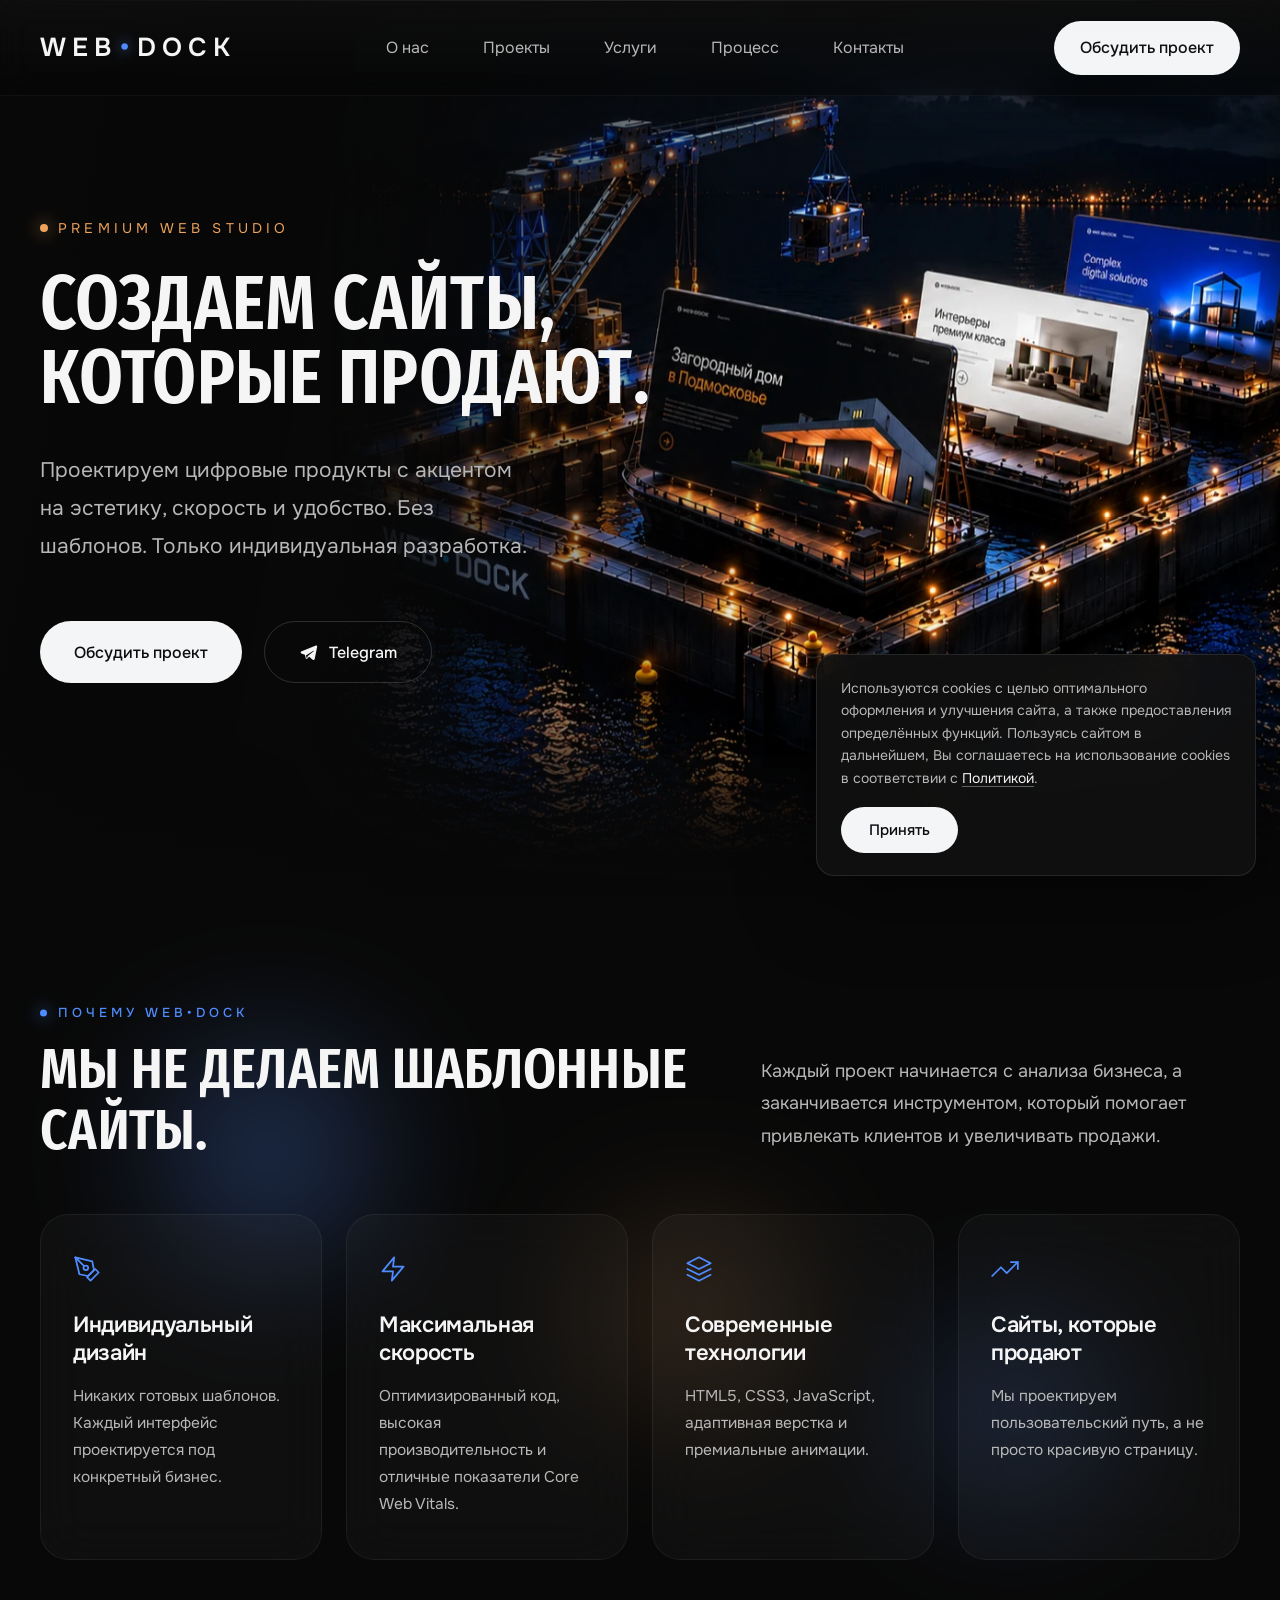
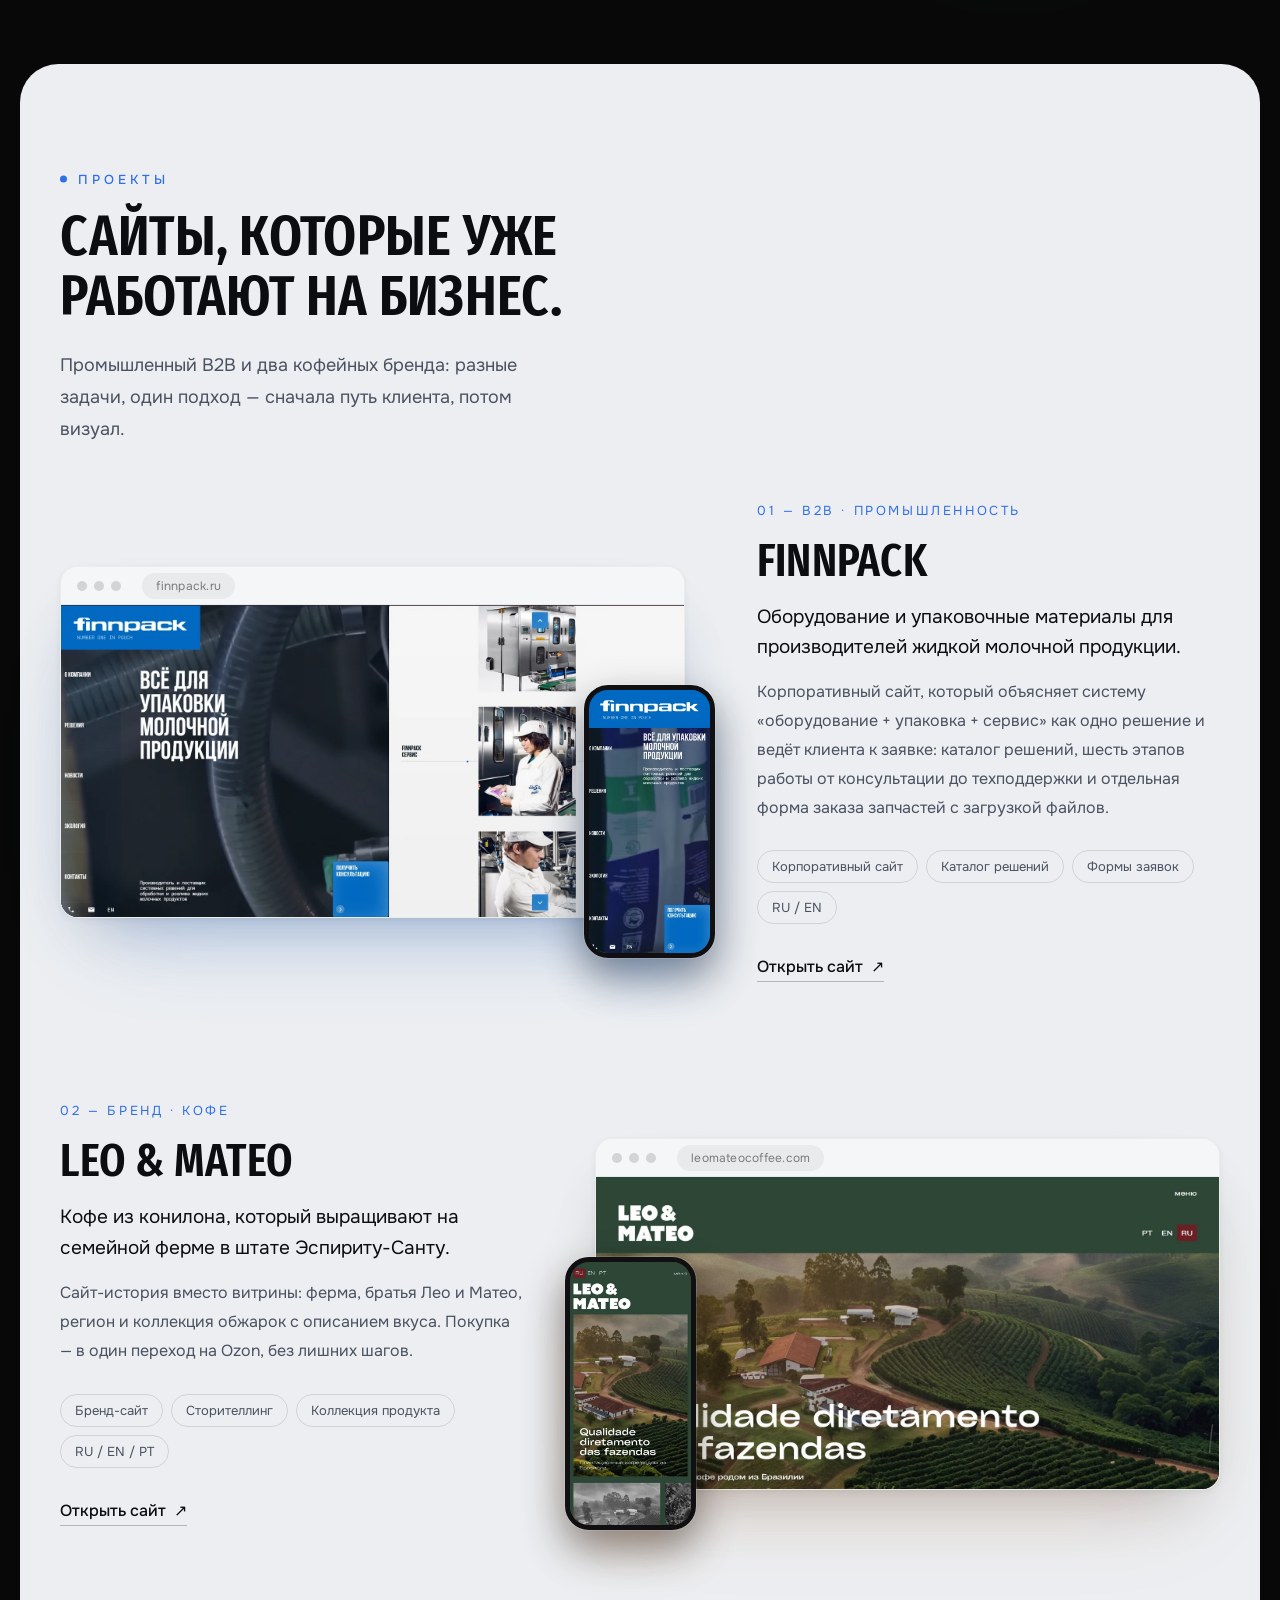
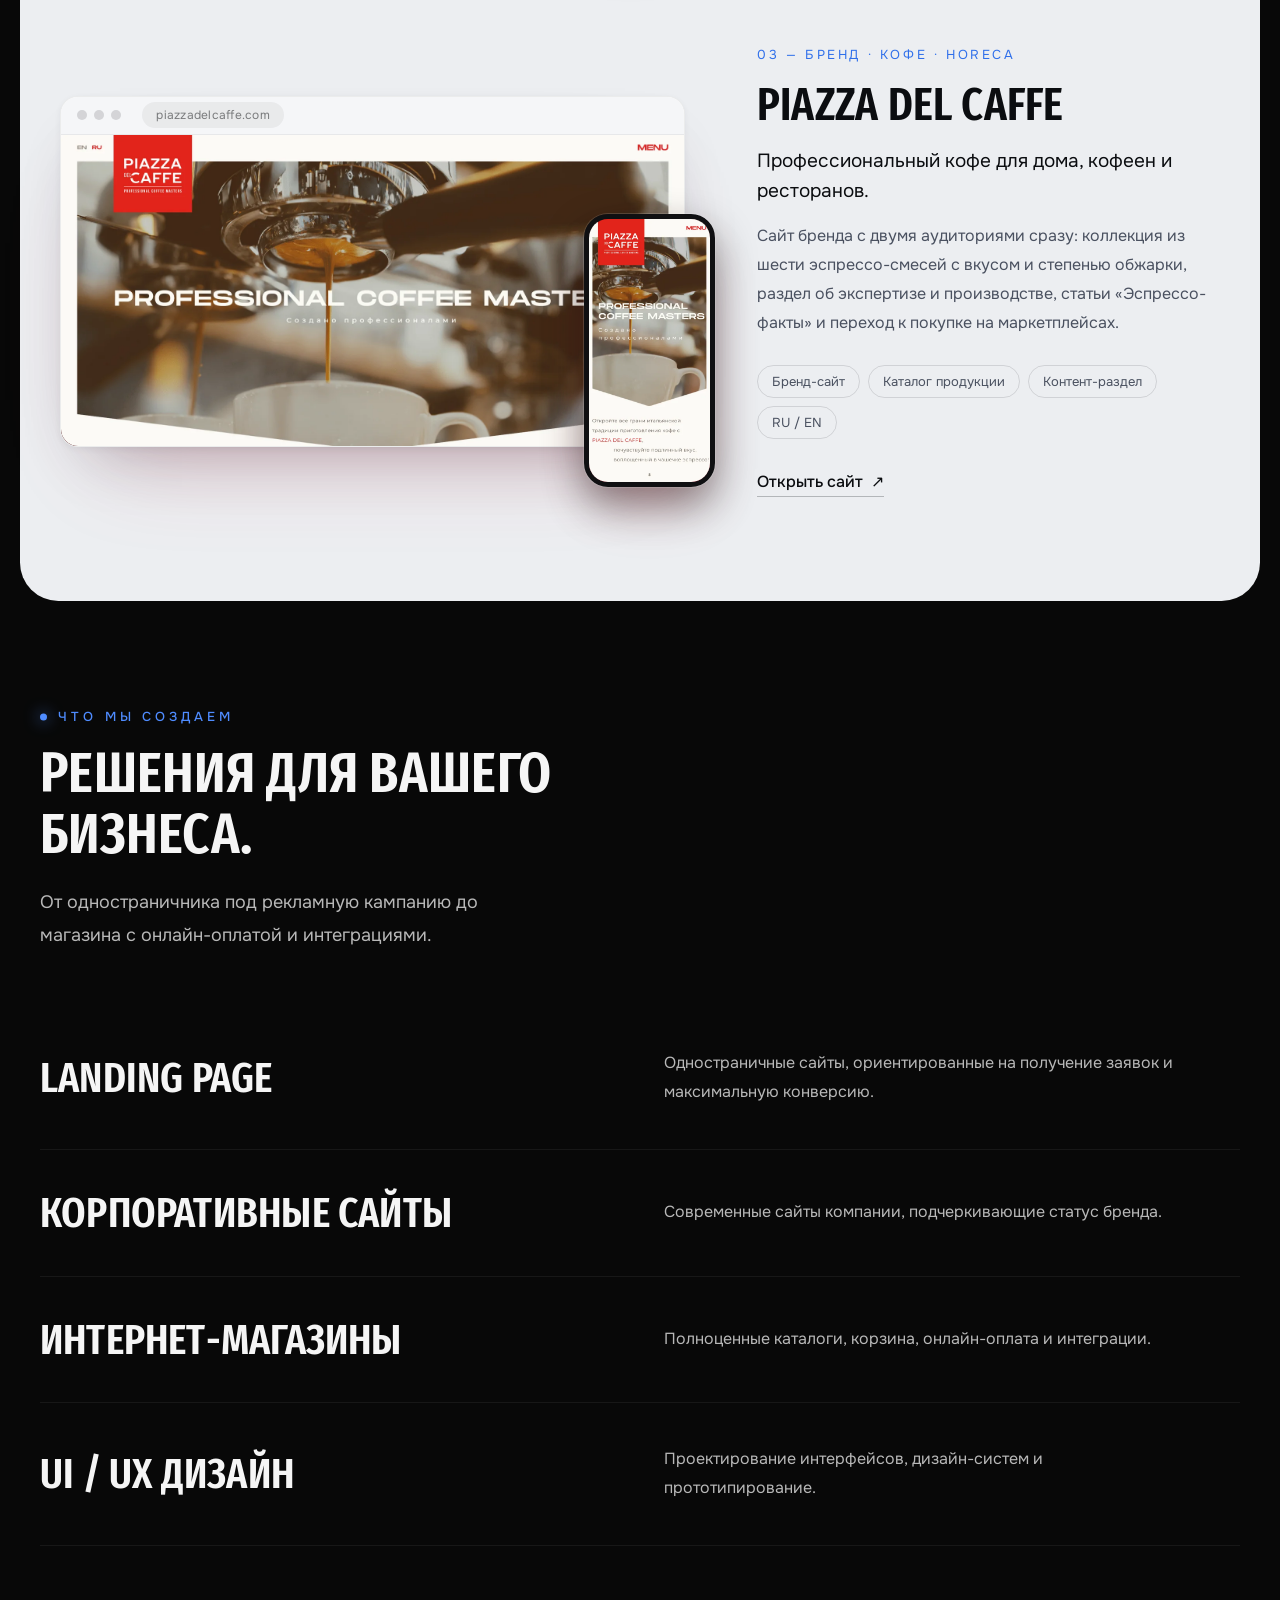
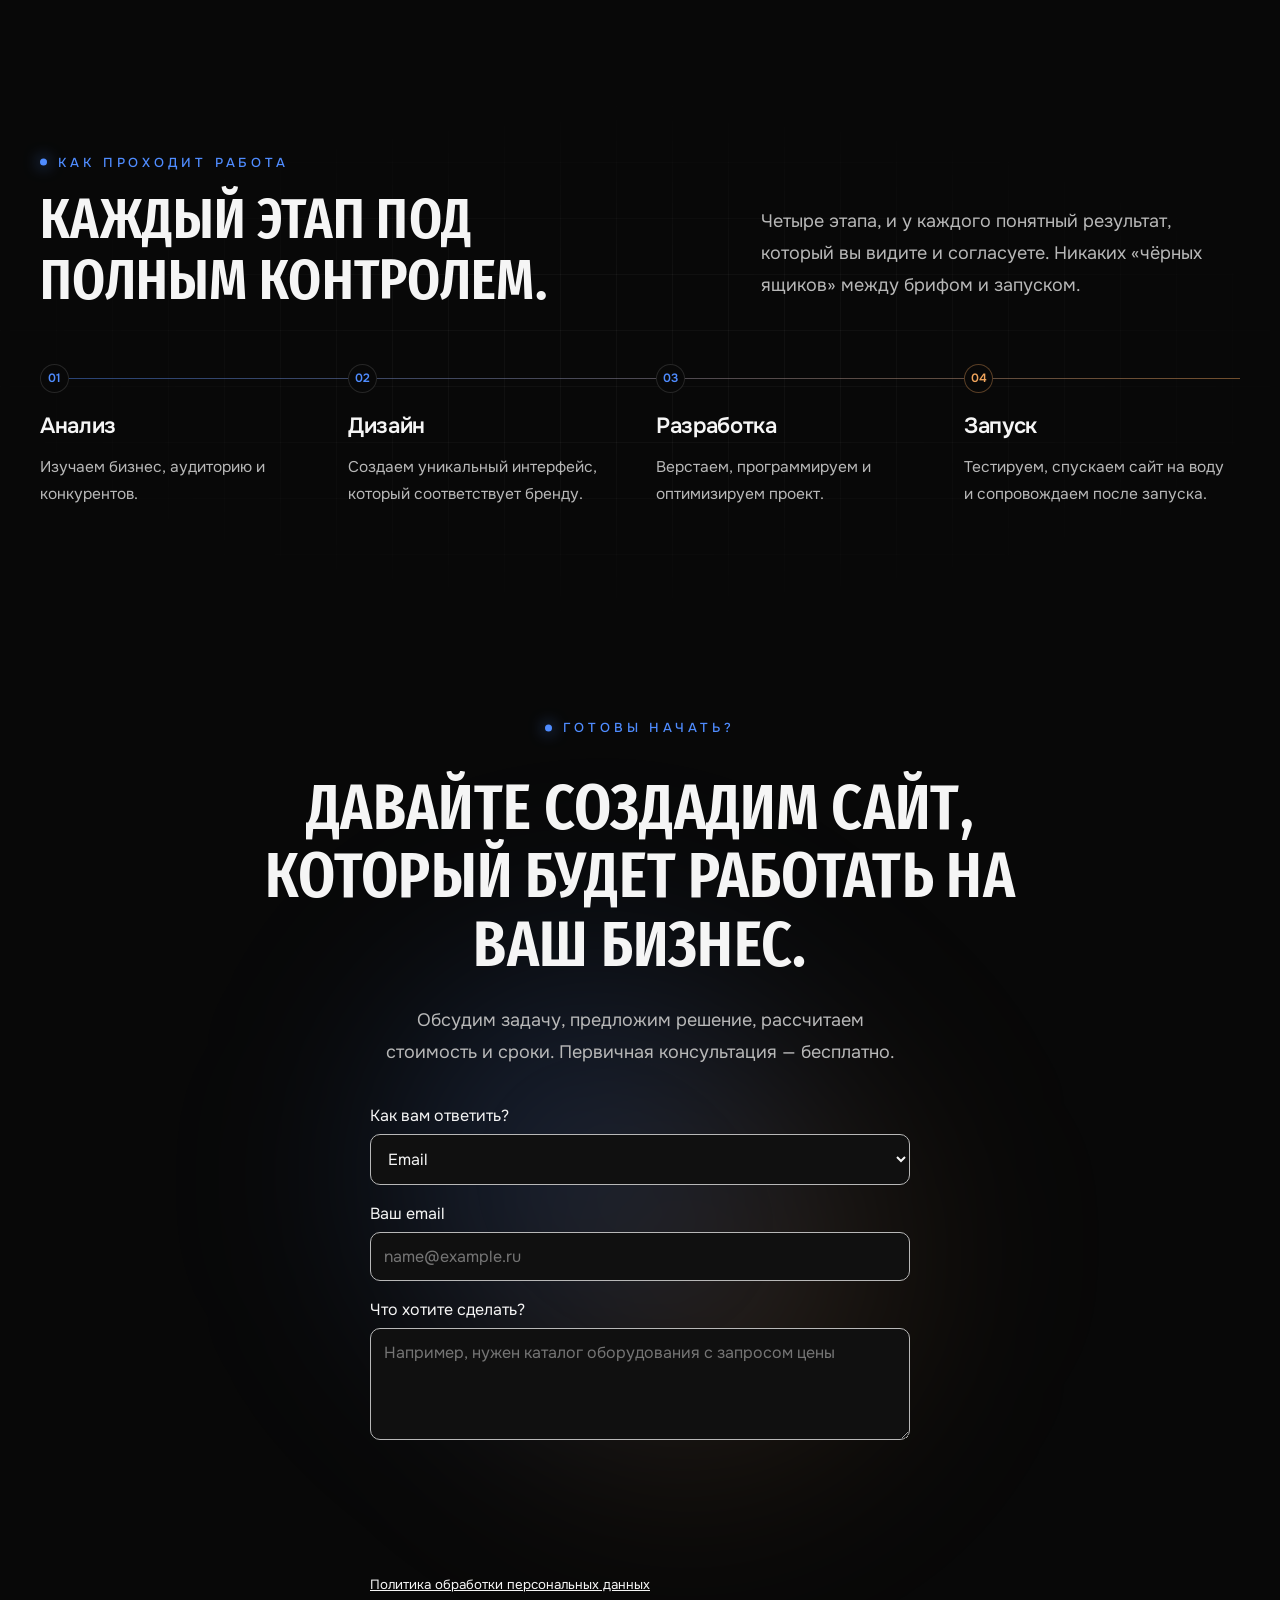
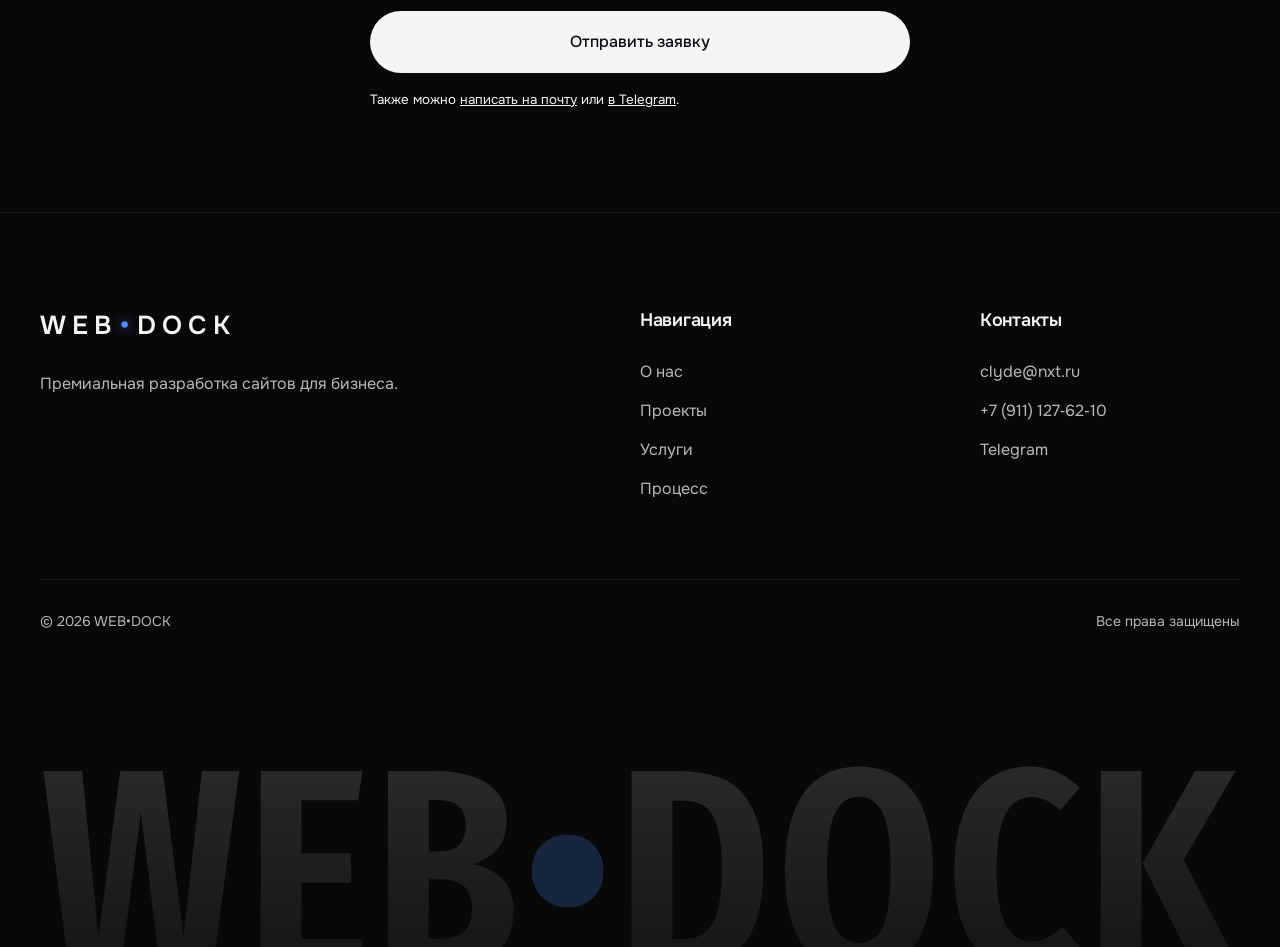
==== index.html @ 10c93fd1 "Форма заявки: диагностика причин отказа Живой обработчик отвечает 503 ещё до записи в базу: ограниче" ====
<!DOCTYPE html>
<html lang="ru" data-type="engineering">

<head>

    <meta charset="UTF-8">
    <meta http-equiv="X-UA-Compatible" content="IE=edge">

    <meta name="viewport" content="width=device-width, initial-scale=1.0">

    <title>WEB•DOCK — Премиальная разработка сайтов</title>

    <meta name="description"
        content="WEB•DOCK — разработка современных сайтов для бизнеса. Индивидуальный дизайн, высокая скорость, премиальный UX/UI и сайты, которые работают на результат.">

    <meta name="keywords"
        content="создание сайтов, разработка сайтов, веб студия, landing page, корпоративный сайт, интернет-магазин">

    <meta name="theme-color" content="#080808">

    <meta property="og:type" content="website">
    <meta property="og:title" content="WEB•DOCK">
    <meta property="og:description"
        content="Премиальная разработка сайтов для бизнеса.">

    <link rel="icon" href="favicon.ico" sizes="any">
    <link rel="icon" href="assets/img/icon-192.png" type="image/png" sizes="192x192">
    <link rel="apple-touch-icon" href="assets/img/icon-192.png">

    <link rel="canonical" href="https://web-dock.ru/">
    <meta name="robots" content="index, follow">

    <meta property="og:image" content="https://web-dock.ru/assets/img/preview.jpg">
    <meta property="og:url" content="https://web-dock.ru/">
    <meta property="og:locale" content="ru_RU">
    <meta name="twitter:card" content="summary_large_image">

    <script type="application/ld+json">
    {
        "@context": "https://schema.org",
        "@type": "ProfessionalService",
        "name": "WEB\u2022DOCK",
        "description": "\u041f\u0440\u0435\u043c\u0438\u0430\u043b\u044c\u043d\u0430\u044f \u0440\u0430\u0437\u0440\u0430\u0431\u043e\u0442\u043a\u0430 \u0441\u0430\u0439\u0442\u043e\u0432 \u0434\u043b\u044f \u0431\u0438\u0437\u043d\u0435\u0441\u0430.",
        "url": "https://web-dock.ru/",
        "email": "clyde@nxt.ru",
        "telephone": "+79111276210",
        "areaServed": "RU"
    }
    </script>

    <link rel="preload" href="assets/fonts/onest-cyrillic-400-normal.woff2" as="font" type="font/woff2" crossorigin>

    <link rel="stylesheet" href="assets/css/style.css?v=20261126-2">
<!-- Yandex.Metrika counter -->
<script>
    (function(m,e,t,r,i,k,a){
        m[i]=m[i]||function(){(m[i].a=m[i].a||[]).push(arguments)};
        m[i].l=1*new Date();
        for (var j = 0; j < document.scripts.length; j++) {if (document.scripts[j].src === r) { return; }}
        k=e.createElement(t),a=e.getElementsByTagName(t)[0],k.async=1,k.src=r,a.parentNode.insertBefore(k,a)
    })(window, document,'script','https://mc.yandex.ru/metrika/tag.js?id=112266666', 'ym');

    ym(112266666, 'init', {ssr:true, webvisor:true, clickmap:true, ecommerce:"dataLayer", referrer: document.referrer, url: location.href, accurateTrackBounce:true, trackLinks:true});
</script>
<!-- /Yandex.Metrika counter -->
<script src="https://smartcaptcha.yandexcloud.net/captcha.js" defer></script>
</head>

<body>

<noscript><div><img src="https://mc.yandex.ru/watch/112266666" style="position:absolute; left:-9999px;" alt=""></div></noscript>

<a href="#main-content" class="skip-link">Перейти к содержанию</a>

<div class="noise"></div>

<div class="cursor-spotlight" aria-hidden="true"></div>

<header class="header">

    <div class="container">

        <a href="/" class="logo">
            WEB<span>•</span>DOCK
        </a>

        <nav class="nav" aria-label="Основное меню">

            <a href="#advantages">О нас</a>

            <a href="#projects">Проекты</a>

            <a href="#services">Услуги</a>

            <a href="#process">Процесс</a>

            <a href="#contacts">Контакты</a>

        </nav>

        <a href="#project-form" class="button button--header">
            Обсудить проект
        </a>

        <button class="burger" type="button" aria-label="Открыть меню" aria-expanded="false" aria-controls="mobile-nav">

            <span></span>

            <span></span>

        </button>

    </div>

</header>

<div class="mobile-nav" id="mobile-nav">

    <nav class="mobile-nav__list" aria-label="Мобильное меню">

        <a href="#advantages">О нас</a>

        <a href="#projects">Проекты</a>

        <a href="#services">Услуги</a>

        <a href="#process">Процесс</a>

        <a href="#contacts">Контакты</a>

    </nav>

    <a href="#project-form" class="button mobile-nav__cta">Обсудить проект</a>

    <div class="mobile-nav__footer">

        <span>clyde@nxt.ru</span>

        <span>+7&nbsp;(911)&nbsp;127&#8209;62&#8209;10</span>

    </div>

</div>

<main id="main-content">

<section class="hero">

    <div class="hero__bg" aria-hidden="true">

        <div class="hero__bg-parallax">

            <div class="hero__bg-image has-mobile-bg"></div>

        </div>

        <div class="hero__bg-fade"></div>

    </div>

    <div class="container hero__container">

        <div class="hero__content">

            <span class="hero__label">

                PREMIUM WEB STUDIO

            </span>

            <h1>

                Создаем сайты,<br>

                которые продают.

            </h1>

            <p>

                Проектируем цифровые продукты
                с акцентом на эстетику,
                скорость и удобство.
                Без шаблонов. Только индивидуальная разработка.

            </p>

            <div class="hero__buttons">

                <a href="#project-form"
                   class="button">

                    Обсудить проект

                </a>

                <a href="https://t.me/clydespb"
                   class="button button--ghost"
                   target="_blank"
                   rel="noopener noreferrer">

                    <svg class="button__icon" width="20" height="20" viewBox="0 0 24 24" xmlns="http://www.w3.org/2000/svg" fill="none" aria-hidden="true">
                        <path fill-rule="evenodd" clip-rule="evenodd" d="M2.5 11.3 20.3 4.3c.9-.3 1.8.5 1.5 1.5l-3 14.6c-.2 1.1-1.5 1.5-2.3.8l-4.4-3.5-2.3 2.4c-.5.5-1.4.3-1.6-.4l-1.2-4.5-4.2-1.5c-1-.4-1.1-1.9-.3-2.4Zm5.9 5.1 1 3.6.9-2.5c.1-.4.3-.7.6-.9l6.7-5.5c.3-.2 0-.7-.3-.5l-8.1 5.1c-.5.3-.7.4-.8.7Z" fill="currentColor"/>
                    </svg>

                    Telegram

                </a>

            </div>

        </div>

    </div>

</section>

<section class="advantages" id="advantages">

    <div class="ambient-glow" aria-hidden="true"><div class="ambient-glow__accent"></div></div>

    <div class="container">

        <div class="section-heading section-heading--split">

            <span class="section-label">
                Почему WEB•DOCK
            </span>

            <h2>

                Мы не делаем
                шаблонные сайты.

            </h2>

            <p>

                Каждый проект начинается с анализа бизнеса,
                а заканчивается инструментом,
                который помогает привлекать клиентов
                и увеличивать продажи.

            </p>

        </div>

        <div class="advantages__grid">

            <article class="advantage-card card">

                <svg class="advantage-card__icon" width="28" height="28" viewBox="0 0 24 24" fill="none" stroke="currentColor" stroke-width="1.5" stroke-linecap="round" stroke-linejoin="round" aria-hidden="true"><path d="M12 19l7-7 3 3-7 7-3-3z"/><path d="M18 13l-1.5-7.5L2 2l3.5 14.5L13 18l5-5z"/><path d="M2 2l7.586 7.586"/><circle cx="11" cy="11" r="2"/></svg>

                <h3>

                    Индивидуальный дизайн

                </h3>

                <p>

                    Никаких готовых шаблонов.
                    Каждый интерфейс проектируется
                    под конкретный бизнес.

                </p>

            </article>

            <article class="advantage-card card">

                <svg class="advantage-card__icon" width="28" height="28" viewBox="0 0 24 24" fill="none" stroke="currentColor" stroke-width="1.5" stroke-linecap="round" stroke-linejoin="round" aria-hidden="true"><polygon points="13 2 3 14 12 14 11 22 21 10 12 10 13 2"/></svg>

                <h3>

                    Максимальная скорость

                </h3>

                <p>

                    Оптимизированный код,
                    высокая производительность
                    и отличные показатели Core Web Vitals.

                </p>

            </article>

            <article class="advantage-card card">

                <svg class="advantage-card__icon" width="28" height="28" viewBox="0 0 24 24" fill="none" stroke="currentColor" stroke-width="1.5" stroke-linecap="round" stroke-linejoin="round" aria-hidden="true"><polygon points="12 2 2 7 12 12 22 7 12 2"/><polyline points="2 17 12 22 22 17"/><polyline points="2 12 12 17 22 12"/></svg>

                <h3>

                    Современные технологии

                </h3>

                <p>

                    HTML5, CSS3,
                    JavaScript,
                    адаптивная верстка
                    и премиальные анимации.

                </p>

            </article>

            <article class="advantage-card card">

                <svg class="advantage-card__icon" width="28" height="28" viewBox="0 0 24 24" fill="none" stroke="currentColor" stroke-width="1.5" stroke-linecap="round" stroke-linejoin="round" aria-hidden="true"><polyline points="23 6 13.5 15.5 8.5 10.5 1 18"/><polyline points="17 6 23 6 23 12"/></svg>

                <h3>

                    Сайты,
                    которые продают

                </h3>

                <p>

                    Мы проектируем
                    пользовательский путь,
                    а не просто красивую страницу.

                </p>

            </article>

        </div>

    </div>

</section>

<section class="cases" id="projects">

    <div class="container">

        <div class="section-heading">

            <span class="section-label">Проекты</span>

            <h2>Сайты, которые уже работают на бизнес.</h2>

            <p>
                Промышленный B2B и два кофейных бренда: разные задачи,
                один подход — сначала путь клиента, потом визуал.
            </p>

        </div>

        <div class="cases__list">

            <article class="case case--finnpack">

                <a class="case__media" href="https://finnpack.ru/" target="_blank" rel="noopener noreferrer" aria-label="Открыть сайт Finnpack в новой вкладке">

                    <div class="case__browser">

                        <div class="case__bar" aria-hidden="true">
                            <span></span><span></span><span></span>
                            <em>finnpack.ru</em>
                        </div>

                        <div class="case__screen" data-slides="assets/img/cases/finnpack-2.webp,assets/img/cases/finnpack-3.webp">

                            <div class="case__cover" aria-hidden="true">
                                <span class="case__cover-kicker">Оборудование · Упаковка · Сервис</span>
                                <strong class="case__cover-title">Finnpack</strong>
                                <span class="case__cover-skeleton">
                                    <i></i><i></i><i></i>
                                </span>
                            </div>

                            <img class="case__shot"
                                 src="assets/img/cases/finnpack.webp"
                                 alt="Главная страница сайта Finnpack"
                                 loading="lazy" decoding="async"
                                 onerror="this.remove()">

                        </div>

                    </div>

                    <div class="case__phone">

                        <img class="case__phone-shot"
                             src="assets/img/cases/finnpack-mobile.webp"
                             alt="Мобильная версия сайта Finnpack"
                             width="440" height="916"
                             loading="lazy" decoding="async"
                             onerror="this.parentNode.remove()">

                    </div>

                </a>

                <div class="case__info">

                    <span class="case__meta">01 — B2B · Промышленность</span>

                    <h3>Finnpack</h3>

                    <p class="case__lead">
                        Оборудование и упаковочные материалы для производителей
                        жидкой молочной продукции.
                    </p>

                    <p>
                        Корпоративный сайт, который объясняет систему «оборудование
                        + упаковка + сервис» как одно решение и ведёт клиента
                        к заявке: каталог решений, шесть этапов работы от
                        консультации до техподдержки и отдельная форма заказа
                        запчастей с загрузкой файлов.
                    </p>

                    <ul class="case__tags">
                        <li>Корпоративный сайт</li>
                        <li>Каталог решений</li>
                        <li>Формы заявок</li>
                        <li>RU / EN</li>
                    </ul>

                    <a class="case__link" href="https://finnpack.ru/" target="_blank" rel="noopener noreferrer">
                        Открыть сайт <span aria-hidden="true">↗</span>
                    </a>

                </div>

            </article>

            <article class="case case--leomateo case--reverse">

                <a class="case__media" href="https://leomateocoffee.com/" target="_blank" rel="noopener noreferrer" aria-label="Открыть сайт Leo &amp; Mateo в новой вкладке">

                    <div class="case__browser">

                        <div class="case__bar" aria-hidden="true">
                            <span></span><span></span><span></span>
                            <em>leomateocoffee.com</em>
                        </div>

                        <div class="case__screen" data-slides="assets/img/cases/leomateo-2.webp,assets/img/cases/leomateo-3.webp">

                            <div class="case__cover" aria-hidden="true">
                                <span class="case__cover-kicker">Кофе с семейной фермы · Бразилия</span>
                                <strong class="case__cover-title">Leo &amp; Mateo</strong>
                                <span class="case__cover-skeleton">
                                    <i></i><i></i><i></i>
                                </span>
                            </div>

                            <img class="case__shot"
                                 src="assets/img/cases/leomateo.webp"
                                 alt="Главная страница сайта Leo &amp; Mateo"
                                 loading="lazy" decoding="async"
                                 onerror="this.remove()">

                        </div>

                    </div>

                    <div class="case__phone">

                        <img class="case__phone-shot"
                             src="assets/img/cases/leomateo-mobile.webp"
                             alt="Мобильная версия сайта Leo &amp; Mateo"
                             width="440" height="916"
                             loading="lazy" decoding="async"
                             onerror="this.parentNode.remove()">

                    </div>

                </a>

                <div class="case__info">

                    <span class="case__meta">02 — Бренд · Кофе</span>

                    <h3>Leo &amp; Mateo</h3>

                    <p class="case__lead">
                        Кофе из конилона, который выращивают на семейной ферме
                        в штате Эспириту-Санту.
                    </p>

                    <p>
                        Сайт-история вместо витрины: ферма, братья Лео и Матео,
                        регион и коллекция обжарок с описанием вкуса.
                        Покупка — в один переход на Ozon, без лишних шагов.
                    </p>

                    <ul class="case__tags">
                        <li>Бренд-сайт</li>
                        <li>Сторителлинг</li>
                        <li>Коллекция продукта</li>
                        <li>RU / EN / PT</li>
                    </ul>

                    <a class="case__link" href="https://leomateocoffee.com/" target="_blank" rel="noopener noreferrer">
                        Открыть сайт <span aria-hidden="true">↗</span>
                    </a>

                </div>

            </article>

            <article class="case case--piazza">

                <a class="case__media" href="https://www.piazzadelcaffe.com/" target="_blank" rel="noopener noreferrer" aria-label="Открыть сайт Piazza del Caffe в новой вкладке">

                    <div class="case__browser">

                        <div class="case__bar" aria-hidden="true">
                            <span></span><span></span><span></span>
                            <em>piazzadelcaffe.com</em>
                        </div>

                        <div class="case__screen" data-slides="assets/img/cases/piazza-2.webp,assets/img/cases/piazza-3.webp">

                            <div class="case__cover" aria-hidden="true">
                                <span class="case__cover-kicker">Кофе для дома и HoReCa</span>
                                <strong class="case__cover-title">Piazza del Caffe</strong>
                                <span class="case__cover-skeleton">
                                    <i></i><i></i><i></i>
                                </span>
                            </div>

                            <img class="case__shot"
                                 src="assets/img/cases/piazza.webp"
                                 alt="Главная страница сайта Piazza del Caffe"
                                 loading="lazy" decoding="async"
                                 onerror="this.remove()">

                        </div>

                    </div>

                    <div class="case__phone">

                        <img class="case__phone-shot"
                             src="assets/img/cases/piazza-mobile.webp"
                             alt="Мобильная версия сайта Piazza del Caffe"
                             width="440" height="916"
                             loading="lazy" decoding="async"
                             onerror="this.parentNode.remove()">

                    </div>

                </a>

                <div class="case__info">

                    <span class="case__meta">03 — Бренд · Кофе · HoReCa</span>

                    <h3>Piazza del Caffe</h3>

                    <p class="case__lead">
                        Профессиональный кофе для дома, кофеен и ресторанов.
                    </p>

                    <p>
                        Сайт бренда с двумя аудиториями сразу: коллекция из шести
                        эспрессо-смесей с вкусом и степенью обжарки, раздел
                        об экспертизе и производстве, статьи «Эспрессо-факты»
                        и переход к покупке на маркетплейсах.
                    </p>

                    <ul class="case__tags">
                        <li>Бренд-сайт</li>
                        <li>Каталог продукции</li>
                        <li>Контент-раздел</li>
                        <li>RU / EN</li>
                    </ul>

                    <a class="case__link" href="https://www.piazzadelcaffe.com/" target="_blank" rel="noopener noreferrer">
                        Открыть сайт <span aria-hidden="true">↗</span>
                    </a>

                </div>

            </article>

        </div>

    </div>

</section>

<section class="services" id="services">

    <div class="container">

        <div class="section-heading">

            <span class="section-label">

                Что мы создаем

            </span>

            <h2>

                Решения
                для вашего бизнеса.

            </h2>

            <p>

                От одностраничника под рекламную кампанию до магазина с онлайн-оплатой и интеграциями.

            </p>

        </div>

        <div class="services__list">

            <article class="service">

                <div class="service__body">
<h3>

                        Landing Page

                    </h3>

                    <p>

                        Одностраничные сайты,
                        ориентированные
                        на получение заявок
                        и максимальную конверсию.

                    </p>
                </div>
            </article>

            <article class="service">

                <div class="service__body">
<h3>

                        Корпоративные сайты

                    </h3>

                    <p>

                        Современные сайты компании,
                        подчеркивающие
                        статус бренда.

                    </p>
                </div>
            </article>

            <article class="service">

                <div class="service__body">
<h3>

                        Интернет-магазины

                    </h3>

                    <p>

                        Полноценные каталоги,
                        корзина,
                        онлайн-оплата
                        и интеграции.

                    </p>
                </div>
            </article>

            <article class="service">

                <div class="service__body">
<h3>

                        UI / UX дизайн

                    </h3>

                    <p>

                        Проектирование интерфейсов,
                        дизайн-систем
                        и прототипирование.

                    </p>
                </div>
            </article>

        </div>

    </div>

</section>

<section class="process" id="process">

    <div class="container">

        <div class="section-heading section-heading--split">

            <span class="section-label">

                Как проходит работа

            </span>

            <h2>

                Каждый этап
                под полным контролем.

            </h2>

            <p>

                Четыре этапа, и у каждого понятный результат, который вы видите и согласуете. Никаких «чёрных ящиков» между брифом и запуском.

            </p>

        </div>

        <div class="timeline">

            <div class="timeline__item">

                <span class="timeline__step">

                    01

                </span>

                <div>

                    <h3>

                        Анализ

                    </h3>

                    <p>

                        Изучаем бизнес,
                        аудиторию
                        и конкурентов.

                    </p>

                </div>

            </div>

            <div class="timeline__item">

                <span class="timeline__step">

                    02

                </span>

                <div>

                    <h3>

                        Дизайн

                    </h3>

                    <p>

                        Создаем уникальный интерфейс,
                        который соответствует бренду.

                    </p>

                </div>

            </div>

            <div class="timeline__item">

                <span class="timeline__step">

                    03

                </span>

                <div>

                    <h3>

                        Разработка

                    </h3>

                    <p>

                        Верстаем,
                        программируем
                        и оптимизируем проект.

                    </p>

                </div>

            </div>

            <div class="timeline__item">

                <span class="timeline__step">

                    04

                </span>

                <div>

                    <h3>

                        Запуск

                    </h3>

                    <p>

                        Тестируем, спускаем сайт на воду
                        и сопровождаем после запуска.

                    </p>

                </div>

            </div>

        </div>

    </div>

</section>

<section class="cta" id="cta">

    <div class="container">

        <div class="cta__content">

            <span class="section-label">

                Готовы начать?

            </span>

            <h2>

                Давайте создадим
                сайт,
                который будет
                работать
                на ваш бизнес.

            </h2>

            <p>

                Обсудим задачу, предложим решение,
                рассчитаем стоимость и сроки.
                Первичная консультация — бесплатно.

            </p>

            <form class="project-form ym-hide-content" id="project-form" action="/api/contact.php" method="post">
                <label>Как вам ответить?
                    <select name="channel"><option value="email">Email</option><option value="telegram">Telegram</option></select>
                </label>
                <label><span id="contact-label">Ваш email</span>
                    <input class="ym-disable-keys" name="contact" type="email" autocomplete="email" maxlength="254" required>
                </label>
                <label>Что хотите сделать?
                    <textarea class="ym-disable-keys" name="message" rows="4" maxlength="4000" placeholder="Например, нужен каталог оборудования с запросом цены" required></textarea>
                </label>
                <div id="captcha-container" class="smart-captcha" data-sitekey="ysc1_3bl6tkVwzuigyE8l2tukpj869QdI96bBDHyEghUgf17f4815"></div>
                <small><a href="/privacy.html" target="_blank" rel="noopener noreferrer">Политика обработки персональных данных</a></small>
                <button class="button" type="submit" disabled>Отправить заявку</button>
                <span role="status" aria-live="polite"></span>
                <small>Также можно <a href="mailto:clyde@nxt.ru">написать на почту</a> или <a href="https://t.me/clydespb">в Telegram</a>.</small>
            </form>

        </div>

    </div>

</section>

</main>

<footer class="footer" id="contacts">

    <div class="container">

        <div class="footer__top">

            <div class="footer__brand">

                <a href="/" class="logo">

                    WEB<span>•</span>DOCK

                </a>

                <p>

                    Премиальная разработка сайтов
                    для бизнеса.

                </p>

            </div>

            <div class="footer__column">

                <h4>

                    Навигация

                </h4>

                <a href="#advantages">

                    О нас

                </a>

                <a href="#projects">

                    Проекты

                </a>

                <a href="#services">

                    Услуги

                </a>

                <a href="#process">

                    Процесс

                </a>

            </div>

            <div class="footer__column">

                <h4>

                    Контакты

                </h4>

                <a href="mailto:clyde@nxt.ru">

                    clyde@nxt.ru

                </a>

                <a href="tel:+79111276210">

                    +7&nbsp;(911)&nbsp;127&#8209;62&#8209;10

                </a>

                <a href="https://t.me/clydespb">

                    Telegram

                </a>

            </div>

        </div>

        <div class="footer__bottom">

            <span>

                © 2026 WEB•DOCK

            </span>

            <span>

                Все права защищены

            </span>

        </div>

        <svg class="footer__wordmark" viewBox="0 0 1000 200" preserveAspectRatio="xMidYMax meet" aria-hidden="true" focusable="false">
            <defs>
                <linearGradient id="wordmarkFill" x1="0" y1="0" x2="0" y2="1">
                    <stop offset="0%" stop-color="#ffffff" stop-opacity=".16"/>
                    <stop offset="100%" stop-color="#ffffff" stop-opacity=".02"/>
                </linearGradient>
            </defs>
            <text x="0" y="190" textLength="1000" lengthAdjust="spacingAndGlyphs" fill="url(#wordmarkFill)">WEB<tspan class="footer__wordmark-dot">•</tspan>DOCK</text>
        </svg>

    </div>

</footer>

<a class="tg-float" href="https://t.me/clydespb" target="_blank" rel="noopener noreferrer" aria-label="Написать в Telegram">
    <svg width="24" height="24" viewBox="0 0 24 24" fill="none" aria-hidden="true">
        <path fill-rule="evenodd" clip-rule="evenodd" d="M2.5 11.3 20.3 4.3c.9-.3 1.8.5 1.5 1.5l-3 14.6c-.2 1.1-1.5 1.5-2.3.8l-4.4-3.5-2.3 2.4c-.5.5-1.4.3-1.6-.4l-1.2-4.5-4.2-1.5c-1-.4-1.1-1.9-.3-2.4Zm5.9 5.1 1 3.6.9-2.5c.1-.4.3-.7.6-.9l6.7-5.5c.3-.2 0-.7-.3-.5l-8.1 5.1c-.5.3-.7.4-.8.7Z" fill="currentColor"/>
    </svg>
</a>

<aside class="cookie" aria-label="Уведомление об использовании cookies" hidden>

    <p class="cookie__text">

        Используются cookies с целью оптимального оформления и улучшения сайта,
        а также предоставления определённых функций. Пользуясь сайтом в дальнейшем,
        Вы соглашаетесь на использование cookies в соответствии
        с&nbsp;<a href="assets/docs/cookies-policy.pdf" target="_blank" rel="noopener noreferrer">Политикой</a>.

    </p>

    <button class="button cookie__button" type="button">

        Принять

    </button>

</aside>

<script src="assets/js/header.js?v=20261126-2"></script>
<script src="assets/js/nav.js?v=20261126-2"></script>
<script src="assets/js/hero.js?v=20261126-2"></script>
<script src="assets/js/hero-views.js?v=20261126-2"></script>
<script src="assets/js/animations.js?v=20261126-2"></script>
<script src="assets/js/spotlight.js?v=20261126-2"></script>
<script src="assets/js/lines.js?v=20261126-2"></script>
<script src="assets/js/floating.js?v=20261126-2"></script>
<script src="assets/js/magnetic.js?v=20261126-2"></script>
<script src="assets/js/cases.js?v=20261126-2"></script>
<script src="assets/js/cookie.js?v=20261126-2"></script>
<script src="assets/js/contact.js?v=20261126-2"></script>
<script src="assets/js/app.js?v=20261126-2"></script>

</body>
</html>
---- assets/css/style.css ----
@import url("normalize.css?v=20261126-2");
@import url("fonts.css?v=20261126-2");
@import url("variables.css?v=20261126-2");
@import url("base.css?v=20261126-2");
@import url("layout.css?v=20261126-2");
@import url("buttons.css?v=20261126-2");
@import url("cards.css?v=20261126-2");
@import url("header.css?v=20261126-2");
@import url("mobile-nav.css?v=20261126-2");
@import url("hero.css?v=20261126-2");
@import url("hero-scene.css?v=20261126-2");
@import url("sections.css?v=20261126-2");
@import url("cases.css?v=20261126-2");
@import url("ambient.css?v=20261126-2");
@import url("footer.css?v=20261126-2");
@import url("cookie.css?v=20261126-2");
@import url("animations.css?v=20261126-2");
@import url("responsive.css?v=20261126-2");
@import url("typography.css?v=20261126-2");
@import url("theme.css?v=20261126-2");
@import url("details.css?v=20261126-2");
@import url("contact.css?v=20261126-2");
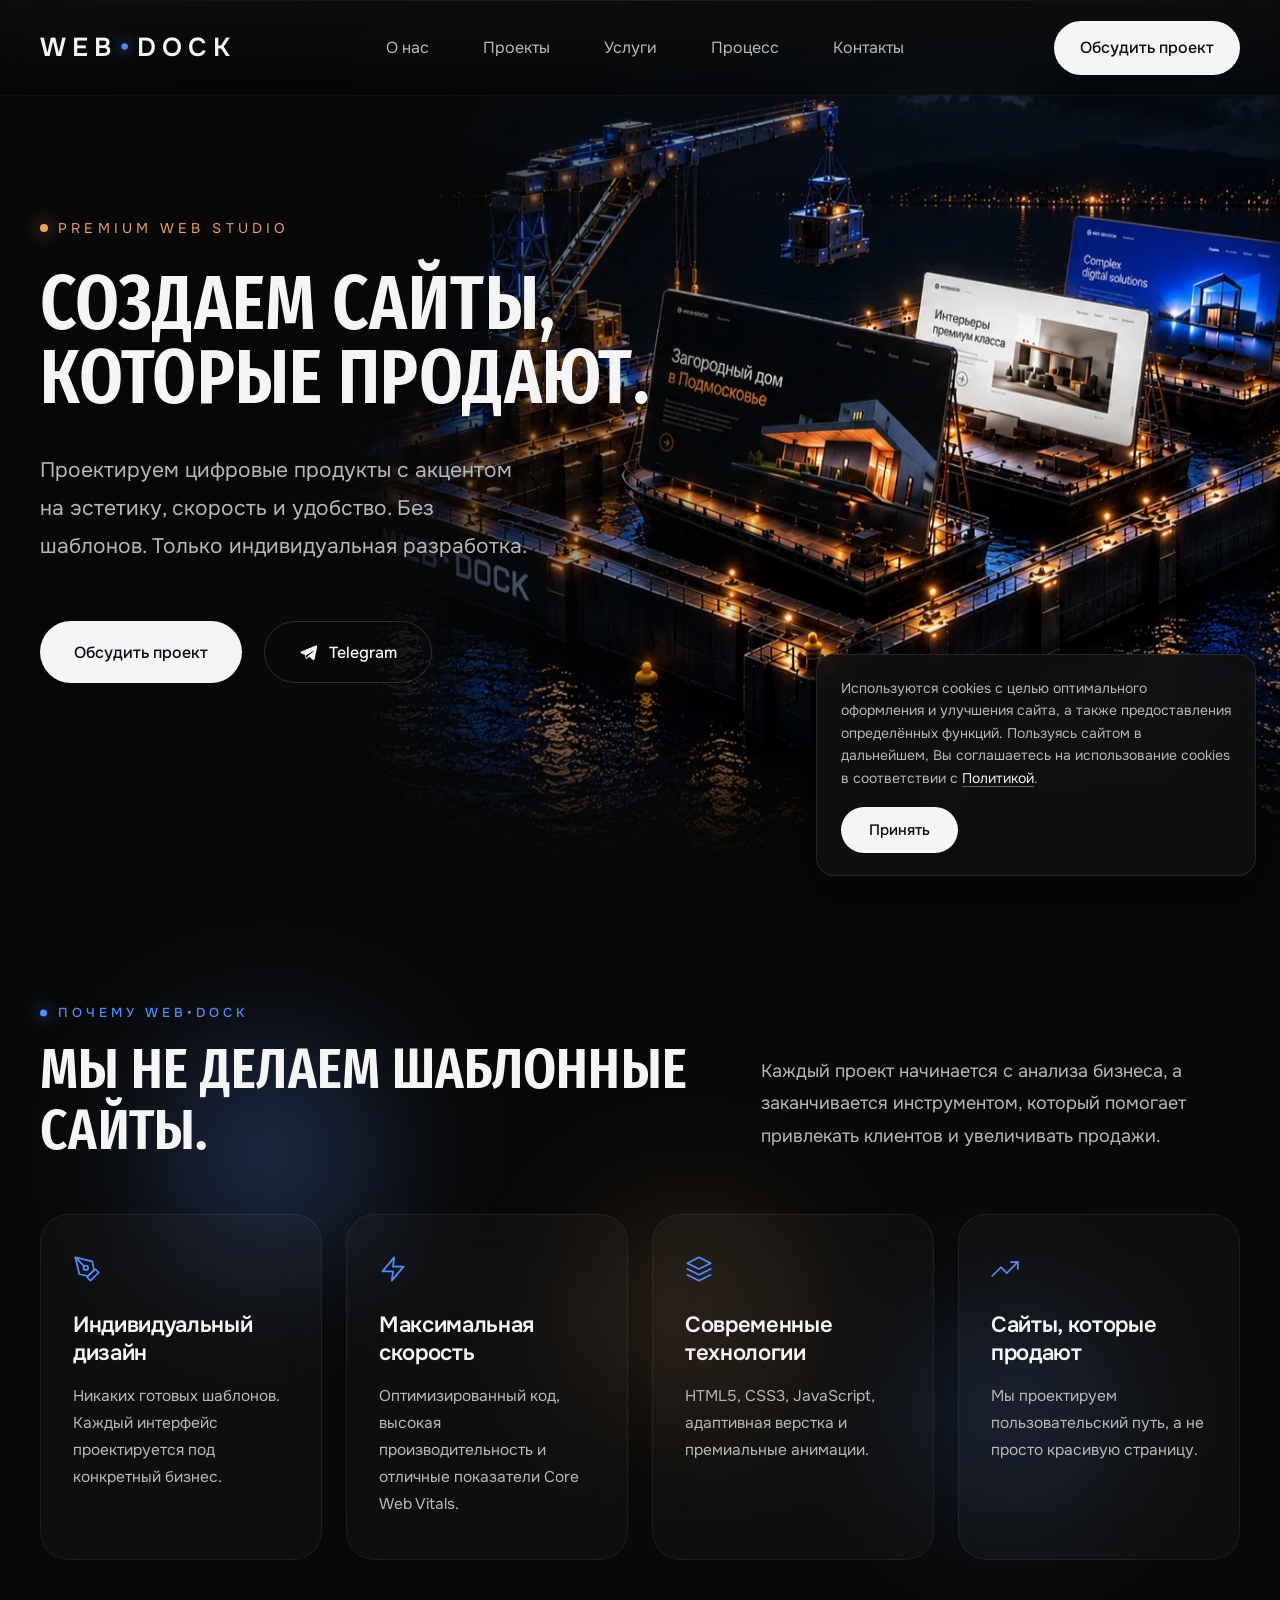
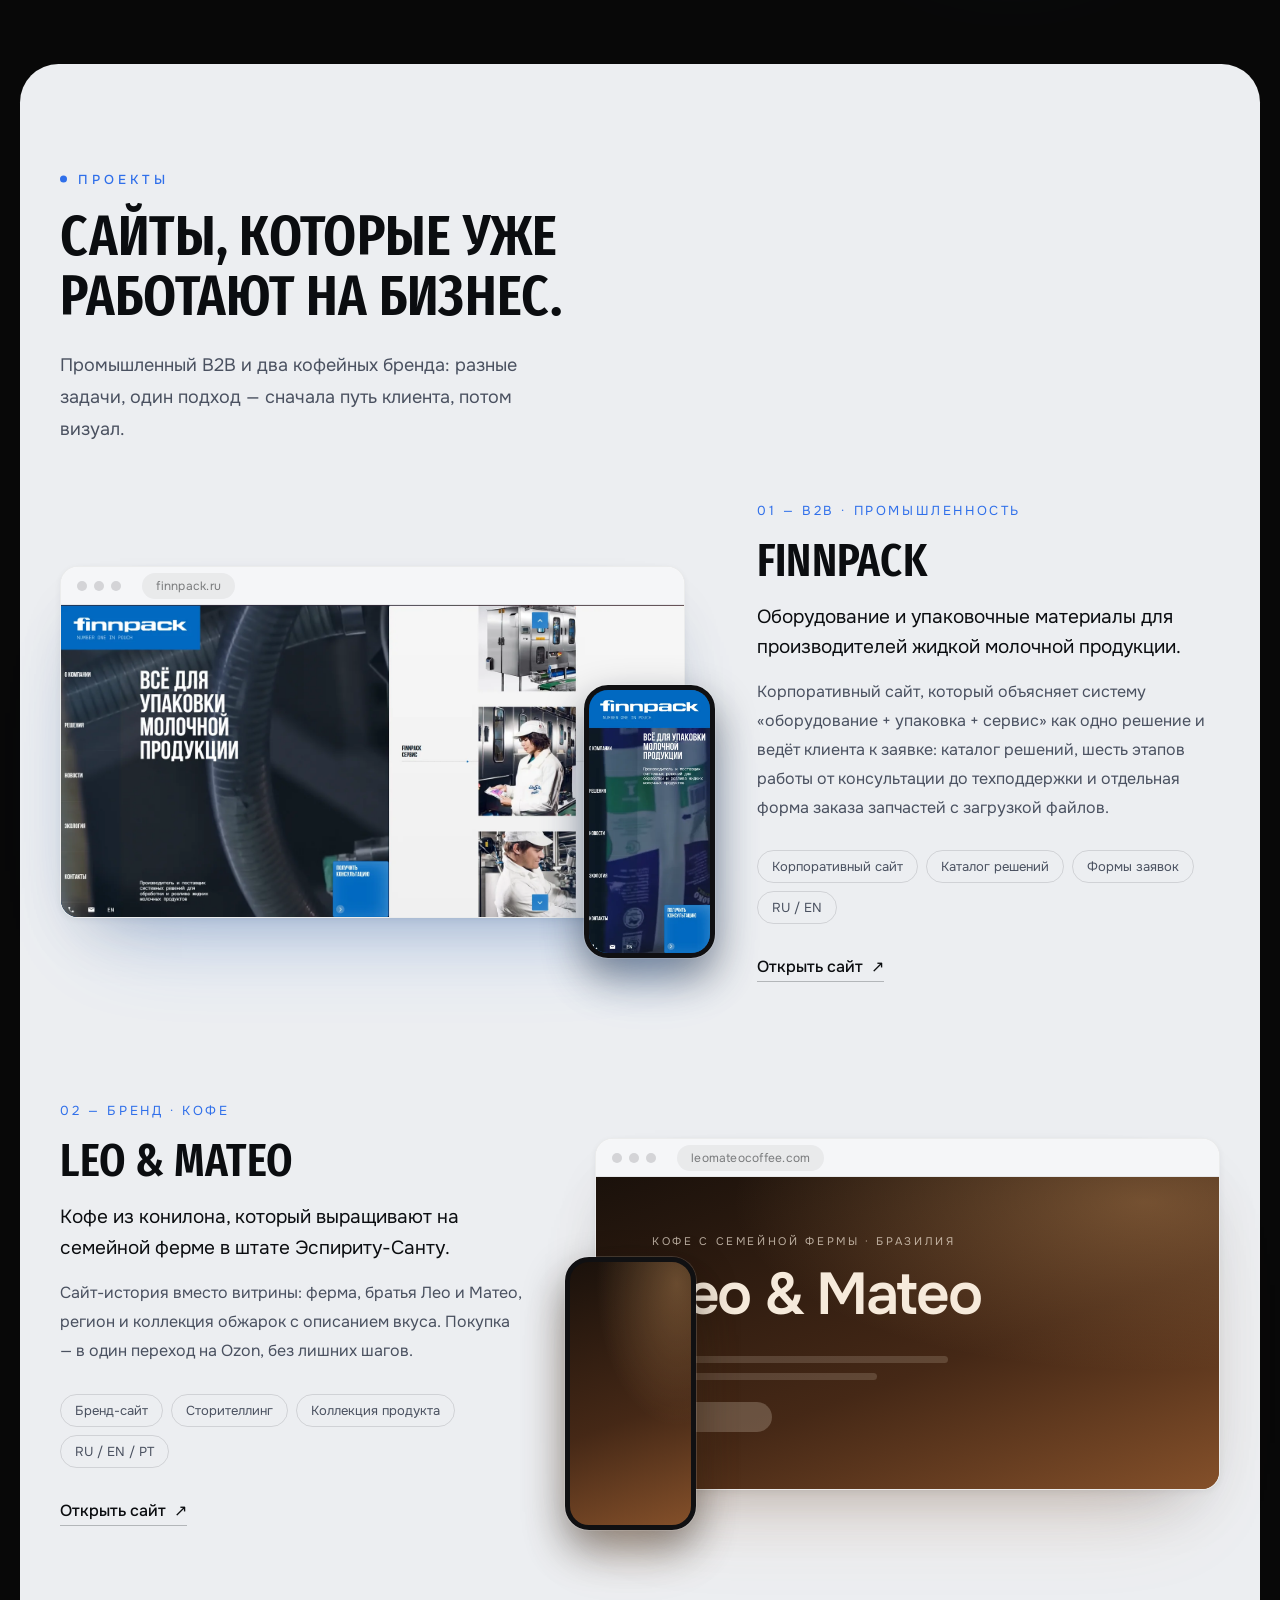
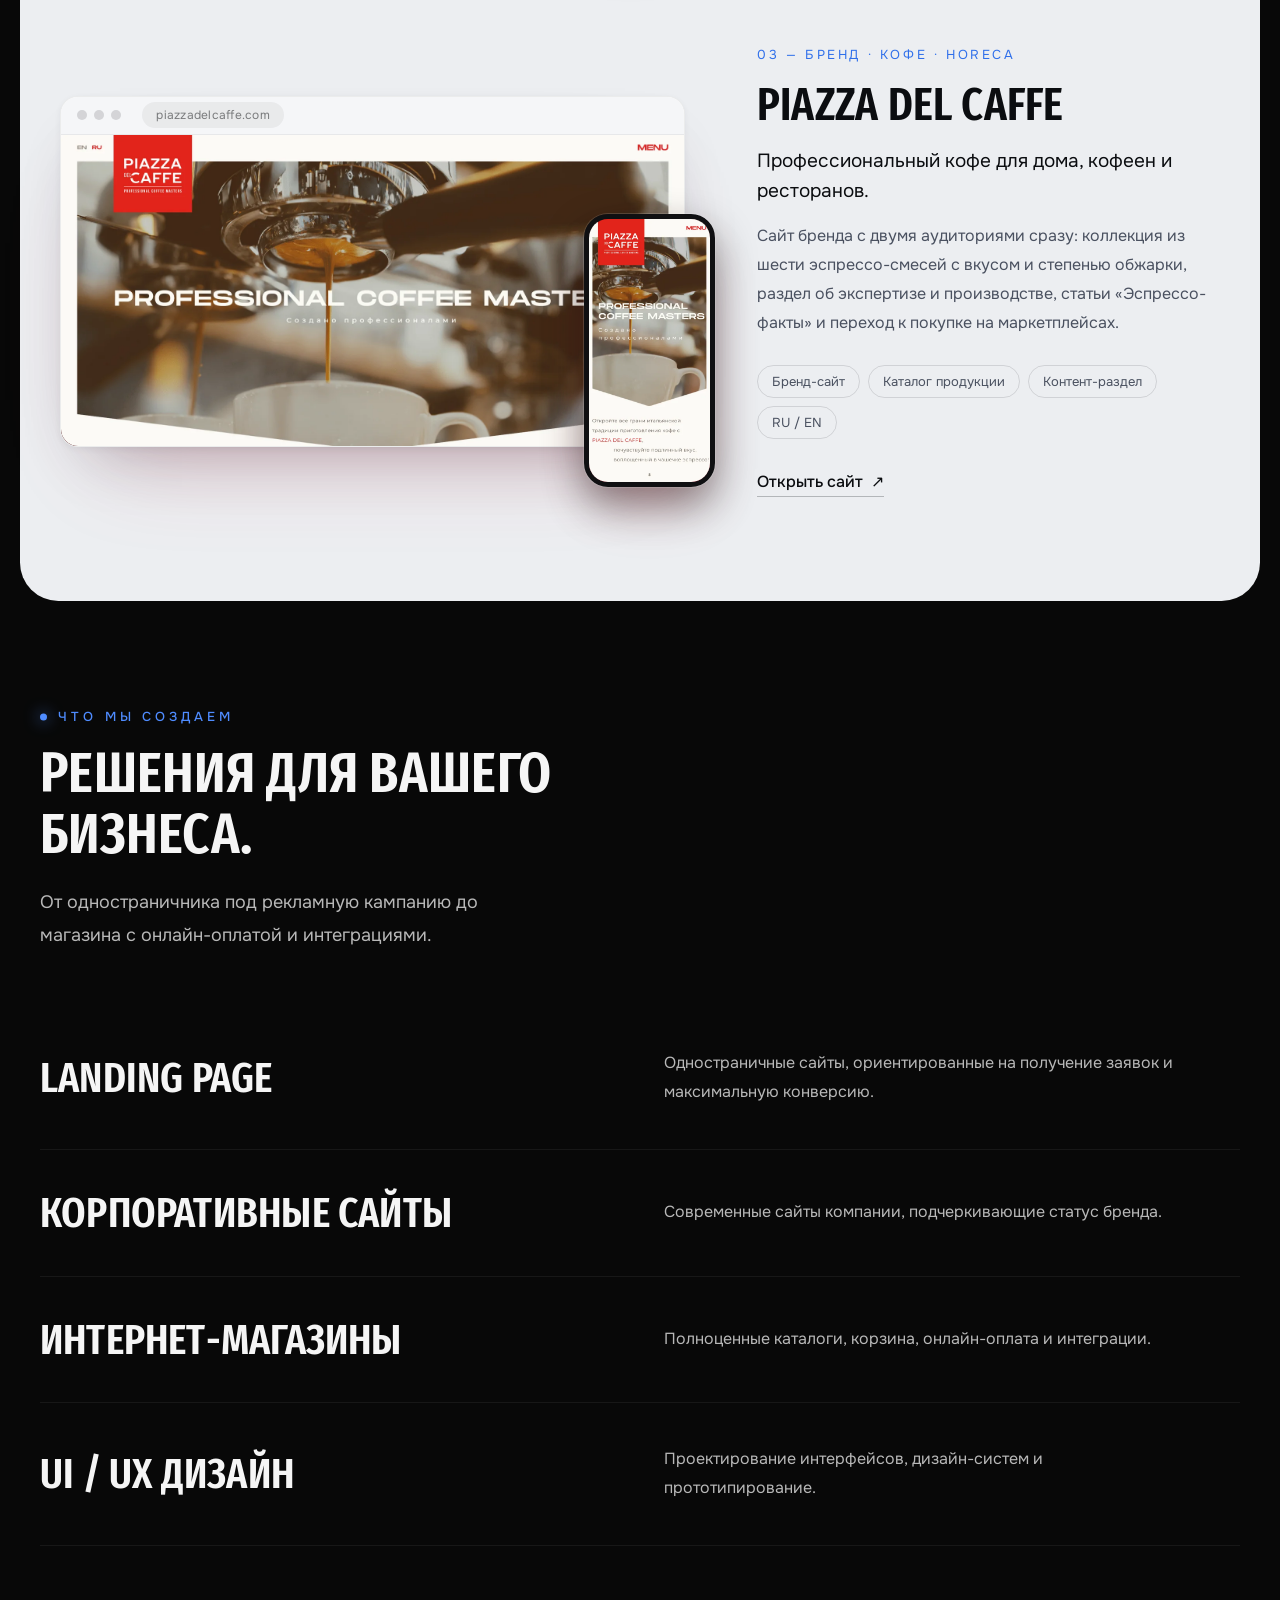
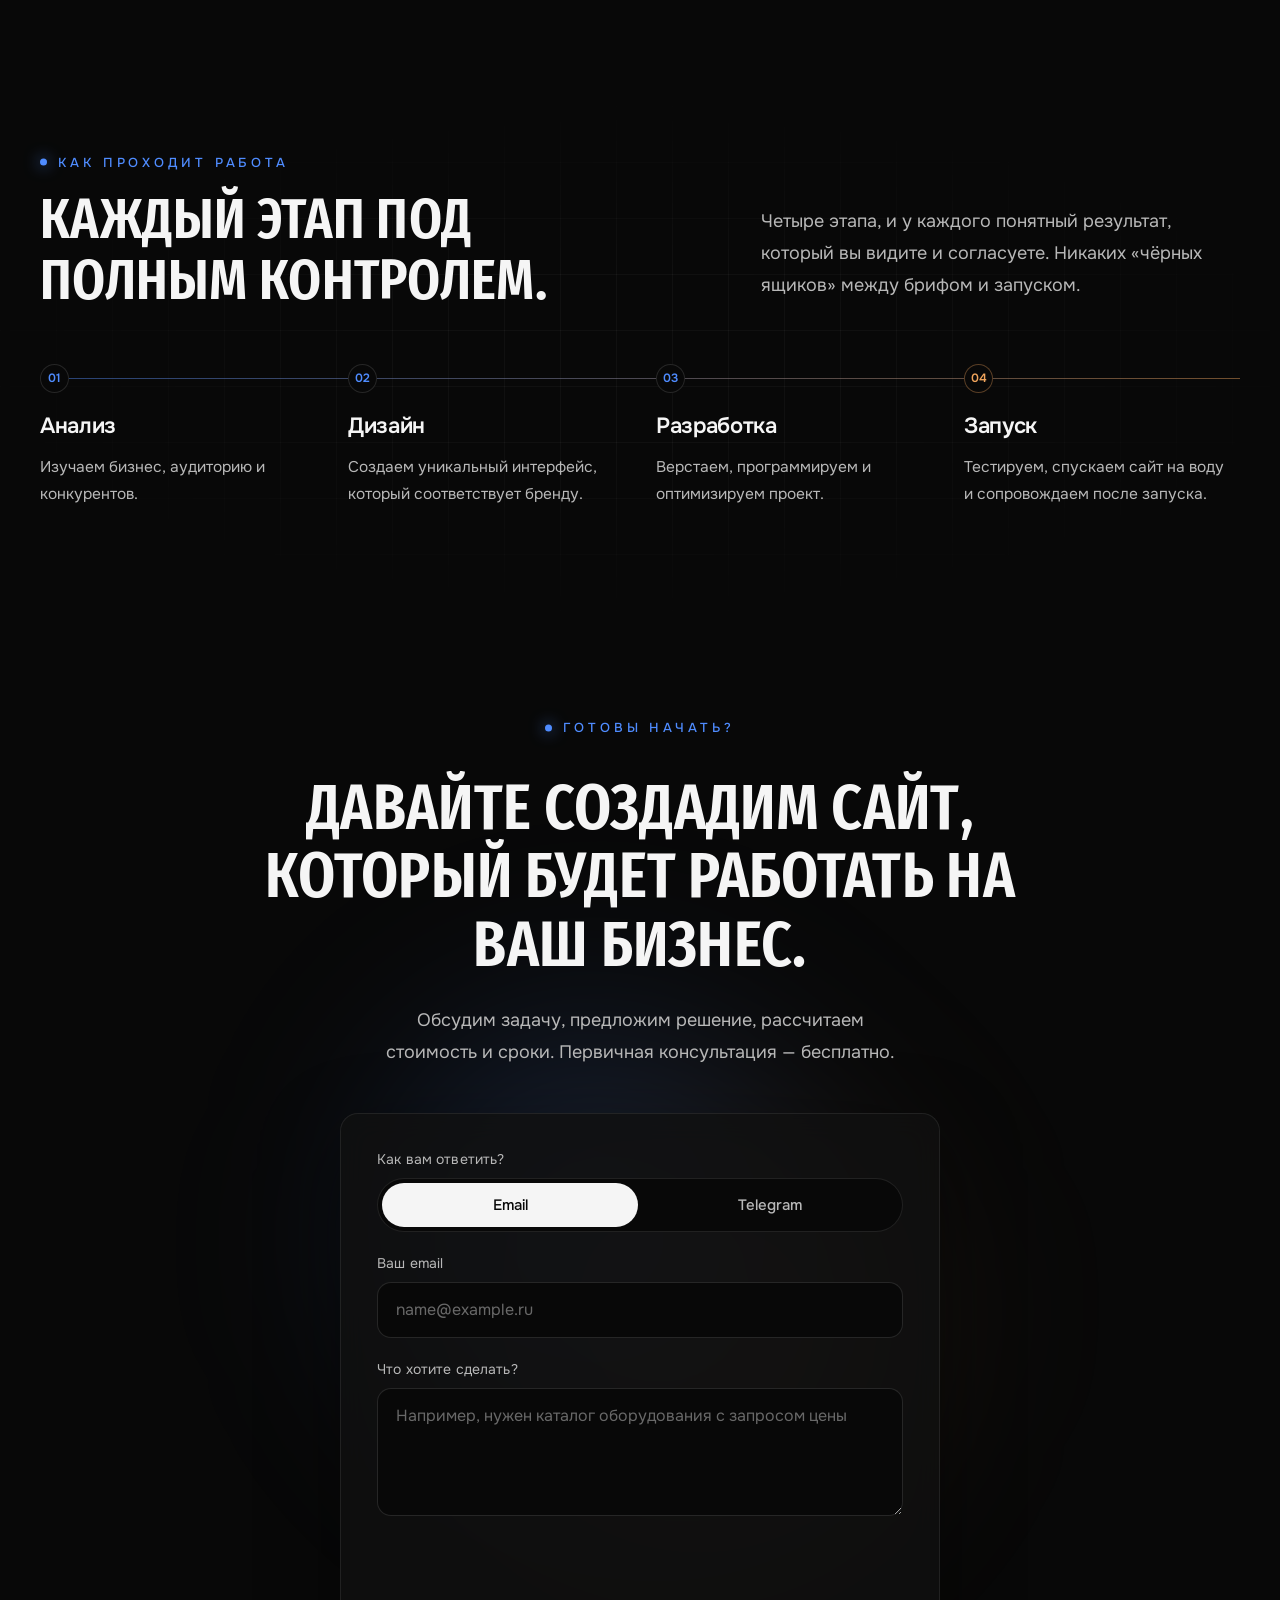
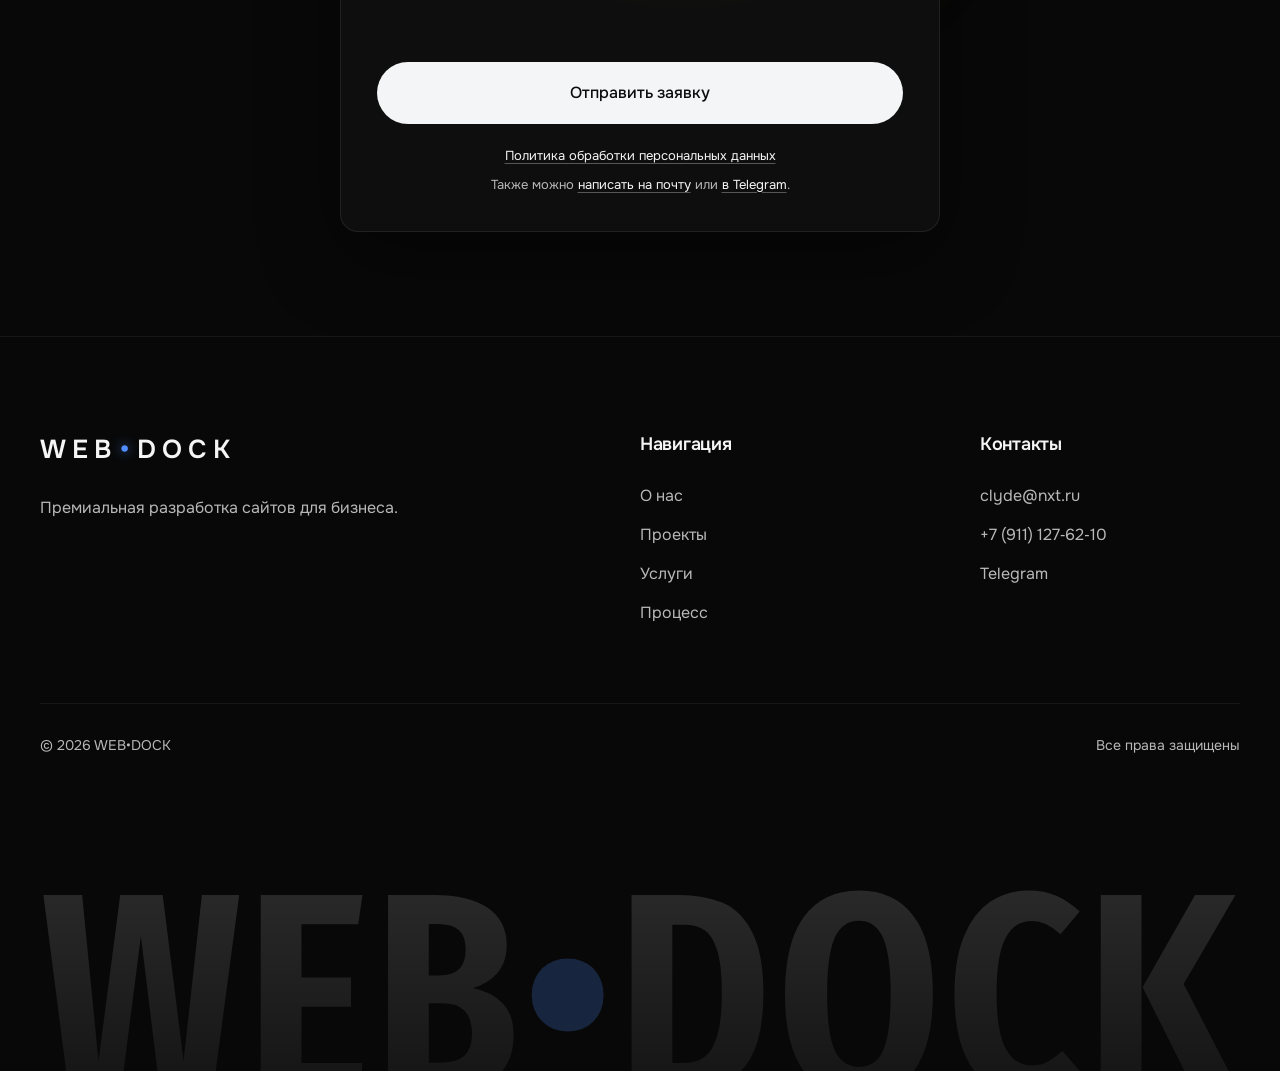
==== commit aa708d58: "Форма заявки: новое оформление и заметные состояния отправки - Форма в карточке в стиле сайта; выбор" ====
--- a/index.html
+++ b/index.html
@@ -50,7 +50,7 @@
 
     <link rel="preload" href="assets/fonts/onest-cyrillic-400-normal.woff2" as="font" type="font/woff2" crossorigin>
 
-    <link rel="stylesheet" href="assets/css/style.css?v=20261126-2">
+    <link rel="stylesheet" href="assets/css/style.css?v=20261126-3">
 <!-- Yandex.Metrika counter -->
 <script>
     (function(m,e,t,r,i,k,a){
@@ -878,21 +878,72 @@
 
             </p>
 
-            <form class="project-form ym-hide-content" id="project-form" action="/api/contact.php" method="post">
-                <label>Как вам ответить?
-                    <select name="channel"><option value="email">Email</option><option value="telegram">Telegram</option></select>
-                </label>
-                <label><span id="contact-label">Ваш email</span>
-                    <input class="ym-disable-keys" name="contact" type="email" autocomplete="email" maxlength="254" required>
-                </label>
-                <label>Что хотите сделать?
-                    <textarea class="ym-disable-keys" name="message" rows="4" maxlength="4000" placeholder="Например, нужен каталог оборудования с запросом цены" required></textarea>
-                </label>
-                <div id="captcha-container" class="smart-captcha" data-sitekey="ysc1_3bl6tkVwzuigyE8l2tukpj869QdI96bBDHyEghUgf17f4815"></div>
-                <small><a href="/privacy.html" target="_blank" rel="noopener noreferrer">Политика обработки персональных данных</a></small>
-                <button class="button" type="submit" disabled>Отправить заявку</button>
-                <span role="status" aria-live="polite"></span>
-                <small>Также можно <a href="mailto:clyde@nxt.ru">написать на почту</a> или <a href="https://t.me/clydespb">в Telegram</a>.</small>
+            <form class="project-form ym-hide-content" id="project-form" action="/api/contact.php" method="post" novalidate>
+
+                <div class="project-form__body">
+
+                    <fieldset class="project-form__channel">
+
+                        <legend class="project-form__label">Как вам ответить?</legend>
+
+                        <div class="project-form__switch">
+
+                            <label>
+                                <input type="radio" name="channel" value="email" checked>
+                                <span>Email</span>
+                            </label>
+
+                            <label>
+                                <input type="radio" name="channel" value="telegram">
+                                <span>Telegram</span>
+                            </label>
+
+                        </div>
+
+                    </fieldset>
+
+                    <label class="project-form__field">
+                        <span class="project-form__label" id="contact-label">Ваш email</span>
+                        <input class="ym-disable-keys" name="contact" type="email" autocomplete="email" maxlength="254" required>
+                    </label>
+
+                    <label class="project-form__field">
+                        <span class="project-form__label">Что хотите сделать?</span>
+                        <textarea class="ym-disable-keys" name="message" rows="4" maxlength="4000" placeholder="Например, нужен каталог оборудования с запросом цены" required></textarea>
+                    </label>
+
+                    <div id="captcha-container" class="smart-captcha" data-sitekey="ysc1_3bl6tkVwzuigyE8l2tukpj869QdI96bBDHyEghUgf17f4815"></div>
+
+                    <div class="project-form__alert" role="alert" hidden></div>
+
+                    <button class="button project-form__submit" type="submit" disabled>
+                        <span class="project-form__submit-text">Отправить заявку</span>
+                    </button>
+
+                    <p class="project-form__note">
+                        <a href="/privacy.html" target="_blank" rel="noopener noreferrer">Политика обработки персональных данных</a>
+                    </p>
+
+                    <p class="project-form__note">
+                        Также можно <a href="mailto:clyde@nxt.ru">написать на почту</a> или <a href="https://t.me/clydespb" target="_blank" rel="noopener noreferrer">в&nbsp;Telegram</a>.
+                    </p>
+
+                </div>
+
+                <div class="project-form__success" role="status" tabindex="-1" hidden>
+
+                    <span class="project-form__success-icon" aria-hidden="true">
+                        <svg width="28" height="28" viewBox="0 0 24 24" fill="none" stroke="currentColor" stroke-width="2" stroke-linecap="round" stroke-linejoin="round"><polyline points="20 6 9 17 4 12"/></svg>
+                    </span>
+
+                    <h3 class="project-form__success-title">Заявка отправлена</h3>
+
+                    <p class="project-form__success-text"></p>
+
+                    <button class="button button--ghost project-form__again" type="button">Отправить ещё одну</button>
+
+                </div>
+
             </form>
 
         </div>
@@ -1045,19 +1096,19 @@
 
 </aside>
 
-<script src="assets/js/header.js?v=20261126-2"></script>
-<script src="assets/js/nav.js?v=20261126-2"></script>
-<script src="assets/js/hero.js?v=20261126-2"></script>
-<script src="assets/js/hero-views.js?v=20261126-2"></script>
-<script src="assets/js/animations.js?v=20261126-2"></script>
-<script src="assets/js/spotlight.js?v=20261126-2"></script>
-<script src="assets/js/lines.js?v=20261126-2"></script>
-<script src="assets/js/floating.js?v=20261126-2"></script>
-<script src="assets/js/magnetic.js?v=20261126-2"></script>
-<script src="assets/js/cases.js?v=20261126-2"></script>
-<script src="assets/js/cookie.js?v=20261126-2"></script>
-<script src="assets/js/contact.js?v=20261126-2"></script>
-<script src="assets/js/app.js?v=20261126-2"></script>
+<script src="assets/js/header.js?v=20261126-3"></script>
+<script src="assets/js/nav.js?v=20261126-3"></script>
+<script src="assets/js/hero.js?v=20261126-3"></script>
+<script src="assets/js/hero-views.js?v=20261126-3"></script>
+<script src="assets/js/animations.js?v=20261126-3"></script>
+<script src="assets/js/spotlight.js?v=20261126-3"></script>
+<script src="assets/js/lines.js?v=20261126-3"></script>
+<script src="assets/js/floating.js?v=20261126-3"></script>
+<script src="assets/js/magnetic.js?v=20261126-3"></script>
+<script src="assets/js/cases.js?v=20261126-3"></script>
+<script src="assets/js/cookie.js?v=20261126-3"></script>
+<script src="assets/js/contact.js?v=20261126-3"></script>
+<script src="assets/js/app.js?v=20261126-3"></script>
 
 </body>
 </html>
--- a/assets/css/style.css
+++ b/assets/css/style.css
@@ -1,22 +1,22 @@
-@import url("normalize.css?v=20261126-2");
-@import url("fonts.css?v=20261126-2");
-@import url("variables.css?v=20261126-2");
-@import url("base.css?v=20261126-2");
-@import url("layout.css?v=20261126-2");
-@import url("buttons.css?v=20261126-2");
-@import url("cards.css?v=20261126-2");
-@import url("header.css?v=20261126-2");
-@import url("mobile-nav.css?v=20261126-2");
-@import url("hero.css?v=20261126-2");
-@import url("hero-scene.css?v=20261126-2");
-@import url("sections.css?v=20261126-2");
-@import url("cases.css?v=20261126-2");
-@import url("ambient.css?v=20261126-2");
-@import url("footer.css?v=20261126-2");
-@import url("cookie.css?v=20261126-2");
-@import url("animations.css?v=20261126-2");
-@import url("responsive.css?v=20261126-2");
-@import url("typography.css?v=20261126-2");
-@import url("theme.css?v=20261126-2");
-@import url("details.css?v=20261126-2");
-@import url("contact.css?v=20261126-2");
+@import url("normalize.css?v=20261126-3");
+@import url("fonts.css?v=20261126-3");
+@import url("variables.css?v=20261126-3");
+@import url("base.css?v=20261126-3");
+@import url("layout.css?v=20261126-3");
+@import url("buttons.css?v=20261126-3");
+@import url("cards.css?v=20261126-3");
+@import url("header.css?v=20261126-3");
+@import url("mobile-nav.css?v=20261126-3");
+@import url("hero.css?v=20261126-3");
+@import url("hero-scene.css?v=20261126-3");
+@import url("sections.css?v=20261126-3");
+@import url("cases.css?v=20261126-3");
+@import url("ambient.css?v=20261126-3");
+@import url("footer.css?v=20261126-3");
+@import url("cookie.css?v=20261126-3");
+@import url("animations.css?v=20261126-3");
+@import url("responsive.css?v=20261126-3");
+@import url("typography.css?v=20261126-3");
+@import url("theme.css?v=20261126-3");
+@import url("details.css?v=20261126-3");
+@import url("contact.css?v=20261126-3");
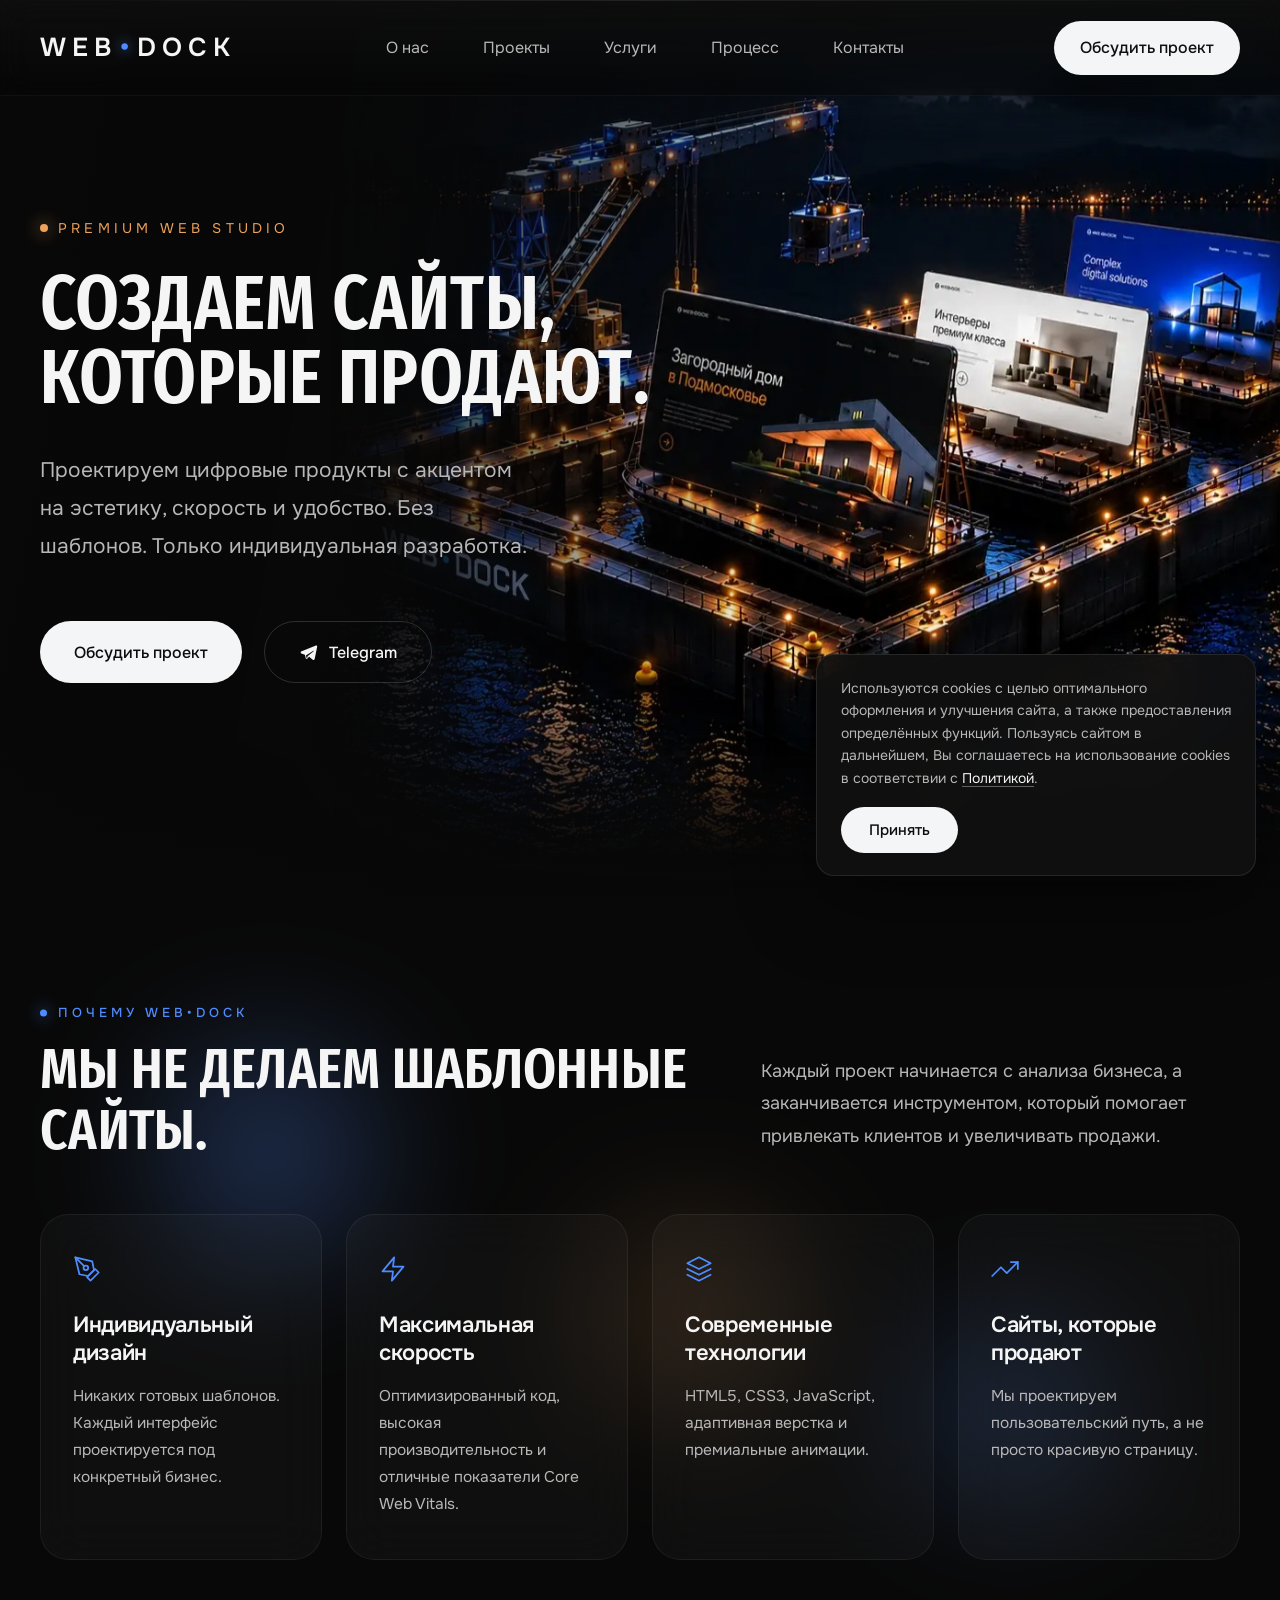
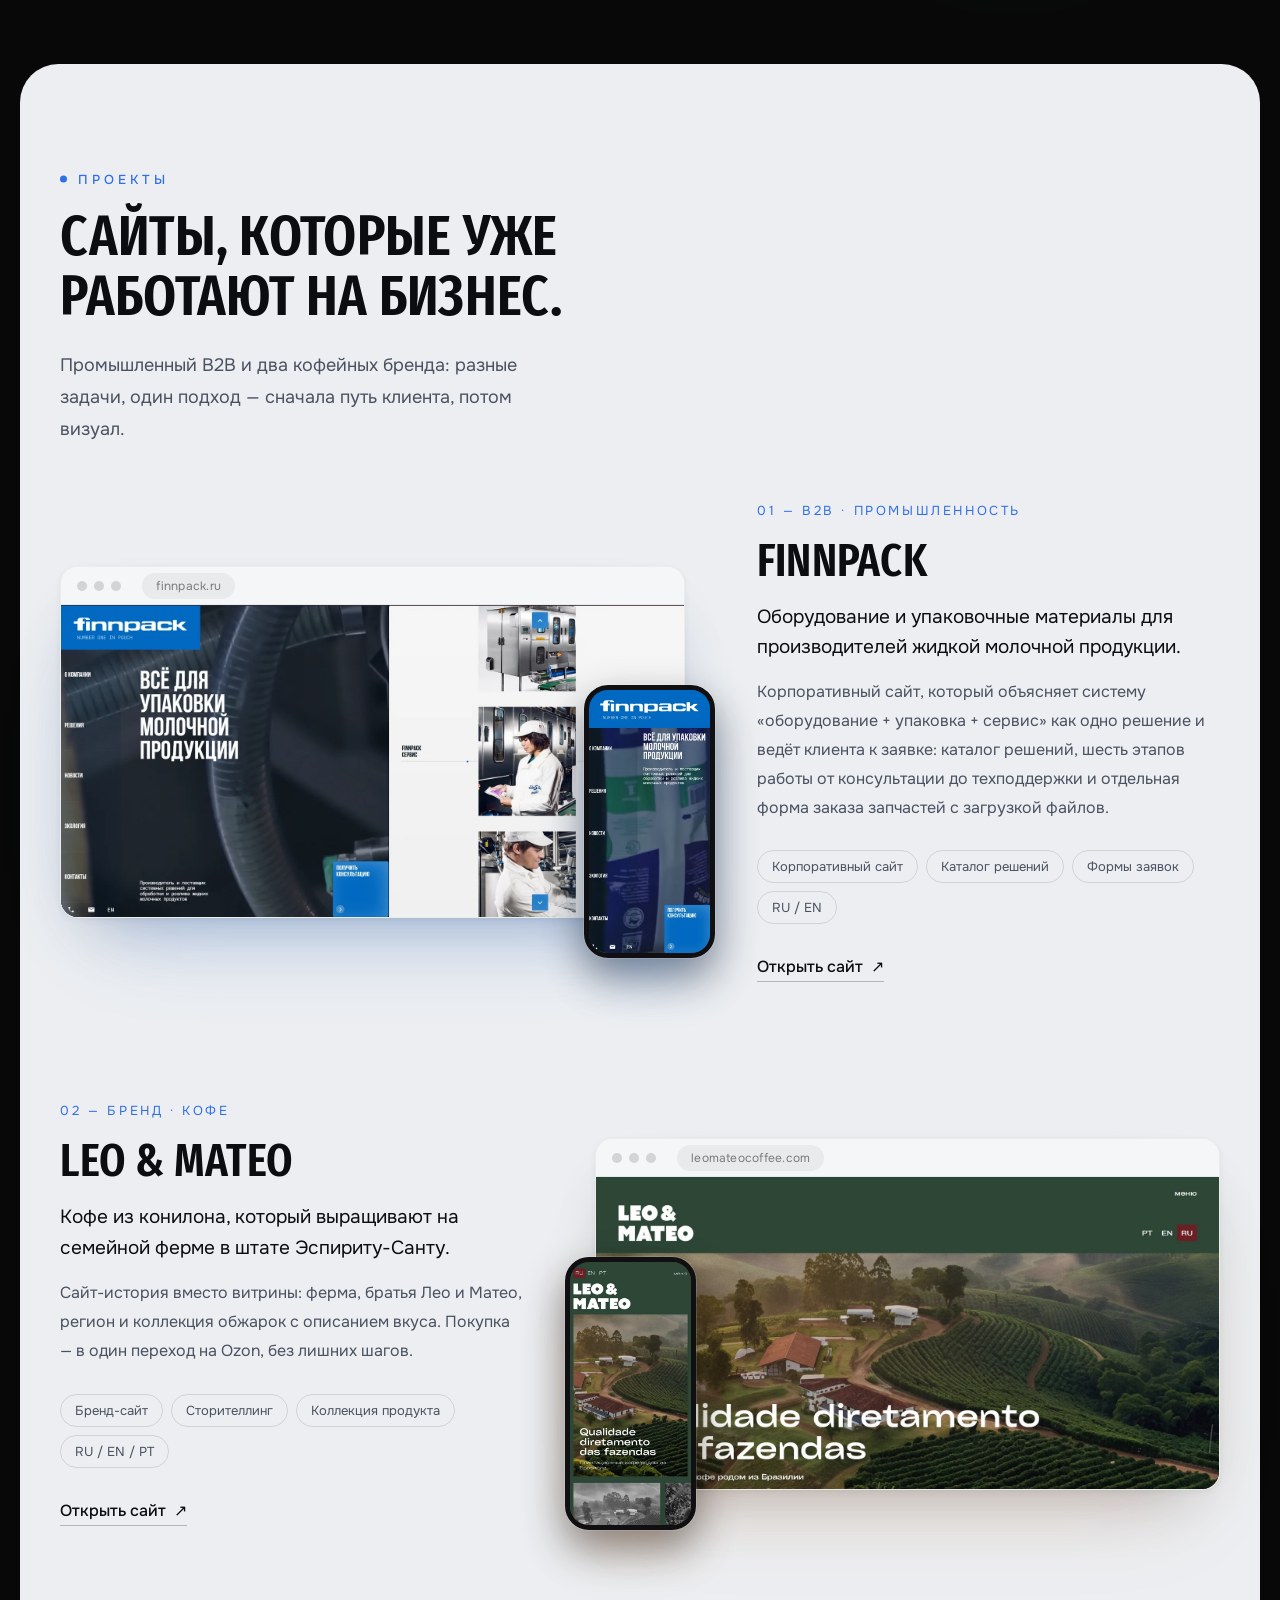
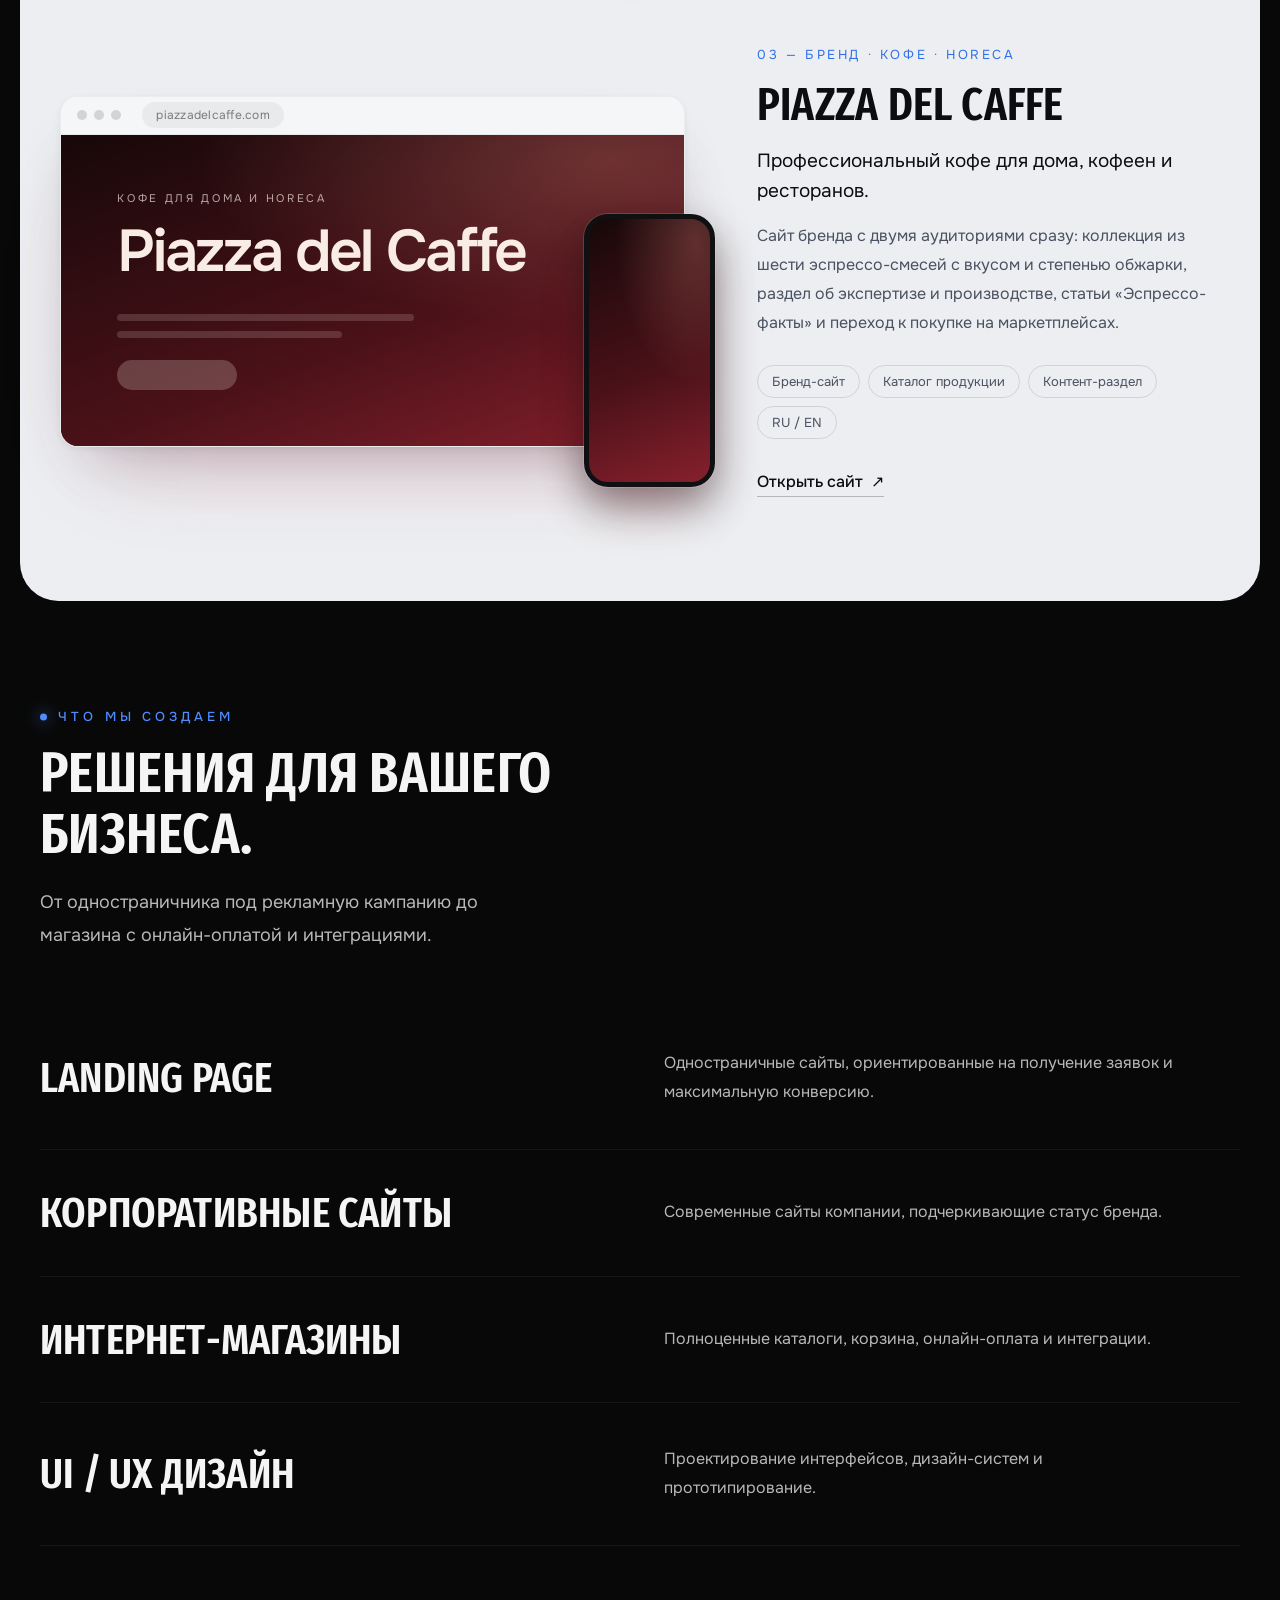
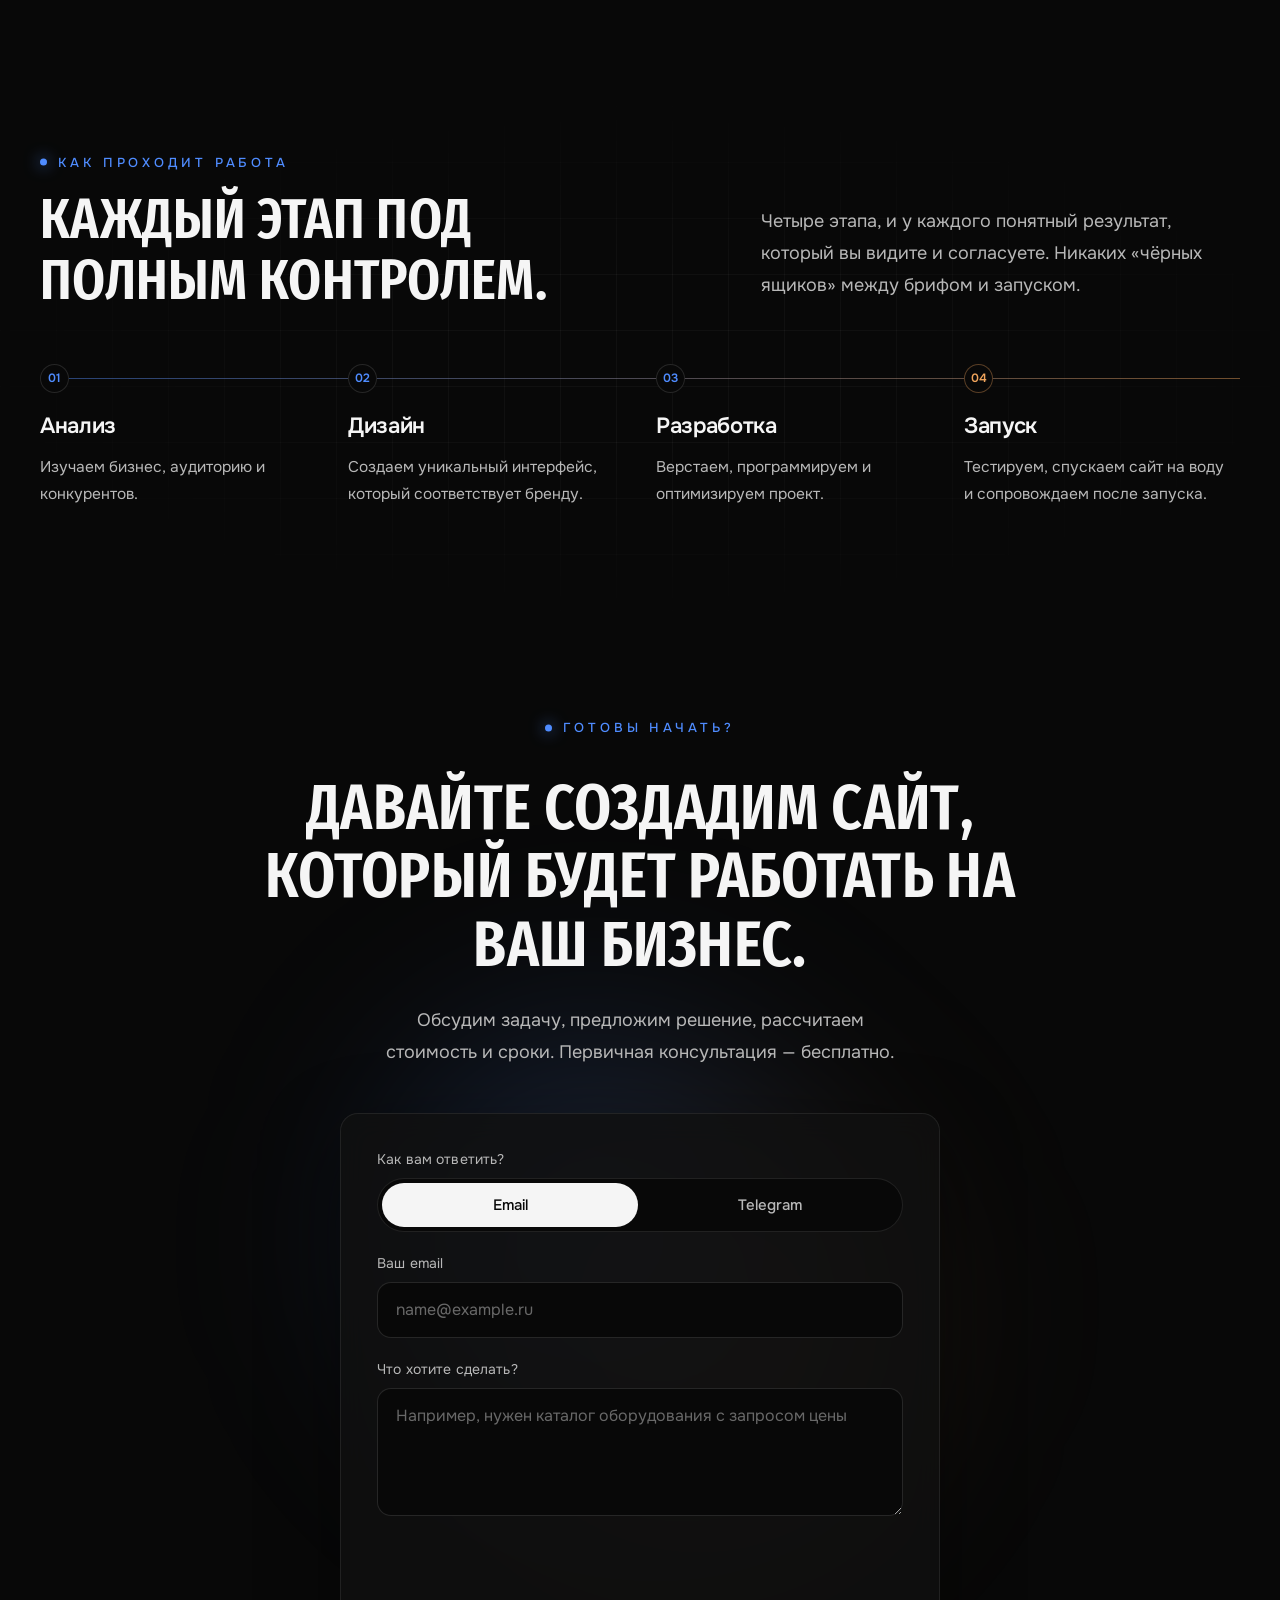
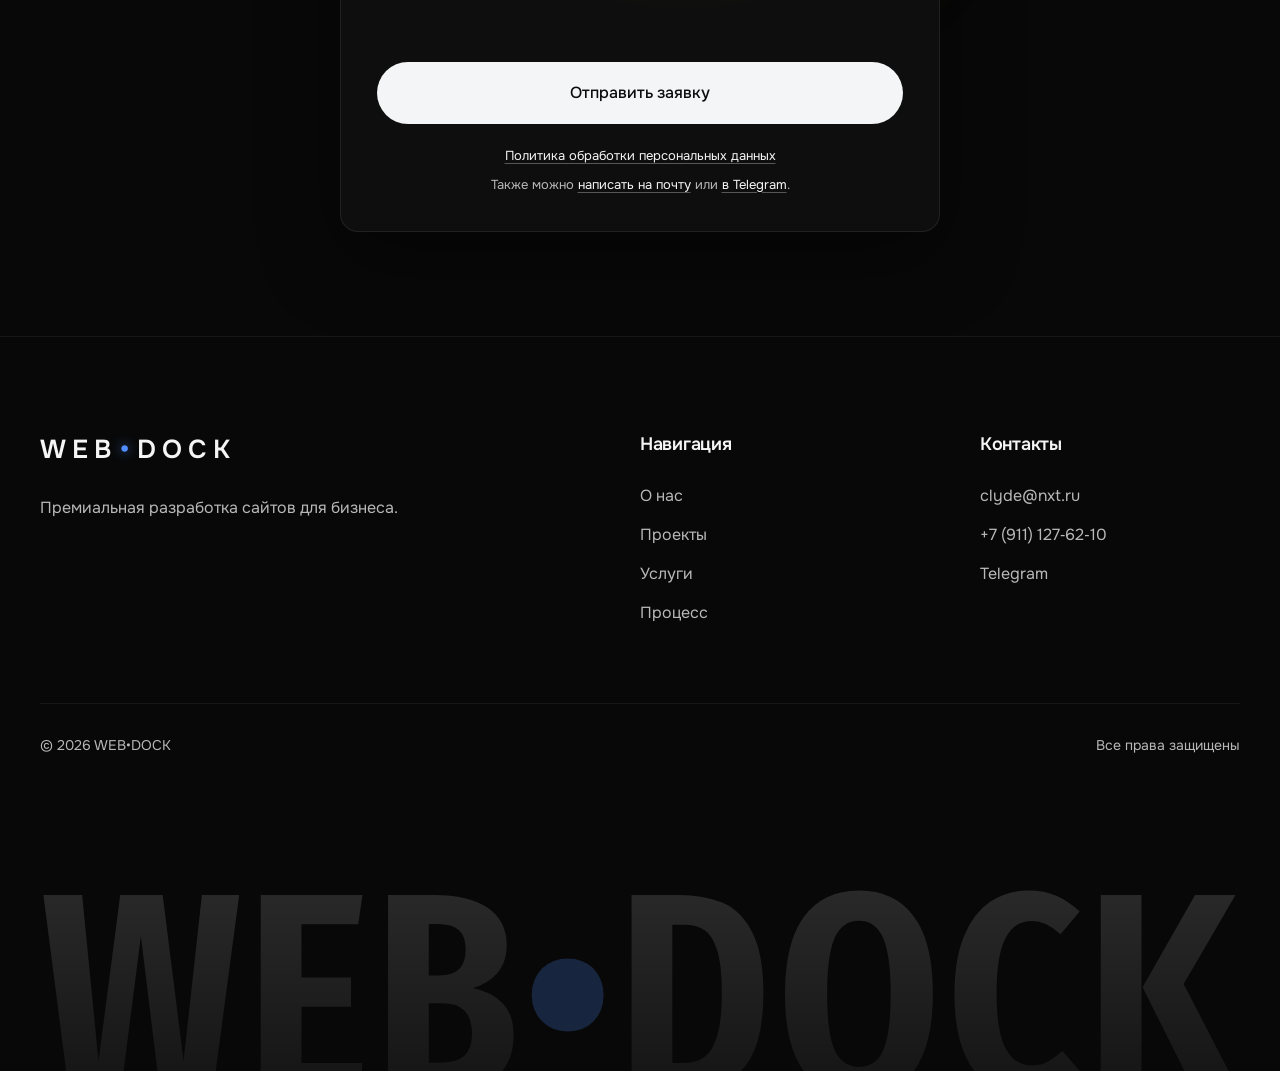
==== commit e7e10a1a: "Скорость: первый экран на мобильном быстрее в 2 раза Замер локально, мобильный 4G-профиль (1,6 Мбит/" ====
--- a/index.html
+++ b/index.html
@@ -48,9 +48,33 @@
     }
     </script>
 
+    <link rel="preload" href="assets/img/hero-bg.webp?v=20261126-4" as="image" type="image/webp" media="(min-width:769px)" fetchpriority="high">
+    <link rel="preload" href="assets/img/hero-bg-mobile.webp?v=20261126-4" as="image" type="image/webp" media="(max-width:768px)" fetchpriority="high">
+
     <link rel="preload" href="assets/fonts/onest-cyrillic-400-normal.woff2" as="font" type="font/woff2" crossorigin>
 
-    <link rel="stylesheet" href="assets/css/style.css?v=20261126-3">
+    <link rel="stylesheet" href="assets/css/normalize.css?v=20261126-4">
+    <link rel="stylesheet" href="assets/css/fonts.css?v=20261126-4">
+    <link rel="stylesheet" href="assets/css/variables.css?v=20261126-4">
+    <link rel="stylesheet" href="assets/css/base.css?v=20261126-4">
+    <link rel="stylesheet" href="assets/css/layout.css?v=20261126-4">
+    <link rel="stylesheet" href="assets/css/buttons.css?v=20261126-4">
+    <link rel="stylesheet" href="assets/css/cards.css?v=20261126-4">
+    <link rel="stylesheet" href="assets/css/header.css?v=20261126-4">
+    <link rel="stylesheet" href="assets/css/mobile-nav.css?v=20261126-4">
+    <link rel="stylesheet" href="assets/css/hero.css?v=20261126-4">
+    <link rel="stylesheet" href="assets/css/hero-scene.css?v=20261126-4">
+    <link rel="stylesheet" href="assets/css/sections.css?v=20261126-4">
+    <link rel="stylesheet" href="assets/css/cases.css?v=20261126-4">
+    <link rel="stylesheet" href="assets/css/ambient.css?v=20261126-4">
+    <link rel="stylesheet" href="assets/css/footer.css?v=20261126-4">
+    <link rel="stylesheet" href="assets/css/cookie.css?v=20261126-4">
+    <link rel="stylesheet" href="assets/css/animations.css?v=20261126-4">
+    <link rel="stylesheet" href="assets/css/responsive.css?v=20261126-4">
+    <link rel="stylesheet" href="assets/css/typography.css?v=20261126-4">
+    <link rel="stylesheet" href="assets/css/theme.css?v=20261126-4">
+    <link rel="stylesheet" href="assets/css/details.css?v=20261126-4">
+    <link rel="stylesheet" href="assets/css/contact.css?v=20261126-4">
 <!-- Yandex.Metrika counter -->
 <script>
     (function(m,e,t,r,i,k,a){
@@ -63,7 +87,6 @@
     ym(112266666, 'init', {ssr:true, webvisor:true, clickmap:true, ecommerce:"dataLayer", referrer: document.referrer, url: location.href, accurateTrackBounce:true, trackLinks:true});
 </script>
 <!-- /Yandex.Metrika counter -->
-<script src="https://smartcaptcha.yandexcloud.net/captcha.js" defer></script>
 </head>
 
 <body>
@@ -1096,19 +1119,19 @@
 
 </aside>
 
-<script src="assets/js/header.js?v=20261126-3"></script>
-<script src="assets/js/nav.js?v=20261126-3"></script>
-<script src="assets/js/hero.js?v=20261126-3"></script>
-<script src="assets/js/hero-views.js?v=20261126-3"></script>
-<script src="assets/js/animations.js?v=20261126-3"></script>
-<script src="assets/js/spotlight.js?v=20261126-3"></script>
-<script src="assets/js/lines.js?v=20261126-3"></script>
-<script src="assets/js/floating.js?v=20261126-3"></script>
-<script src="assets/js/magnetic.js?v=20261126-3"></script>
-<script src="assets/js/cases.js?v=20261126-3"></script>
-<script src="assets/js/cookie.js?v=20261126-3"></script>
-<script src="assets/js/contact.js?v=20261126-3"></script>
-<script src="assets/js/app.js?v=20261126-3"></script>
+<script src="assets/js/header.js?v=20261126-4"></script>
+<script src="assets/js/nav.js?v=20261126-4"></script>
+<script src="assets/js/hero.js?v=20261126-4"></script>
+<script src="assets/js/hero-views.js?v=20261126-4"></script>
+<script src="assets/js/animations.js?v=20261126-4"></script>
+<script src="assets/js/spotlight.js?v=20261126-4"></script>
+<script src="assets/js/lines.js?v=20261126-4"></script>
+<script src="assets/js/floating.js?v=20261126-4"></script>
+<script src="assets/js/magnetic.js?v=20261126-4"></script>
+<script src="assets/js/cases.js?v=20261126-4"></script>
+<script src="assets/js/cookie.js?v=20261126-4"></script>
+<script src="assets/js/contact.js?v=20261126-4"></script>
+<script src="assets/js/app.js?v=20261126-4"></script>
 
 </body>
 </html>
--- a/assets/css/fonts.css
+++ b/assets/css/fonts.css
@@ -0,0 +1,152 @@
+@font-face{
+    font-family:"Onest";
+    src:url("../fonts/onest-cyrillic-400-normal.woff2") format("woff2");
+    font-weight:400;
+    font-style:normal;
+    font-display:swap;
+    unicode-range:U+0301,U+0400-045F,U+0490-0491,U+04B0-04B1,U+2116;
+}
+
+@font-face{
+    font-family:"Onest";
+    src:url("../fonts/onest-latin-400-normal.woff2") format("woff2");
+    font-weight:400;
+    font-style:normal;
+    font-display:swap;
+    unicode-range:U+0000-00FF,U+0131,U+0152-0153,U+02BB-02BC,U+02C6,U+02DA,U+02DC,U+0304,U+0308,U+0329,U+2000-206F,U+20AC,U+2122,U+2191,U+2193,U+2212,U+2215,U+FEFF,U+FFFD;
+}
+
+@font-face{
+    font-family:"Onest";
+    src:url("../fonts/onest-cyrillic-500-normal.woff2") format("woff2");
+    font-weight:500;
+    font-style:normal;
+    font-display:swap;
+    unicode-range:U+0301,U+0400-045F,U+0490-0491,U+04B0-04B1,U+2116;
+}
+
+@font-face{
+    font-family:"Onest";
+    src:url("../fonts/onest-latin-500-normal.woff2") format("woff2");
+    font-weight:500;
+    font-style:normal;
+    font-display:swap;
+    unicode-range:U+0000-00FF,U+0131,U+0152-0153,U+02BB-02BC,U+02C6,U+02DA,U+02DC,U+0304,U+0308,U+0329,U+2000-206F,U+20AC,U+2122,U+2191,U+2193,U+2212,U+2215,U+FEFF,U+FFFD;
+}
+
+@font-face{
+    font-family:"Onest";
+    src:url("../fonts/onest-cyrillic-600-normal.woff2") format("woff2");
+    font-weight:600;
+    font-style:normal;
+    font-display:swap;
+    unicode-range:U+0301,U+0400-045F,U+0490-0491,U+04B0-04B1,U+2116;
+}
+
+@font-face{
+    font-family:"Onest";
+    src:url("../fonts/onest-latin-600-normal.woff2") format("woff2");
+    font-weight:600;
+    font-style:normal;
+    font-display:swap;
+    unicode-range:U+0000-00FF,U+0131,U+0152-0153,U+02BB-02BC,U+02C6,U+02DA,U+02DC,U+0304,U+0308,U+0329,U+2000-206F,U+20AC,U+2122,U+2191,U+2193,U+2212,U+2215,U+FEFF,U+FFFD;
+}
+
+@font-face{
+    font-family:"Cormorant Garamond";
+    src:url("../fonts/cormorant-garamond-cyrillic-500-normal.woff2") format("woff2");
+    font-weight:500;
+    font-style:normal;
+    font-display:swap;
+    unicode-range:U+0301,U+0400-045F,U+0490-0491,U+04B0-04B1,U+2116;
+}
+
+@font-face{
+    font-family:"Cormorant Garamond";
+    src:url("../fonts/cormorant-garamond-latin-500-normal.woff2") format("woff2");
+    font-weight:500;
+    font-style:normal;
+    font-display:swap;
+    unicode-range:U+0000-00FF,U+0131,U+0152-0153,U+02BB-02BC,U+02C6,U+02DA,U+02DC,U+0304,U+0308,U+0329,U+2000-206F,U+20AC,U+2122,U+2191,U+2193,U+2212,U+2215,U+FEFF,U+FFFD;
+}
+
+@font-face{
+    font-family:"Cormorant Garamond";
+    src:url("../fonts/cormorant-garamond-cyrillic-600-normal.woff2") format("woff2");
+    font-weight:600;
+    font-style:normal;
+    font-display:swap;
+    unicode-range:U+0301,U+0400-045F,U+0490-0491,U+04B0-04B1,U+2116;
+}
+
+@font-face{
+    font-family:"Cormorant Garamond";
+    src:url("../fonts/cormorant-garamond-latin-600-normal.woff2") format("woff2");
+    font-weight:600;
+    font-style:normal;
+    font-display:swap;
+    unicode-range:U+0000-00FF,U+0131,U+0152-0153,U+02BB-02BC,U+02C6,U+02DA,U+02DC,U+0304,U+0308,U+0329,U+2000-206F,U+20AC,U+2122,U+2191,U+2193,U+2212,U+2215,U+FEFF,U+FFFD;
+}
+
+@font-face{
+    font-family:"Fira Sans Extra Condensed";
+    src:url("../fonts/fira-sans-extra-condensed-cyrillic-500-normal.woff2") format("woff2");
+    font-weight:500;
+    font-style:normal;
+    font-display:swap;
+    unicode-range:U+0301,U+0400-045F,U+0490-0491,U+04B0-04B1,U+2116;
+}
+
+@font-face{
+    font-family:"Fira Sans Extra Condensed";
+    src:url("../fonts/fira-sans-extra-condensed-latin-500-normal.woff2") format("woff2");
+    font-weight:500;
+    font-style:normal;
+    font-display:swap;
+    unicode-range:U+0000-00FF,U+0131,U+0152-0153,U+02BB-02BC,U+02C6,U+02DA,U+02DC,U+0304,U+0308,U+0329,U+2000-206F,U+20AC,U+2122,U+2191,U+2193,U+2212,U+2215,U+FEFF,U+FFFD;
+}
+
+@font-face{
+    font-family:"Fira Sans Extra Condensed";
+    src:url("../fonts/fira-sans-extra-condensed-cyrillic-600-normal.woff2") format("woff2");
+    font-weight:600;
+    font-style:normal;
+    font-display:swap;
+    unicode-range:U+0301,U+0400-045F,U+0490-0491,U+04B0-04B1,U+2116;
+}
+
+@font-face{
+    font-family:"Fira Sans Extra Condensed";
+    src:url("../fonts/fira-sans-extra-condensed-latin-600-normal.woff2") format("woff2");
+    font-weight:600;
+    font-style:normal;
+    font-display:swap;
+    unicode-range:U+0000-00FF,U+0131,U+0152-0153,U+02BB-02BC,U+02C6,U+02DA,U+02DC,U+0304,U+0308,U+0329,U+2000-206F,U+20AC,U+2122,U+2191,U+2193,U+2212,U+2215,U+FEFF,U+FFFD;
+}
+
+:root{
+    --font-body:"Onest",-apple-system,BlinkMacSystemFont,"Segoe UI",sans-serif;
+    --font-display:var(--font-body);
+    --display-weight:600;
+    --display-transform:none;
+    --display-tracking:-.03em;
+    --display-scale:1;
+    --display-leading:1.05;
+}
+
+html[data-type="editorial"]{
+    --font-display:"Cormorant Garamond",Georgia,"Times New Roman",serif;
+    --display-weight:600;
+    --display-tracking:-.015em;
+    --display-scale:1.16;
+    --display-leading:1;
+}
+
+html[data-type="engineering"]{
+    --font-display:"Fira Sans Extra Condensed","Arial Narrow",sans-serif;
+    --display-weight:600;
+    --display-transform:uppercase;
+    --display-tracking:.005em;
+    --display-scale:1.12;
+    --display-leading:.98;
+}
--- a/assets/css/variables.css
+++ b/assets/css/variables.css
@@ -0,0 +1,34 @@
+:root{
+
+    --bg:#080808;
+
+    --bg-secondary:#101010;
+
+    --card:#151515;
+
+    --line:#232323;
+
+    --text:#F5F5F5;
+
+    --gray:#B8B8B8;
+
+    --accent:#4F8CFF;
+
+    --accent-hover:#6A9EFF;
+
+    --danger:#FF6B6B;
+
+    --success:#4ADE80;
+
+    --radius:18px;
+
+    --container:1600px;
+
+    --header:96px;
+
+    --transition:.35s cubic-bezier(.4,0,.2,1);
+
+    --shadow:
+
+    0 25px 80px rgba(0,0,0,.45);
+}
--- a/assets/css/base.css
+++ b/assets/css/base.css
@@ -0,0 +1,84 @@
+*{
+
+    margin:0;
+
+    padding:0;
+
+    box-sizing:border-box;
+}
+
+html{
+
+    scroll-behavior:smooth;
+}
+
+body{
+
+    background:var(--bg);
+
+    color:var(--text);
+
+    font-family:var(--font-body);
+
+    overflow-x:hidden;
+
+    -webkit-font-smoothing:antialiased;
+}
+
+img{
+
+    display:block;
+
+    max-width:100%;
+}
+
+a{
+
+    text-decoration:none;
+
+    color:inherit;
+}
+
+button{
+
+    border:none;
+
+    background:none;
+
+    cursor:pointer;
+
+    font-family:inherit;
+}
+
+.container{
+
+    width:min(var(--container),calc(100% - 80px));
+
+    margin:auto;
+}
+
+section{
+
+    position:relative;
+}
+
+.noise{
+
+    position:fixed;
+
+    inset:0;
+
+    pointer-events:none;
+
+    opacity:.03;
+
+    background-image:url("../img/noise-tile.webp");
+
+    background-repeat:repeat;
+
+    background-size:256px 256px;
+
+    mix-blend-mode:soft-light;
+
+    z-index:9999;
+}
--- a/assets/css/layout.css
+++ b/assets/css/layout.css
@@ -0,0 +1,121 @@
+/* Global section rhythm */
+
+section{
+    padding:104px 0;
+}
+
+.hero{
+    padding-top:0;
+    padding-bottom:0;
+}
+
+.footer{
+    padding-top:96px;
+}
+
+@media (max-width:992px){
+    section{
+        padding:80px 0;
+    }
+    .footer{
+        padding-top:72px;
+    }
+}
+
+@media (max-width:576px){
+    section{
+        padding:64px 0;
+    }
+    .footer{
+        padding-top:56px;
+    }
+}
+
+section[id]{
+    scroll-margin-top:120px;
+}
+
+/* Section heading / label */
+
+.section-heading{
+    max-width:640px;
+    margin-bottom:56px;
+}
+
+.section-heading p{
+    margin-top:24px;
+    max-width:520px;
+    font-size:18px;
+    line-height:1.8;
+    color:var(--gray);
+}
+
+.section-label{
+    position:relative;
+    display:inline-block;
+    padding-left:18px;
+    margin-bottom:20px;
+    color:var(--accent);
+    letter-spacing:.3em;
+    text-transform:uppercase;
+    font-size:13px;
+    font-weight:500;
+}
+
+.section-label::before{
+    content:"";
+    position:absolute;
+    left:0;
+    top:50%;
+    width:7px;
+    height:7px;
+    border-radius:50%;
+    transform:translateY(-50%);
+    background:var(--accent);
+    box-shadow:0 0 16px var(--accent);
+}
+
+.section-heading h2{
+    font-size:clamp(34px,4vw,52px);
+    line-height:1.15;
+    letter-spacing:-.03em;
+    font-weight:600;
+}
+
+/* Accessibility */
+
+.skip-link{
+    position:fixed;
+    top:-60px;
+    left:16px;
+    z-index:10000;
+    background:var(--accent);
+    color:#080808;
+    padding:12px 22px;
+    border-radius:10px;
+    font-weight:600;
+    transition:top .25s ease;
+}
+
+.skip-link:focus{
+    top:16px;
+}
+
+a:focus-visible,
+button:focus-visible,
+.button:focus-visible{
+    outline:2px solid var(--accent);
+    outline-offset:4px;
+    border-radius:8px;
+}
+
+@media (prefers-reduced-motion:reduce){
+    *,
+    *::before,
+    *::after{
+        animation-duration:.001ms !important;
+        animation-iteration-count:1 !important;
+        transition-duration:.001ms !important;
+        scroll-behavior:auto !important;
+    }
+}
--- a/assets/css/buttons.css
+++ b/assets/css/buttons.css
@@ -0,0 +1,63 @@
+.button{
+
+    height:62px;
+
+    padding:0 34px;
+
+    display:inline-flex;
+
+    align-items:center;
+
+    justify-content:center;
+
+    gap:10px;
+
+    border-radius:999px;
+
+    background:var(--accent);
+
+    color:white;
+
+    font-weight:500;
+
+    transition:var(--transition);
+}
+
+.button:hover{
+
+    transform:translateY(-4px);
+
+    box-shadow:
+
+    0 15px 45px rgba(79,140,255,.35);
+}
+
+.button--ghost{
+
+    background:transparent;
+
+    border:1px solid rgba(255,255,255,.08);
+}
+
+.button--ghost:hover{
+
+    background:#161616;
+}
+.button--header{
+
+    height:54px;
+
+    padding:0 26px;
+}
+.button--header:hover{
+
+transform:translateY(-3px);
+}
+.button__icon{
+    display:block;
+    width:20px;
+    height:20px;
+    max-width:20px;
+    max-height:20px;
+    flex-shrink:0;
+}
--- a/assets/css/cards.css
+++ b/assets/css/cards.css
@@ -0,0 +1,64 @@
+.card{
+
+    position:relative;
+
+    overflow:hidden;
+
+    background:rgba(255,255,255,.03);
+
+    border:1px solid rgba(255,255,255,.06);
+
+    border-radius:28px;
+
+    backdrop-filter:blur(24px);
+
+    transition:
+
+        transform .45s cubic-bezier(.22,1,.36,1),
+
+        background .45s,
+
+        border-color .45s,
+
+        box-shadow .45s;
+}
+.card:hover{
+
+    transform:translateY(-10px);
+
+    border-color:rgba(79,140,255,.22);
+
+    background:rgba(255,255,255,.045);
+
+    box-shadow:
+
+        0 25px 80px rgba(0,0,0,.45);
+}
+.card::before{
+
+    content:"";
+
+    position:absolute;
+
+    inset:0;
+
+    background:
+
+        linear-gradient(
+
+            130deg,
+
+            rgba(255,255,255,.08),
+
+            transparent 40%
+
+        );
+
+    opacity:0;
+
+    transition:.45s;
+}
+.card:hover::before{
+
+    opacity:1;
+}
--- a/assets/css/header.css
+++ b/assets/css/header.css
@@ -0,0 +1,189 @@
+.header{
+
+    position:fixed;
+
+    left:0;
+
+    top:0;
+
+    width:100%;
+
+    height:96px;
+
+    display:flex;
+
+    align-items:center;
+
+    z-index:1000;
+
+    backdrop-filter:blur(16px);
+
+    background:rgba(8,8,8,.45);
+
+    border-bottom:1px solid rgba(255,255,255,.04);
+}
+
+.header .container{
+
+    display:flex;
+
+    justify-content:space-between;
+
+    align-items:center;
+}
+
+.logo{
+
+    position:relative;
+
+    display:inline-flex;
+
+    align-items:center;
+
+    gap:2px;
+
+    font-size:26px;
+
+    font-weight:600;
+
+    letter-spacing:.24em;
+
+    transition:
+
+        color .35s,
+
+        transform .35s;
+}
+.logo:hover{
+
+    transform:translateY(-2px);
+}
+
+.logo span{
+
+    color:var(--accent);
+
+    text-shadow:
+
+        0 0 12px rgba(79,140,255,.8);
+}
+
+.nav{
+
+    display:flex;
+
+    gap:54px;
+}
+
+.nav a{
+
+    position:relative;
+
+    color:var(--gray);
+
+    transition:
+
+        color .35s;
+}
+
+.nav a::after{
+
+    content:"";
+
+    position:absolute;
+
+    left:0;
+
+    bottom:-10px;
+
+    width:100%;
+
+    height:1px;
+
+    background:var(--accent);
+
+    transform:scaleX(0);
+
+    transform-origin:left;
+
+    transition:.35s;
+}
+
+.nav a:hover{
+
+    color:white;
+}
+
+.nav a:hover::after{
+
+    transform:scaleX(1);
+}
+.header{
+
+    transition:
+
+        background .35s ease,
+
+        border-color .35s ease,
+
+        height .35s ease;
+}
+
+.header--scroll{
+
+    background:rgba(8,8,8,.82);
+
+    backdrop-filter:blur(22px);
+
+    border-bottom:1px solid rgba(255,255,255,.08);
+
+    height:82px;
+}
+
+.header--on-light{
+
+    background:rgba(8,8,8,.96);
+}
+/* Header light */
+
+.header::before{
+
+    content:"";
+
+    position:absolute;
+
+    left:0;
+
+    top:0;
+
+    width:100%;
+
+    height:1px;
+
+    background:linear-gradient(
+        90deg,
+        transparent,
+        rgba(255,255,255,.18),
+        transparent
+    );
+
+    opacity:.5;
+}
+.header::after{
+
+    content:"";
+
+    position:absolute;
+
+    inset:0;
+
+    background:
+
+        linear-gradient(
+            180deg,
+            rgba(255,255,255,.03),
+            transparent
+        );
+
+    pointer-events:none;
+}
--- a/assets/css/mobile-nav.css
+++ b/assets/css/mobile-nav.css
@@ -0,0 +1,113 @@
+/* Burger button */
+
+.burger{
+    display:none;
+    position:relative;
+    width:44px;
+    height:44px;
+    align-items:center;
+    justify-content:center;
+    z-index:1100;
+}
+
+.burger span{
+    position:absolute;
+    left:10px;
+    width:24px;
+    height:2px;
+    background:var(--text);
+    border-radius:2px;
+    transition:transform .35s ease, opacity .35s ease, top .35s ease;
+}
+
+.burger span:first-child{
+    top:16px;
+}
+
+.burger span:last-child{
+    top:26px;
+}
+
+.burger.is-active span:first-child{
+    top:21px;
+    transform:rotate(45deg);
+}
+
+.burger.is-active span:last-child{
+    top:21px;
+    transform:rotate(-45deg);
+}
+
+/* Mobile nav overlay */
+
+.mobile-nav{
+    position:fixed;
+    inset:0;
+    z-index:1050;
+    display:flex;
+    flex-direction:column;
+    justify-content:center;
+    padding:0 32px;
+    background:rgba(8,8,8,.98);
+    backdrop-filter:blur(20px);
+    opacity:0;
+    visibility:hidden;
+    transform:translateY(-12px);
+    transition:opacity .4s ease, transform .4s ease, visibility 0s linear .4s;
+}
+
+.mobile-nav.is-open{
+    opacity:1;
+    visibility:visible;
+    transform:translateY(0);
+    transition:opacity .4s ease, transform .4s ease, visibility 0s linear;
+}
+
+.mobile-nav__list{
+    display:flex;
+    flex-direction:column;
+    gap:8px;
+}
+
+.mobile-nav__list a{
+    display:block;
+    padding:18px 0;
+    font-size:clamp(32px,9vw,48px);
+    font-weight:600;
+    letter-spacing:-.02em;
+    color:var(--text);
+    border-bottom:1px solid rgba(255,255,255,.06);
+    transition:color .3s ease, padding-left .3s ease;
+}
+
+.mobile-nav__list a:hover,
+.mobile-nav__list a:focus-visible{
+    color:var(--accent);
+    padding-left:12px;
+}
+
+.mobile-nav__cta{
+    margin-top:40px;
+    align-self:flex-start;
+}
+
+.mobile-nav__footer{
+    position:absolute;
+    left:32px;
+    right:32px;
+    bottom:40px;
+    display:flex;
+    justify-content:space-between;
+    color:var(--gray);
+    font-size:14px;
+}
+
+body.nav-open{
+    overflow:hidden;
+}
+
+@media (min-width:769px){
+    .mobile-nav{
+        display:none;
+    }
+}
--- a/assets/css/hero.css
+++ b/assets/css/hero.css
@@ -0,0 +1,101 @@
+.hero{
+
+    min-height:100vh;
+
+    display:flex;
+
+    align-items:center;
+
+    overflow:hidden;
+
+    isolation:isolate;
+}
+
+.hero__container{
+
+    position:relative;
+
+    z-index:5;
+}
+
+.hero__content{
+
+    max-width:760px;
+}
+
+.hero__label{
+
+    display:inline-block;
+
+    position:relative;
+
+    padding-left:18px;
+
+    margin-bottom:30px;
+
+    color:var(--accent);
+
+    letter-spacing:.3em;
+
+    font-size:14px;
+}
+
+.hero__label::before{
+
+    content:"";
+
+    position:absolute;
+
+    left:0;
+
+    top:50%;
+
+    width:8px;
+
+    height:8px;
+
+    border-radius:50%;
+
+    transform:translateY(-50%);
+
+    background:var(--accent);
+
+    box-shadow:
+
+        0 0 18px var(--accent);
+}
+
+.hero h1{
+
+    font-size:clamp(44px,4.6vw,76px);
+
+    line-height:1.05;
+
+    letter-spacing:-.05em;
+
+    font-weight:600;
+
+    max-width:760px;
+}
+
+.hero p{
+
+    margin-top:36px;
+
+    max-width:500px;
+
+    font-size:21px;
+
+    line-height:1.8;
+
+    color:var(--gray);
+}
+
+.hero__buttons{
+
+    display:flex;
+
+    gap:22px;
+
+    margin-top:56px;
+}
--- a/assets/css/hero-scene.css
+++ b/assets/css/hero-scene.css
@@ -0,0 +1,130 @@
+/* Hero background */
+
+.hero__bg{
+    position:absolute;
+    inset:0;
+    z-index:1;
+    pointer-events:none;
+}
+
+.hero__bg-parallax{
+    position:absolute;
+    inset:0;
+    will-change:transform;
+}
+
+.hero__bg-image{
+    position:absolute;
+    top:0;
+    bottom:5%;
+    right:-6%;
+    width:80%;
+    aspect-ratio:1691/930;
+    margin:auto 0;
+    background:url("../img/hero-bg.webp?v=20261126-4") center/cover no-repeat;
+
+    -webkit-mask-image:
+        linear-gradient(90deg, transparent 0%, #000 16%, #000 90%, transparent 100%),
+        linear-gradient(180deg, transparent 0%, #000 16%, #000 80%, transparent 100%);
+    -webkit-mask-composite:source-in;
+    mask-image:
+        linear-gradient(90deg, transparent 0%, #000 16%, #000 90%, transparent 100%),
+        linear-gradient(180deg, transparent 0%, #000 16%, #000 80%, transparent 100%);
+    mask-composite:intersect;
+
+    opacity:0;
+    animation:heroSettle 2.6s cubic-bezier(.16,1,.3,1) .1s forwards;
+    will-change:transform, opacity;
+}
+
+.hero__bg-fade{
+    position:absolute;
+    inset:0;
+    background:
+        linear-gradient(100deg, var(--bg) 0%, rgba(8,8,8,.86) 30%, rgba(8,8,8,.4) 46%, transparent 62%),
+        linear-gradient(to top, var(--bg) 0%, transparent 18%);
+}
+
+@keyframes heroSettle{
+    from{
+        opacity:0;
+        transform:scale(1.045) translateY(10px);
+    }
+    to{
+        opacity:1;
+        transform:scale(1) translateY(0);
+    }
+}
+
+@media (max-width:1200px){
+    .hero__bg-image{
+        right:-10%;
+        width:78%;
+    }
+}
+
+@media (max-width:992px){
+    .hero__bg-image{
+        top:auto;
+        bottom:0;
+        left:-9%;
+        right:-9%;
+        width:auto;
+        margin:0;
+    }
+
+    .hero__bg-fade{
+        background:linear-gradient(to top, var(--bg) 0%, transparent 12%);
+    }
+}
+
+@media (max-width:768px){
+    .hero__bg-image.has-mobile-bg{
+        left:50%;
+        right:auto;
+        bottom:-28px;
+        width:min(112vw,640px);
+        margin-left:calc(min(112vw,640px) / -2);
+        aspect-ratio:1128/1394;
+        background-image:url("../img/hero-bg-mobile.webp?v=20261126-4");
+
+        -webkit-mask-image:
+            linear-gradient(90deg, transparent 0%, #000 10%, #000 90%, transparent 100%),
+            linear-gradient(180deg, transparent 0%, #000 36%, #000 88%, transparent 100%);
+        mask-image:
+            linear-gradient(90deg, transparent 0%, #000 10%, #000 90%, transparent 100%),
+            linear-gradient(180deg, transparent 0%, #000 36%, #000 88%, transparent 100%);
+    }
+}
+
+@media (prefers-reduced-motion:reduce){
+    .hero__bg-image{
+        animation:none;
+        opacity:1;
+        transform:none;
+    }
+}
+
+.hero__bg-image picture{
+    position:absolute;
+    inset:0;
+    opacity:0;
+    transition:opacity 1.2s ease-in-out;
+}
+
+.hero__bg-image picture.is-active{
+    opacity:1;
+}
+
+.hero__bg-image img{
+    display:block;
+    width:100%;
+    height:100%;
+    object-fit:cover;
+}
+
+@media (prefers-reduced-motion:reduce){
+    .hero__bg-image picture{
+        transition:none;
+    }
+}
--- a/assets/css/sections.css
+++ b/assets/css/sections.css
@@ -0,0 +1,270 @@
+/* Services */
+
+.services{
+    position:relative;
+    overflow:hidden;
+}
+
+.services__list {
+
+    display: flex;
+    flex-direction: column;
+    position: relative;
+    overflow: hidden;
+}
+
+.service {
+
+    display: grid;
+    grid-template-columns: 90px minmax(0, 1fr);
+    align-items: center;
+
+    gap: 32px;
+
+    padding: 42px 0;
+
+    border-bottom: 1px solid rgba(255,255,255,.06);
+
+    position: relative;
+
+    transition: .45s ease;
+}
+
+.service::before {
+
+    content: "";
+
+    position: absolute;
+
+    left: 0;
+    bottom: 0;
+
+    width: 0;
+    height: 1px;
+
+    background: var(--accent);
+
+    transition: width .45s ease;
+}
+
+.service:hover::before {
+
+    width: 100%;
+}
+.service h3 {
+
+    font-size: 38px;
+
+    font-weight: 600;
+
+    margin-bottom: 14px;
+
+    letter-spacing: -.03em;
+
+    overflow-wrap: anywhere;
+
+    transition: .35s;
+}
+
+.service:hover h3 {
+
+    transform: translateX(12px);
+}
+.service p {
+
+    max-width: 620px;
+
+    color: var(--gray);
+
+    line-height: 1.8;
+}
+.service__body{
+    min-width:0;
+}
+
+/* Advantages */
+
+.advantages{
+    position:relative;
+    overflow:hidden;
+}
+
+.advantages__grid{
+    display:grid;
+    grid-template-columns:repeat(4,1fr);
+    gap:24px;
+}
+
+.advantage-card{
+    padding:40px 32px;
+}
+
+.advantage-card h3{
+    font-size:22px;
+    font-weight:600;
+    letter-spacing:-.02em;
+    margin-bottom:16px;
+    overflow-wrap:anywhere;
+}
+
+.advantage-card p{
+    color:var(--gray);
+    line-height:1.75;
+    font-size:15.5px;
+}
+
+@media (max-width:1200px){
+    .advantages__grid{
+        grid-template-columns:repeat(2,1fr);
+    }
+}
+
+@media (max-width:576px){
+    .advantages__grid{
+        grid-template-columns:1fr;
+    }
+}
+
+/* Process / timeline */
+
+.process{
+    position:relative;
+    overflow:hidden;
+}
+
+.timeline{
+    display:grid;
+    grid-template-columns:repeat(4,1fr);
+    gap:32px;
+    position:relative;
+    overflow:hidden;
+}
+
+.timeline::before{
+    content:"";
+    position:absolute;
+    top:14px;
+    left:0;
+    right:0;
+    height:1px;
+    background:linear-gradient(90deg,var(--accent) 0%,rgba(255,255,255,.08) 100%);
+    opacity:.5;
+}
+
+.timeline__item{
+    position:relative;
+    padding-top:48px;
+}
+
+.timeline__step{
+    position:absolute;
+    top:0;
+    left:0;
+    display:inline-flex;
+    align-items:center;
+    justify-content:center;
+    width:29px;
+    height:29px;
+    border-radius:50%;
+    background:var(--bg);
+    border:1px solid rgba(255,255,255,.12);
+    font-size:12px;
+    font-weight:600;
+    letter-spacing:0;
+    color:var(--accent);
+    z-index:2;
+}
+
+.timeline__item h3{
+    font-size:22px;
+    font-weight:600;
+    letter-spacing:-.02em;
+    margin-bottom:14px;
+    overflow-wrap:anywhere;
+}
+
+.timeline__item p{
+    color:var(--gray);
+    line-height:1.75;
+    font-size:15.5px;
+    max-width:26ch;
+}
+
+@media (max-width:992px){
+    .timeline{
+        grid-template-columns:repeat(2,1fr);
+        row-gap:56px;
+    }
+    .timeline::before{
+        display:none;
+    }
+}
+
+@media (max-width:576px){
+    .timeline{
+        grid-template-columns:1fr;
+    }
+}
+
+/* CTA */
+
+.cta{
+    position:relative;
+    overflow:hidden;
+    text-align:center;
+}
+
+.cta::before{
+    content:"";
+    position:absolute;
+    left:50%;
+    top:50%;
+    width:70%;
+    height:85%;
+    max-width:640px;
+    max-height:640px;
+    transform:translate(-50%,-50%);
+    border-radius:50%;
+    background:radial-gradient(circle,rgba(79,140,255,.24) 0%,rgba(79,140,255,.06) 45%,transparent 75%);
+    filter:blur(90px);
+    pointer-events:none;
+    animation:ctaGlow 11s ease-in-out infinite;
+}
+
+@keyframes ctaGlow{
+    0%,100%{ opacity:.65; }
+    50%{ opacity:1; }
+}
+
+.cta__content{
+    position:relative;
+    z-index:1;
+    max-width:760px;
+    margin:0 auto;
+}
+
+.cta .section-label{
+    display:inline-block;
+}
+
+.cta h2{
+    margin-top:20px;
+    font-size:clamp(36px,4.5vw,58px);
+    line-height:1.12;
+    letter-spacing:-.03em;
+    font-weight:600;
+}
+
+.cta p{
+    margin-top:28px;
+    max-width:520px;
+    margin-left:auto;
+    margin-right:auto;
+    color:var(--gray);
+    font-size:18px;
+    line-height:1.8;
+}
+
+.cta .button{
+    margin-top:44px;
+}
--- a/assets/css/cases.css
+++ b/assets/css/cases.css
@@ -0,0 +1,422 @@
+/* Cases / projects */
+
+.cases{
+    position:relative;
+}
+
+.cases__list{
+    display:flex;
+    flex-direction:column;
+    gap:120px;
+}
+
+.case{
+    display:grid;
+    grid-template-columns:minmax(0,1.35fr) minmax(0,1fr);
+    gap:72px;
+    align-items:center;
+}
+
+.case--reverse{
+    grid-template-columns:minmax(0,1fr) minmax(0,1.35fr);
+}
+
+.case--reverse .case__media{
+    order:2;
+}
+
+/* Per-project palettes */
+
+.case--finnpack{
+    --case-bg:
+        radial-gradient(110% 90% at 88% 8%, rgba(130,195,255,.38), transparent 60%),
+        linear-gradient(160deg, #0a1c33 0%, #113a68 58%, #1c5c99 100%);
+    --case-ink:#eef6ff;
+    --case-glow:rgba(60,140,255,.32);
+}
+
+.case--leomateo{
+    --case-bg:
+        radial-gradient(110% 90% at 88% 8%, rgba(255,190,120,.30), transparent 60%),
+        linear-gradient(160deg, #1a110b 0%, #452816 58%, #84502a 100%);
+    --case-ink:#f6eadb;
+    --case-glow:rgba(210,130,60,.28);
+}
+
+.case--piazza{
+    --case-bg:
+        radial-gradient(110% 90% at 88% 8%, rgba(255,150,140,.26), transparent 60%),
+        linear-gradient(160deg, #170809 0%, #4a1118 58%, #86202d 100%);
+    --case-ink:#f8ece5;
+    --case-glow:rgba(200,55,70,.28);
+}
+
+/* Browser frame */
+
+.case__media{
+    position:relative;
+    display:block;
+    border-radius:20px;
+}
+
+.case__browser{
+    position:relative;
+    border-radius:18px;
+    overflow:hidden;
+    background:#0f0f10;
+    border:1px solid rgba(255,255,255,.08);
+    box-shadow:
+        0 50px 110px -40px var(--case-glow),
+        0 24px 60px rgba(0,0,0,.5);
+    transition:
+        transform .6s cubic-bezier(.22,1,.36,1),
+        box-shadow .6s cubic-bezier(.22,1,.36,1);
+}
+
+.case__bar{
+    display:flex;
+    align-items:center;
+    gap:7px;
+    height:38px;
+    padding:0 16px;
+    background:rgba(255,255,255,.035);
+    border-bottom:1px solid rgba(255,255,255,.06);
+}
+
+.case__bar span{
+    width:10px;
+    height:10px;
+    border-radius:50%;
+    background:rgba(255,255,255,.14);
+    flex-shrink:0;
+}
+
+.case__bar em{
+    margin-left:14px;
+    padding:5px 14px;
+    border-radius:999px;
+    background:rgba(255,255,255,.05);
+    color:rgba(255,255,255,.45);
+    font-size:12px;
+    font-style:normal;
+    letter-spacing:.02em;
+    white-space:nowrap;
+    overflow:hidden;
+    text-overflow:ellipsis;
+    min-width:0;
+}
+
+.case__screen{
+    position:relative;
+    aspect-ratio:2 / 1;
+    overflow:hidden;
+    background:var(--case-bg);
+}
+
+/* Case cover */
+
+.case__cover{
+    position:absolute;
+    inset:0;
+    display:flex;
+    flex-direction:column;
+    justify-content:center;
+    gap:18px;
+    padding:8% 9%;
+    background:var(--case-bg);
+    color:var(--case-ink);
+}
+
+.case__cover-kicker{
+    font-size:11px;
+    letter-spacing:.24em;
+    text-transform:uppercase;
+    opacity:.7;
+}
+
+.case__cover-title{
+    font-size:clamp(34px,4.6vw,68px);
+    font-weight:600;
+    line-height:1;
+    letter-spacing:-.04em;
+}
+
+.case__cover-skeleton{
+    display:flex;
+    flex-direction:column;
+    gap:10px;
+    margin-top:14px;
+}
+
+.case__cover-skeleton i{
+    display:block;
+    height:7px;
+    border-radius:4px;
+    background:currentColor;
+    opacity:.16;
+}
+
+.case__cover-skeleton i:nth-child(1){ width:58%; }
+.case__cover-skeleton i:nth-child(2){ width:44%; }
+
+.case__cover-skeleton i:nth-child(3){
+    width:120px;
+    height:30px;
+    margin-top:12px;
+    border-radius:999px;
+    opacity:.22;
+}
+
+/* Real screenshot */
+
+.case__shot{
+    position:absolute;
+    inset:0;
+    width:100%;
+    height:100%;
+    object-fit:cover;
+    object-position:top center;
+}
+
+/* Extra screens, cycled on hover */
+
+.case__shot--extra{
+    opacity:0;
+    transition:opacity .6s ease;
+}
+
+.case__shot--extra.is-active{
+    opacity:1;
+}
+
+.case__dots{
+    position:absolute;
+    left:50%;
+    bottom:14px;
+    display:flex;
+    gap:6px;
+    padding:7px 9px;
+    border-radius:999px;
+    background:rgba(8,8,8,.55);
+    transform:translateX(-50%);
+    opacity:0;
+    transition:opacity .35s ease;
+    pointer-events:none;
+}
+
+.case__dots span{
+    width:18px;
+    height:3px;
+    border-radius:2px;
+    background:rgba(255,255,255,.35);
+    transition:background .35s ease;
+}
+
+.case__dots span.is-active{
+    background:var(--text);
+}
+
+.case__media.is-cycling .case__dots{
+    opacity:1;
+}
+
+@media (hover:hover){
+
+    .case__media:hover .case__browser{
+        transform:translateY(-8px);
+        box-shadow:
+            0 60px 130px -40px var(--case-glow),
+            0 30px 70px rgba(0,0,0,.55);
+    }
+}
+
+/* Phone mockup */
+
+.case__phone{
+    position:absolute;
+    right:-30px;
+    bottom:-40px;
+    width:21%;
+    aspect-ratio:440 / 916;
+    border:5px solid #101012;
+    border-radius:24px;
+    overflow:hidden;
+    background:var(--case-bg);
+    box-shadow:
+        0 0 0 1px rgba(255,255,255,.14),
+        0 30px 60px -20px var(--case-glow),
+        0 18px 40px rgba(0,0,0,.45);
+    transition:transform .6s cubic-bezier(.22,1,.36,1);
+}
+
+.case--reverse .case__phone{
+    right:auto;
+    left:-30px;
+}
+
+.case__phone-shot{
+    display:block;
+    width:100%;
+    height:100%;
+    object-fit:cover;
+    object-position:top center;
+}
+
+@media (hover:hover){
+
+    .case__media:hover .case__phone{
+        transform:translateY(-16px);
+    }
+}
+
+/* Text column */
+
+.case__info{
+    max-width:520px;
+}
+
+.case__meta{
+    display:block;
+    margin-bottom:20px;
+    color:var(--accent);
+    font-size:13px;
+    letter-spacing:.2em;
+    text-transform:uppercase;
+}
+
+.case__info h3{
+    margin-bottom:18px;
+    font-size:clamp(32px,3.2vw,48px);
+    font-weight:600;
+    line-height:1.05;
+    letter-spacing:-.03em;
+}
+
+.case__lead{
+    margin-bottom:16px;
+    color:var(--text);
+    font-size:19px;
+    line-height:1.6;
+}
+
+.case__info p:not(.case__lead){
+    color:var(--gray);
+    font-size:16px;
+    line-height:1.8;
+}
+
+.case__tags{
+    display:flex;
+    flex-wrap:wrap;
+    gap:8px;
+    margin:28px 0 32px;
+}
+
+.case__tags li{
+    padding:7px 14px;
+    border:1px solid rgba(255,255,255,.1);
+    border-radius:999px;
+    color:var(--gray);
+    font-size:13px;
+}
+
+.case__link{
+    display:inline-flex;
+    align-items:center;
+    gap:8px;
+    padding-bottom:4px;
+    border-bottom:1px solid rgba(255,255,255,.2);
+    color:var(--text);
+    font-weight:500;
+    transition:color .3s ease, border-color .3s ease;
+}
+
+.case__link span{
+    transition:transform .3s ease;
+}
+
+.case__link:hover{
+    color:var(--accent);
+    border-color:var(--accent);
+}
+
+.case__link:hover span{
+    transform:translate(3px,-3px);
+}
+
+/* Responsive */
+
+@media (max-width:992px){
+
+    .cases__list{
+        gap:88px;
+    }
+
+    .case,
+    .case--reverse{
+        grid-template-columns:minmax(0,1fr);
+        gap:36px;
+    }
+
+    .case--reverse .case__media{
+        order:0;
+    }
+
+    .case__phone,
+    .case--reverse .case__phone{
+        left:auto;
+        right:-12px;
+        bottom:-32px;
+    }
+
+    .case__info{
+        max-width:640px;
+    }
+}
+
+@media (max-width:576px){
+
+    .cases__list{
+        gap:72px;
+    }
+
+    .case__phone,
+    .case--reverse .case__phone{
+        right:-6px;
+        bottom:-14px;
+        width:22%;
+        border-width:3px;
+        border-radius:14px;
+    }
+
+    .case__bar{
+        height:32px;
+        padding:0 12px;
+    }
+
+    .case__bar span{
+        width:8px;
+        height:8px;
+    }
+
+    .case__cover{
+        gap:12px;
+    }
+
+    .case__cover-skeleton{
+        display:none;
+    }
+
+    .case__lead{
+        font-size:17px;
+    }
+}
+
+@media (prefers-reduced-motion:reduce){
+
+    .case__browser,
+    .case__phone,
+    .case__shot{
+        transition:none;
+    }
+}
--- a/assets/css/ambient.css
+++ b/assets/css/ambient.css
@@ -0,0 +1,126 @@
+/* Cursor spotlight */
+
+.cursor-spotlight{
+    position:fixed;
+    inset:0;
+    z-index:3;
+    pointer-events:none;
+    mix-blend-mode:screen;
+    opacity:0;
+    transition:opacity .5s ease;
+}
+
+.cursor-spotlight.is-active{
+    opacity:1;
+}
+
+.cursor-spotlight::before{
+    content:"";
+    position:absolute;
+    left:var(--spot-x, 50%);
+    top:var(--spot-y, 50%);
+    width:460px;
+    height:460px;
+    transform:translate(-50%,-50%);
+    border-radius:50%;
+    background:radial-gradient(circle, rgba(79,140,255,.16) 0%, transparent 70%);
+}
+
+@media (max-width:768px){
+    .cursor-spotlight::before{
+        width:300px;
+        height:300px;
+    }
+}
+
+@media (prefers-reduced-motion:reduce){
+    .cursor-spotlight{
+        display:none;
+    }
+}
+
+/* Ambient section glow */
+
+.ambient-glow{
+    position:absolute;
+    inset:0;
+    z-index:0;
+    overflow:hidden;
+    pointer-events:none;
+    mix-blend-mode:screen;
+}
+
+.ambient-glow::before,
+.ambient-glow::after{
+    content:"";
+    position:absolute;
+    border-radius:50%;
+    filter:blur(55px);
+}
+
+.ambient-glow::before{
+    width:30%;
+    height:38%;
+    background:radial-gradient(circle, rgba(79,140,255,.34) 0%, transparent 70%);
+    animation:ambientGlowA 10s ease-in-out infinite;
+}
+
+.ambient-glow::after{
+    width:26%;
+    height:34%;
+    background:radial-gradient(circle, rgba(79,140,255,.24) 0%, transparent 70%);
+    animation:ambientGlowB 13s ease-in-out infinite;
+    animation-delay:-4s;
+}
+
+.ambient-glow__accent{
+    position:absolute;
+    width:24%;
+    height:32%;
+    border-radius:50%;
+    filter:blur(65px);
+    background:radial-gradient(circle, rgba(255,170,90,.24) 0%, transparent 70%);
+    animation:ambientGlowC 15s ease-in-out infinite;
+    animation-delay:-7s;
+}
+
+.advantages .ambient-glow::before{ top:14%; left:6%; }
+.advantages .ambient-glow::after{ bottom:16%; right:8%; }
+.advantages .ambient-glow__accent{ top:38%; left:42%; }
+
+@keyframes ambientGlowA{
+    0%,100%{ opacity:.45; }
+    50%{ opacity:1; }
+}
+
+@keyframes ambientGlowB{
+    0%,100%{ opacity:.3; }
+    50%{ opacity:.7; }
+}
+
+@keyframes ambientGlowC{
+    0%,100%{ opacity:.22; }
+    50%{ opacity:.55; }
+}
+
+.advantages__grid,
+.services__list,
+.timeline,
+.cta__content,
+.section-heading{
+    position:relative;
+    z-index:1;
+}
+
+@media (max-width:768px){
+    .ambient-glow::before,
+    .ambient-glow::after,
+    .ambient-glow__accent{
+        width:46%;
+        height:22%;
+    }
+
+    .advantages .ambient-glow::before{ top:10%; left:8%; }
+    .advantages .ambient-glow::after{ bottom:12%; right:6%; }
+    .advantages .ambient-glow__accent{ top:42%; left:28%; }
+}
--- a/assets/css/footer.css
+++ b/assets/css/footer.css
@@ -0,0 +1,103 @@
+/* Footer */
+
+.footer{
+
+    padding-bottom:40px;
+
+    border-top:1px solid rgba(255,255,255,.06);
+
+    background:#080808;
+}
+
+.footer__top{
+
+    display:grid;
+
+    grid-template-columns:2fr 1fr 1fr;
+
+    gap:80px;
+
+    margin-bottom:80px;
+}
+
+.footer__brand p{
+
+    margin-top:28px;
+
+    max-width:360px;
+
+    color:var(--gray);
+
+    line-height:1.8;
+}
+
+.footer__column{
+
+    display:flex;
+
+    flex-direction:column;
+
+    gap:18px;
+}
+
+.footer__column h4{
+
+    margin-bottom:12px;
+
+    font-size:18px;
+
+    font-weight:600;
+
+    color:var(--text);
+}
+
+.footer__column a{
+
+    color:var(--gray);
+
+    transition:var(--transition);
+}
+
+.footer__column a:hover{
+
+    color:var(--accent);
+}
+
+.footer__bottom{
+
+    display:flex;
+
+    justify-content:space-between;
+
+    align-items:center;
+
+    padding-top:32px;
+
+    border-top:1px solid rgba(255,255,255,.06);
+
+    color:var(--gray);
+
+    font-size:14px;
+}
+
+@media (max-width:768px){
+
+    .footer__top{
+        grid-template-columns:1fr;
+        gap:48px;
+        margin-bottom:48px;
+    }
+
+    .footer__brand p{
+        max-width:100%;
+    }
+}
+
+@media (max-width:480px){
+
+    .footer__bottom{
+        flex-direction:column;
+        align-items:flex-start;
+        gap:8px;
+    }
+}
--- a/assets/css/cookie.css
+++ b/assets/css/cookie.css
@@ -0,0 +1,95 @@
+/* Cookie notice */
+
+.cookie{
+    position:fixed;
+    right:24px;
+    bottom:calc(24px + env(safe-area-inset-bottom, 0px));
+    z-index:950;
+    display:flex;
+    flex-direction:column;
+    align-items:flex-start;
+    gap:18px;
+    width:min(440px, calc(100% - 48px));
+    padding:22px 24px;
+    border:1px solid rgba(255,255,255,.1);
+    border-radius:var(--radius);
+    background:rgba(16,16,16,.94);
+    -webkit-backdrop-filter:blur(18px);
+    backdrop-filter:blur(18px);
+    box-shadow:var(--shadow);
+    opacity:0;
+    transform:translateY(16px);
+    transition:opacity .45s ease, transform .45s cubic-bezier(.22,1,.36,1);
+}
+
+.cookie[hidden]{
+    display:none;
+}
+
+.cookie.is-visible{
+    opacity:1;
+    transform:none;
+}
+
+.cookie__text{
+    color:var(--gray);
+    font-size:14px;
+    line-height:1.6;
+}
+
+.cookie__text a{
+    color:var(--text);
+    text-decoration:underline;
+    text-decoration-color:rgba(255,255,255,.35);
+    text-underline-offset:3px;
+    transition:text-decoration-color .3s ease;
+}
+
+.cookie__text a:hover{
+    text-decoration-color:var(--text);
+}
+
+.cookie .cookie__button{
+    width:auto;
+    height:46px;
+    padding:0 28px;
+    font-size:15px;
+}
+
+body.nav-open .cookie{
+    opacity:0;
+    pointer-events:none;
+}
+
+@media (max-width:768px){
+
+    .cookie{
+        right:12px;
+        bottom:calc(12px + env(safe-area-inset-bottom, 0px));
+        width:calc(100% - 24px);
+        gap:12px;
+        padding:14px 16px;
+    }
+
+    .cookie__text{
+        font-size:12.5px;
+        line-height:1.5;
+    }
+
+    .cookie .cookie__button{
+        height:38px;
+        padding:0 22px;
+        font-size:14px;
+    }
+
+    body.cookie-open .tg-float{
+        bottom:calc(28px + var(--cookie-height, 0px) + env(safe-area-inset-bottom, 0px));
+    }
+}
+
+@media (prefers-reduced-motion:reduce){
+
+    .cookie{
+        transition:none;
+    }
+}
--- a/assets/css/animations.css
+++ b/assets/css/animations.css
@@ -0,0 +1,35 @@
+.section-heading,
+.advantage-card,
+.case,
+.service,
+.timeline__item,
+.cta__content{
+
+    transition:
+
+        opacity .8s ease,
+
+        transform .8s ease;
+}
+
+.reveal{
+    opacity:0;
+    transform:translateY(50px);
+}
+
+.reveal.is-visible{
+    opacity:1;
+    transform:translateY(0);
+}
+
+.advantages__grid .reveal:nth-child(2){ transition-delay:.08s; }
+.advantages__grid .reveal:nth-child(3){ transition-delay:.16s; }
+.advantages__grid .reveal:nth-child(4){ transition-delay:.24s; }
+
+.services__list .reveal:nth-child(2){ transition-delay:.08s; }
+.services__list .reveal:nth-child(3){ transition-delay:.16s; }
+.services__list .reveal:nth-child(4){ transition-delay:.24s; }
+
+.timeline .reveal:nth-child(2){ transition-delay:.08s; }
+.timeline .reveal:nth-child(3){ transition-delay:.16s; }
+.timeline .reveal:nth-child(4){ transition-delay:.24s; }
--- a/assets/css/responsive.css
+++ b/assets/css/responsive.css
@@ -0,0 +1,159 @@
+@media (max-width:1440px){
+
+    :root{
+
+        --container:1280px;
+    }
+
+    .hero h1{
+
+        font-size:68px;
+    }
+}
+
+@media (max-width:1200px){
+
+    .container{
+
+        width:min(100% - 48px,1140px);
+    }
+
+    .hero__container{
+
+        gap:48px;
+    }
+
+    .nav{
+
+        gap:32px;
+    }
+}
+
+@media (max-width:992px){
+
+    .hero{
+
+        padding-top:140px;
+
+        min-height:auto;
+
+        padding-bottom:54vw;
+    }
+
+    .hero__container{
+
+        text-align:center;
+    }
+
+    .hero__content{
+
+        max-width:100%;
+
+        margin:0 auto;
+    }
+
+    .hero h1,
+    .hero p{
+
+        margin-left:auto;
+
+        margin-right:auto;
+    }
+
+    .hero__buttons{
+
+        justify-content:center;
+    }
+}
+
+@media (max-width:768px){
+
+    .hero{
+
+        padding-bottom:min(70vw,430px);
+    }
+
+    .nav{
+
+        display:none;
+    }
+
+    .button--header{
+
+        display:none;
+    }
+
+    .burger{
+
+        display:flex;
+    }
+
+    .advantages__grid{
+
+        grid-template-columns:1fr;
+    }
+}
+
+@media (max-width:576px){
+
+    .service h3{
+
+        font-size:28px;
+    }
+
+    .hero h1{
+
+        font-size:44px;
+    }
+
+    .hero{
+
+        padding-top:124px;
+
+        padding-bottom:min(80vw,430px);
+    }
+
+    .hero__label{
+
+        margin-bottom:22px;
+    }
+
+    .hero p{
+
+        margin-top:24px;
+
+        font-size:17px;
+
+        line-height:1.65;
+    }
+
+    .hero__buttons{
+
+        flex-wrap:wrap;
+
+        gap:12px;
+
+        margin-top:36px;
+    }
+
+    .hero__buttons .button{
+
+        flex:1 1 140px;
+
+        height:56px;
+
+        padding:0 14px;
+
+        font-size:15px;
+    }
+
+    .button{
+
+        width:100%;
+    }
+
+    .advantage-card{
+
+        padding:32px;
+    }
+}
--- a/assets/css/typography.css
+++ b/assets/css/typography.css
@@ -0,0 +1,75 @@
+/* Typography */
+
+body,
+button,
+input,
+textarea,
+select{
+    font-family:var(--font-body);
+}
+
+.hero h1,
+.section-heading h2,
+.cta h2,
+.case__info h3,
+.service h3{
+    font-family:var(--font-display);
+    font-weight:var(--display-weight);
+    text-transform:var(--display-transform);
+    letter-spacing:var(--display-tracking);
+    line-height:var(--display-leading);
+}
+
+.hero h1{
+    font-size:calc(clamp(44px,4.6vw,76px) * var(--display-scale));
+}
+
+.section-heading h2{
+    font-size:calc(clamp(34px,4vw,52px) * var(--display-scale));
+}
+
+.cta h2{
+    font-size:calc(clamp(36px,4.5vw,58px) * var(--display-scale));
+}
+
+.case__info h3{
+    font-size:calc(clamp(32px,3.2vw,48px) * var(--display-scale));
+}
+
+.service h3{
+    font-size:calc(38px * var(--display-scale));
+}
+
+@media (max-width:1440px){
+    .hero h1{
+        font-size:calc(68px * var(--display-scale));
+    }
+}
+
+@media (max-width:1200px){
+    .hero h1{
+        font-size:calc(58px * var(--display-scale));
+    }
+}
+
+@media (max-width:992px){
+    .hero h1{
+        font-size:calc(56px * var(--display-scale));
+    }
+}
+
+@media (max-width:576px){
+    .hero h1{
+        font-size:calc(44px * var(--display-scale));
+    }
+    .service h3{
+        font-size:calc(28px * var(--display-scale));
+    }
+}
+
+.advantage-card h3,
+.timeline__item h3,
+.footer__column h4{
+    font-family:var(--font-body);
+    letter-spacing:-.015em;
+}
--- a/assets/css/theme.css
+++ b/assets/css/theme.css
@@ -0,0 +1,189 @@
+:root{
+    --accent-warm:#F0A45C;
+    --sheet:#ECEEF1;
+    --sheet-ink:#0B0D10;
+    --sheet-muted:#4A5160;
+    --sheet-line:rgba(11,13,16,.12);
+    --accent-on-light:#2F6FEA;
+}
+
+::selection{
+    background:rgba(240,164,92,.35);
+    color:#fff;
+}
+
+/* Buttons */
+
+.button{
+    background:#F4F5F6;
+    color:#0B0D10;
+}
+
+.button:hover{
+    background:#fff;
+    box-shadow:0 16px 44px rgba(255,255,255,.12);
+}
+
+.button--ghost{
+    background:transparent;
+    color:var(--text);
+    border:1px solid rgba(255,255,255,.16);
+}
+
+.button--ghost:hover{
+    background:rgba(255,255,255,.06);
+    border-color:rgba(255,255,255,.3);
+    box-shadow:none;
+}
+
+/* Warm accent */
+
+.hero__label{
+    color:var(--accent-warm);
+}
+
+.hero__label::before{
+    background:var(--accent-warm);
+    box-shadow:0 0 18px var(--accent-warm);
+}
+
+.timeline::before{
+    background:linear-gradient(90deg, var(--accent) 0%, var(--accent-warm) 100%);
+    opacity:.45;
+}
+
+.timeline__item:last-child .timeline__step{
+    color:var(--accent-warm);
+    border-color:rgba(240,164,92,.35);
+}
+
+.cta::before{
+    background:
+        radial-gradient(circle at 38% 40%, rgba(79,140,255,.20) 0%, transparent 55%),
+        radial-gradient(circle at 64% 62%, rgba(240,164,92,.14) 0%, transparent 55%);
+}
+
+/* Split heading */
+
+.section-heading--split{
+    display:grid;
+    grid-template-columns:minmax(0,1.15fr) minmax(0,.85fr);
+    column-gap:72px;
+    align-items:end;
+    max-width:none;
+}
+
+.section-heading--split .section-label{
+    grid-column:1 / -1;
+    justify-self:start;
+}
+
+.section-heading--split h2{
+    grid-column:1;
+}
+
+.section-heading--split p{
+    grid-column:2;
+    margin-top:0;
+    max-width:460px;
+    padding-bottom:6px;
+}
+
+@media (max-width:992px){
+    .section-heading--split{
+        display:block;
+    }
+    .section-heading--split p{
+        margin-top:24px;
+    }
+}
+
+/* Cases sheet */
+
+.cases{
+    margin:0 clamp(8px,1.6vw,24px);
+    border-radius:clamp(24px,3vw,44px);
+    background:var(--sheet);
+    color:var(--sheet-ink);
+}
+
+.cases .section-label{
+    color:var(--accent-on-light);
+}
+
+.cases .section-label::before{
+    background:var(--accent-on-light);
+    box-shadow:none;
+}
+
+.cases .section-heading h2{
+    color:var(--sheet-ink);
+}
+
+.cases .section-heading p{
+    color:var(--sheet-muted);
+}
+
+.cases .case__meta{
+    color:var(--accent-on-light);
+}
+
+.cases .case__info h3,
+.cases .case__lead{
+    color:var(--sheet-ink);
+}
+
+.cases .case__info p:not(.case__lead){
+    color:var(--sheet-muted);
+}
+
+.cases .case__tags li{
+    border-color:var(--sheet-line);
+    color:var(--sheet-muted);
+}
+
+.cases .case__link{
+    color:var(--sheet-ink);
+    border-color:rgba(11,13,16,.25);
+}
+
+.cases .case__link:hover{
+    color:var(--accent-on-light);
+    border-color:var(--accent-on-light);
+}
+
+.cases .case__browser{
+    background:#fff;
+    border-color:rgba(11,13,16,.08);
+    box-shadow:
+        0 50px 100px -50px var(--case-glow),
+        0 30px 60px -30px rgba(20,30,50,.30),
+        0 2px 6px rgba(20,30,50,.06);
+}
+
+.cases .case__bar{
+    background:#F5F6F8;
+    border-bottom-color:rgba(11,13,16,.06);
+}
+
+.cases .case__bar span{
+    background:rgba(11,13,16,.14);
+}
+
+.cases .case__bar em{
+    background:rgba(11,13,16,.05);
+    color:rgba(11,13,16,.5);
+}
+
+@media (hover:hover){
+    .cases .case__media:hover .case__browser{
+        box-shadow:
+            0 60px 120px -50px var(--case-glow),
+            0 40px 70px -30px rgba(20,30,50,.34),
+            0 2px 6px rgba(20,30,50,.06);
+    }
+}
+
+.cases a:focus-visible{
+    outline-color:var(--accent-on-light);
+}
--- a/assets/css/details.css
+++ b/assets/css/details.css
@@ -0,0 +1,194 @@
+/* Advantage icons */
+
+.advantage-card__icon{
+    display:block;
+    margin-bottom:28px;
+    color:var(--accent);
+    transition:color .45s ease, transform .45s cubic-bezier(.22,1,.36,1);
+}
+
+.card:hover .advantage-card__icon{
+    color:var(--accent-warm);
+    transform:translateY(-2px);
+}
+
+/* Services layout */
+
+.service{
+    grid-template-columns:minmax(0,1fr);
+}
+
+.service__body{
+    display:grid;
+    grid-template-columns:minmax(0,1fr) minmax(0,1fr);
+    gap:48px;
+    align-items:center;
+}
+
+.service h3{
+    margin-bottom:0;
+}
+
+.service p{
+    max-width:520px;
+}
+
+@media (max-width:768px){
+    .service__body{
+        display:block;
+    }
+    .service h3{
+        margin-bottom:12px;
+    }
+}
+
+/* Line-by-line heading reveal */
+
+.lr-line{
+    display:block;
+    overflow:hidden;
+
+    padding:.08em 0 .12em;
+    margin:-.08em 0 -.12em;
+}
+
+.lr-inner{
+    display:block;
+    transform:translateY(110%);
+    transition:transform .9s cubic-bezier(.22,1,.36,1);
+}
+
+.lr-in .lr-inner{
+    transform:translateY(0);
+}
+
+/* Process grid */
+
+.process::before{
+    content:"";
+    position:absolute;
+    inset:0;
+    z-index:0;
+    pointer-events:none;
+    background-image:
+        linear-gradient(rgba(255,255,255,.035) 1px, transparent 1px),
+        linear-gradient(90deg, rgba(255,255,255,.035) 1px, transparent 1px);
+    background-size:56px 56px;
+    -webkit-mask-image:radial-gradient(ellipse 70% 60% at 50% 55%, #000 25%, transparent 80%);
+    mask-image:radial-gradient(ellipse 70% 60% at 50% 55%, #000 25%, transparent 80%);
+}
+
+/* Footer wordmark */
+
+.footer{
+    overflow:hidden;
+    padding-bottom:0;
+}
+
+.footer__wordmark{
+    display:block;
+    width:100%;
+    height:auto;
+    margin-top:clamp(40px,6vw,88px);
+    transform:translateY(14%);
+    pointer-events:none;
+    user-select:none;
+}
+
+.footer__wordmark text{
+    font-family:var(--font-display);
+    font-weight:600;
+    font-size:238px;
+    letter-spacing:.01em;
+    text-transform:uppercase;
+}
+
+.footer__wordmark-dot{
+    fill:var(--accent);
+    fill-opacity:.22;
+}
+
+/* Floating Telegram button */
+
+.tg-float{
+    position:fixed;
+    right:16px;
+    bottom:calc(16px + env(safe-area-inset-bottom, 0px));
+    z-index:900;
+    display:none;
+    align-items:center;
+    justify-content:center;
+    width:56px;
+    height:56px;
+    border-radius:50%;
+    background:#F4F5F6;
+    color:#0B0D10;
+    box-shadow:0 12px 30px rgba(0,0,0,.45);
+    opacity:0;
+    transform:translateY(14px) scale(.9);
+    pointer-events:none;
+    transition:opacity .35s ease, transform .35s cubic-bezier(.22,1,.36,1);
+}
+
+.tg-float svg{
+    width:24px;
+    height:24px;
+    max-width:24px;
+    max-height:24px;
+    display:block;
+}
+
+.tg-float.is-visible{
+    opacity:1;
+    transform:none;
+    pointer-events:auto;
+}
+
+body.nav-open .tg-float{
+    opacity:0;
+    pointer-events:none;
+}
+
+@media (max-width:768px){
+    .tg-float{
+        display:inline-flex;
+    }
+}
+
+@media (prefers-reduced-motion:reduce){
+    .tg-float,
+    .advantage-card__icon{
+        transition:none;
+    }
+}
+
+/* Mobile menu open */
+
+body.nav-open .header{
+    z-index:1060;
+}
+
+/* Hero intro */
+
+@keyframes heroRise{
+    from{
+        opacity:0;
+        transform:translateY(var(--rise, 30px));
+    }
+    to{
+        opacity:1;
+        transform:none;
+    }
+}
+
+.hero__label,
+.hero h1,
+.hero p,
+.hero__buttons{
+    animation:heroRise .9s cubic-bezier(.22,1,.36,1) both;
+}
+
+.hero__label{ animation-delay:.1s; }
+.hero h1{ --rise:50px; animation-delay:.25s; }
+.hero p{ --rise:40px; animation-delay:.45s; }
+.hero__buttons{ animation-delay:.6s; }
--- a/assets/css/contact.css
+++ b/assets/css/contact.css
@@ -0,0 +1,378 @@
+/* Project request form */
+
+.project-form{
+    position:relative;
+    max-width:600px;
+    margin:44px auto 0;
+    padding:36px;
+    border:1px solid rgba(255,255,255,.08);
+    border-radius:var(--radius);
+    background:rgba(16,16,16,.82);
+    -webkit-backdrop-filter:blur(14px);
+    backdrop-filter:blur(14px);
+    box-shadow:var(--shadow);
+    text-align:left;
+    scroll-margin-top:110px;
+}
+
+.project-form__body{
+    display:grid;
+    gap:22px;
+    transition:opacity .35s ease, filter .35s ease;
+}
+
+/* Sending and sent: the form stays visible but inactive */
+
+.project-form.is-sending .project-form__body{
+    opacity:.6;
+    pointer-events:none;
+}
+
+.project-form.is-sent .project-form__body{
+    opacity:.12;
+    filter:blur(3px);
+    pointer-events:none;
+    user-select:none;
+}
+
+/* Labels */
+
+.project-form__label{
+    display:block;
+    margin-bottom:10px;
+    padding:0;
+    color:var(--gray);
+    font-size:14px;
+    letter-spacing:.01em;
+}
+
+.project-form__field{
+    display:block;
+}
+
+/* Channel switch */
+
+.project-form__channel{
+    margin:0;
+    padding:0;
+    border:0;
+    min-width:0;
+}
+
+.project-form__switch{
+    display:grid;
+    grid-template-columns:1fr 1fr;
+    gap:4px;
+    padding:4px;
+    border:1px solid rgba(255,255,255,.1);
+    border-radius:999px;
+    background:var(--bg);
+}
+
+.project-form__switch label{
+    position:relative;
+    cursor:pointer;
+}
+
+.project-form__switch input{
+    position:absolute;
+    inset:0;
+    margin:0;
+    opacity:0;
+    cursor:pointer;
+}
+
+.project-form__switch span{
+    display:flex;
+    align-items:center;
+    justify-content:center;
+    height:44px;
+    border-radius:999px;
+    color:var(--gray);
+    font-size:15px;
+    font-weight:500;
+    transition:background .3s ease, color .3s ease;
+}
+
+.project-form__switch input:checked + span{
+    background:var(--text);
+    color:var(--bg);
+}
+
+.project-form__switch input:focus-visible + span{
+    outline:2px solid var(--accent);
+    outline-offset:2px;
+}
+
+@media (hover:hover){
+
+    .project-form__switch input:not(:checked):hover + span{
+        color:var(--text);
+    }
+}
+
+/* Inputs */
+
+.project-form input[type="email"],
+.project-form input[type="text"],
+.project-form textarea{
+    display:block;
+    box-sizing:border-box;
+    width:100%;
+    min-width:0;
+    padding:15px 18px;
+    border:1px solid rgba(255,255,255,.12);
+    border-radius:14px;
+    background:var(--bg);
+    color:var(--text);
+    font:inherit;
+    font-size:16px;
+    line-height:1.5;
+    transition:border-color .25s ease, box-shadow .25s ease;
+}
+
+.project-form textarea{
+    min-height:128px;
+    resize:vertical;
+}
+
+.project-form input::placeholder,
+.project-form textarea::placeholder{
+    color:rgba(184,184,184,.55);
+}
+
+@media (hover:hover){
+
+    .project-form input[type="email"]:hover,
+    .project-form input[type="text"]:hover,
+    .project-form textarea:hover{
+        border-color:rgba(255,255,255,.22);
+    }
+}
+
+.project-form input:focus,
+.project-form textarea:focus{
+    outline:none;
+    border-color:var(--accent);
+    box-shadow:0 0 0 3px rgba(79,140,255,.22);
+}
+
+.project-form .is-invalid,
+.project-form .is-invalid:focus{
+    border-color:var(--danger);
+    box-shadow:0 0 0 3px rgba(255,107,107,.18);
+}
+
+/* Captcha */
+
+.project-form .smart-captcha{
+    min-height:102px;
+    border-radius:14px;
+    overflow:hidden;
+}
+
+/* Alert above the button */
+
+.project-form__alert{
+    display:flex;
+    gap:12px;
+    align-items:flex-start;
+    padding:14px 16px;
+    border:1px solid rgba(255,107,107,.4);
+    border-radius:14px;
+    background:rgba(255,107,107,.1);
+    color:var(--text);
+    font-size:15px;
+    line-height:1.55;
+    animation:formAlertIn .35s cubic-bezier(.22,1,.36,1);
+}
+
+.project-form__alert[hidden]{
+    display:none;
+}
+
+.project-form__alert::before{
+    content:"!";
+    flex-shrink:0;
+    display:flex;
+    align-items:center;
+    justify-content:center;
+    width:22px;
+    height:22px;
+    margin-top:1px;
+    border-radius:50%;
+    background:var(--danger);
+    color:var(--bg);
+    font-size:13px;
+    font-weight:700;
+}
+
+@keyframes formAlertIn{
+    from{
+        opacity:0;
+        transform:translateY(-6px);
+    }
+    to{
+        opacity:1;
+        transform:none;
+    }
+}
+
+/* Submit */
+
+.cta .project-form .button{
+    margin:0;
+}
+
+.project-form__submit{
+    width:100%;
+}
+
+.project-form__submit:disabled{
+    cursor:default;
+}
+
+.project-form.is-sending .project-form__submit::before{
+    content:"";
+    width:18px;
+    height:18px;
+    border:2px solid currentColor;
+    border-right-color:transparent;
+    border-radius:50%;
+    animation:formSpin .8s linear infinite;
+}
+
+@keyframes formSpin{
+    to{
+        transform:rotate(360deg);
+    }
+}
+
+/* Notes under the button */
+
+.cta .project-form__note{
+    margin:0;
+    max-width:none;
+    color:var(--gray);
+    font-size:13px;
+    line-height:1.6;
+    text-align:center;
+}
+
+.cta .project-form__note + .project-form__note{
+    margin-top:-14px;
+}
+
+.project-form__note a{
+    color:var(--text);
+    text-decoration:underline;
+    text-decoration-color:rgba(255,255,255,.3);
+    text-underline-offset:3px;
+    transition:text-decoration-color .3s ease;
+}
+
+.project-form__note a:hover{
+    text-decoration-color:var(--text);
+}
+
+/* Success panel over the inactive form */
+
+.project-form__success{
+    position:absolute;
+    inset:0;
+    z-index:2;
+    display:flex;
+    flex-direction:column;
+    align-items:center;
+    justify-content:center;
+    gap:16px;
+    padding:36px;
+    text-align:center;
+    outline:none;
+    animation:formSuccessIn .5s cubic-bezier(.22,1,.36,1);
+}
+
+.project-form__success[hidden]{
+    display:none;
+}
+
+.project-form__success-icon{
+    display:flex;
+    align-items:center;
+    justify-content:center;
+    width:64px;
+    height:64px;
+    border:1px solid rgba(74,222,128,.45);
+    border-radius:50%;
+    background:rgba(74,222,128,.12);
+    color:var(--success);
+    box-shadow:0 0 40px rgba(74,222,128,.2);
+}
+
+.project-form__success-title{
+    margin-top:4px;
+    font-size:26px;
+    font-weight:600;
+    letter-spacing:-.02em;
+}
+
+.cta .project-form__success-text{
+    margin:0;
+    max-width:360px;
+    color:var(--gray);
+    font-size:16px;
+    line-height:1.6;
+}
+
+.cta .project-form .project-form__again{
+    width:auto;
+    height:50px;
+    margin-top:8px;
+    padding:0 26px;
+    font-size:15px;
+}
+
+@keyframes formSuccessIn{
+    from{
+        opacity:0;
+        transform:scale(.96);
+    }
+    to{
+        opacity:1;
+        transform:none;
+    }
+}
+
+/* Mobile */
+
+@media (max-width:576px){
+
+    .project-form{
+        margin-top:36px;
+        padding:22px 18px;
+    }
+
+    .project-form__body{
+        gap:18px;
+    }
+
+    .project-form__success{
+        padding:24px 18px;
+    }
+
+    .project-form__success-title{
+        font-size:22px;
+    }
+}
+
+@media (prefers-reduced-motion:reduce){
+
+    .project-form__alert,
+    .project-form__success{
+        animation:none;
+    }
+
+    .project-form.is-sending .project-form__submit::before{
+        animation-duration:2.4s;
+    }
+}
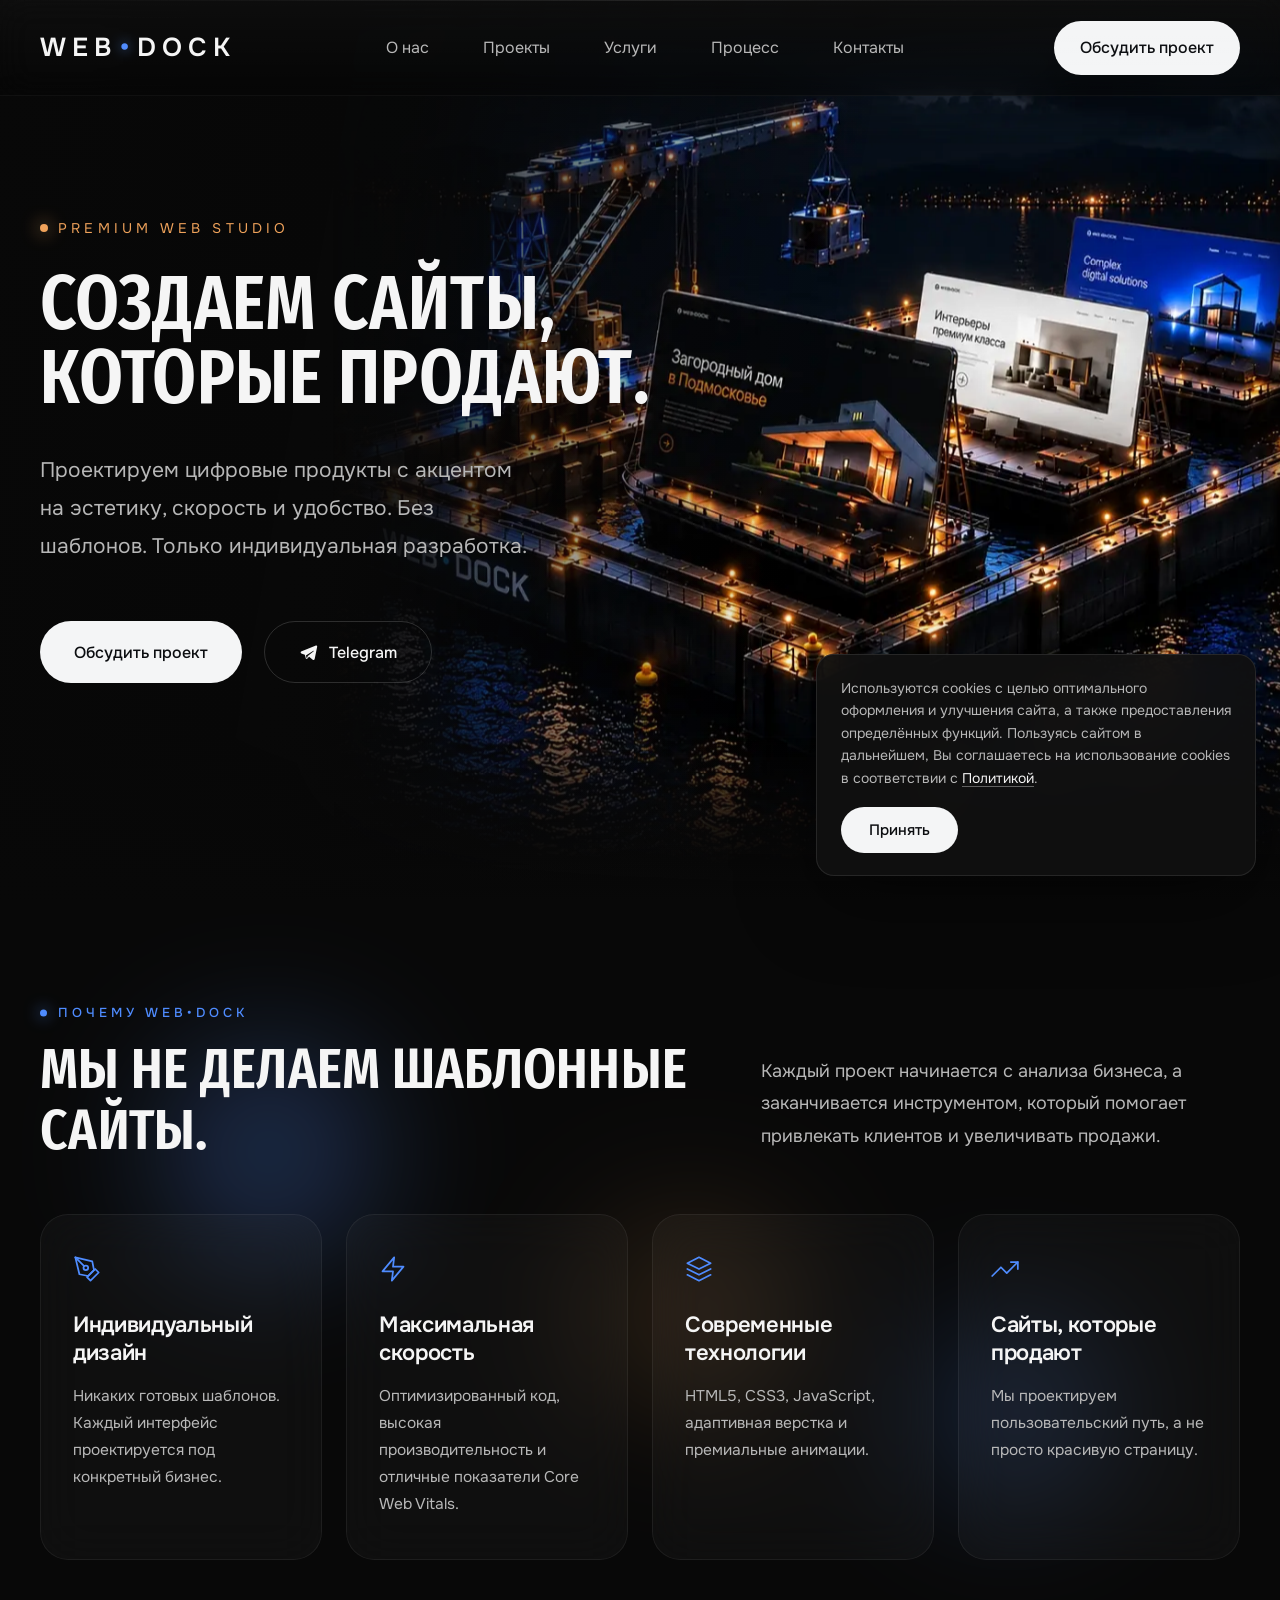
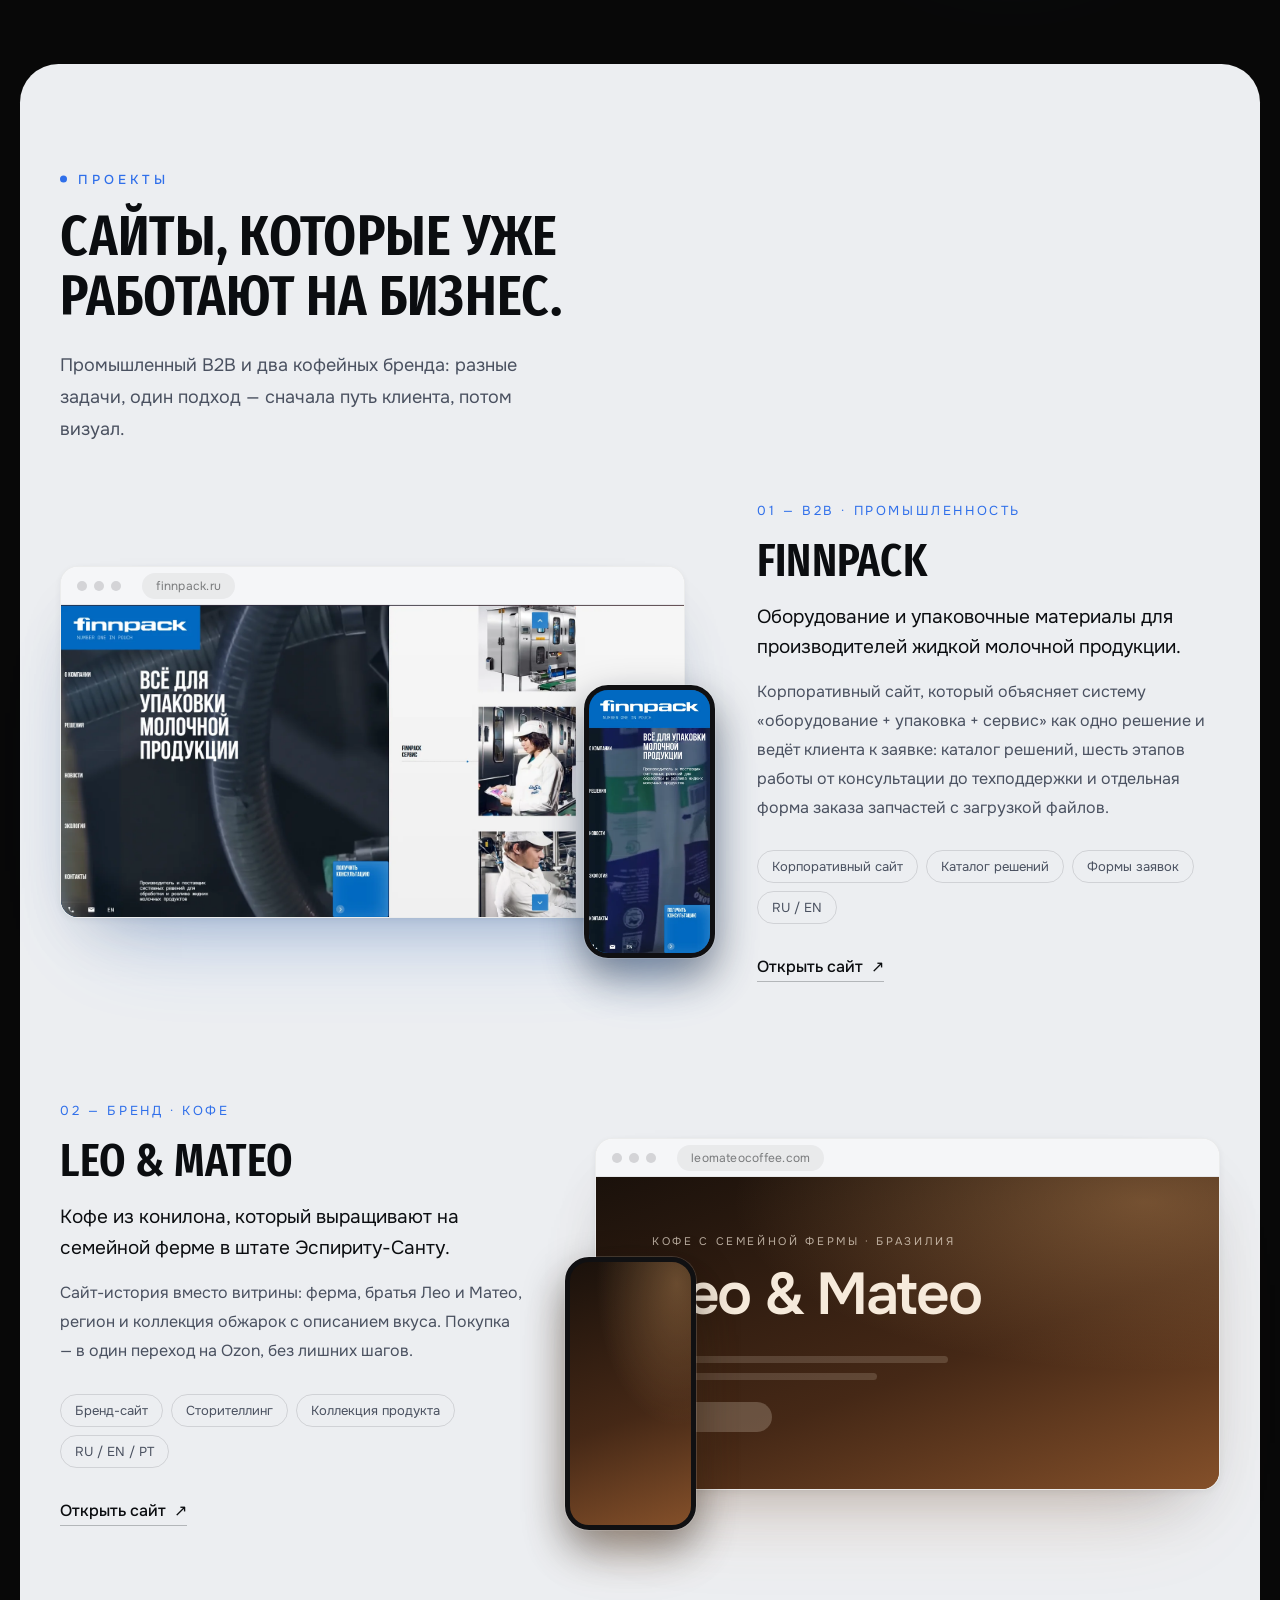
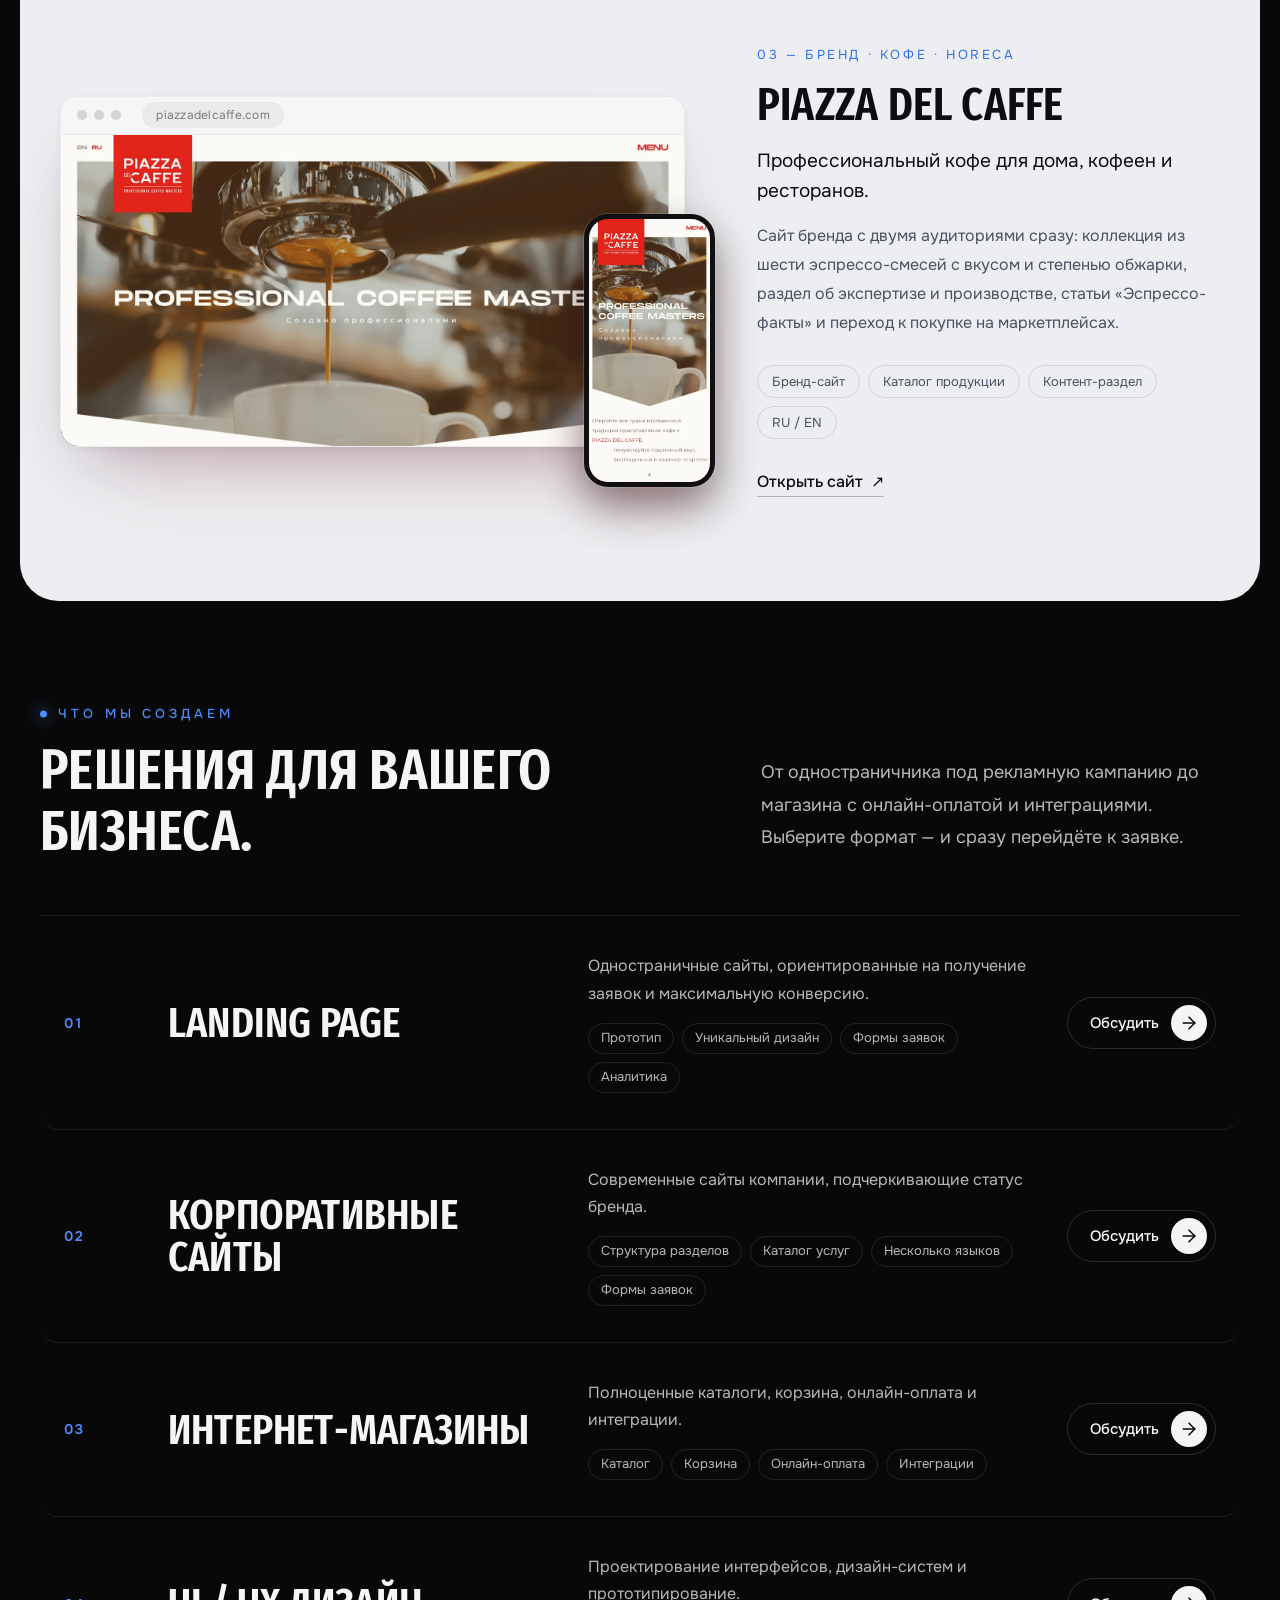
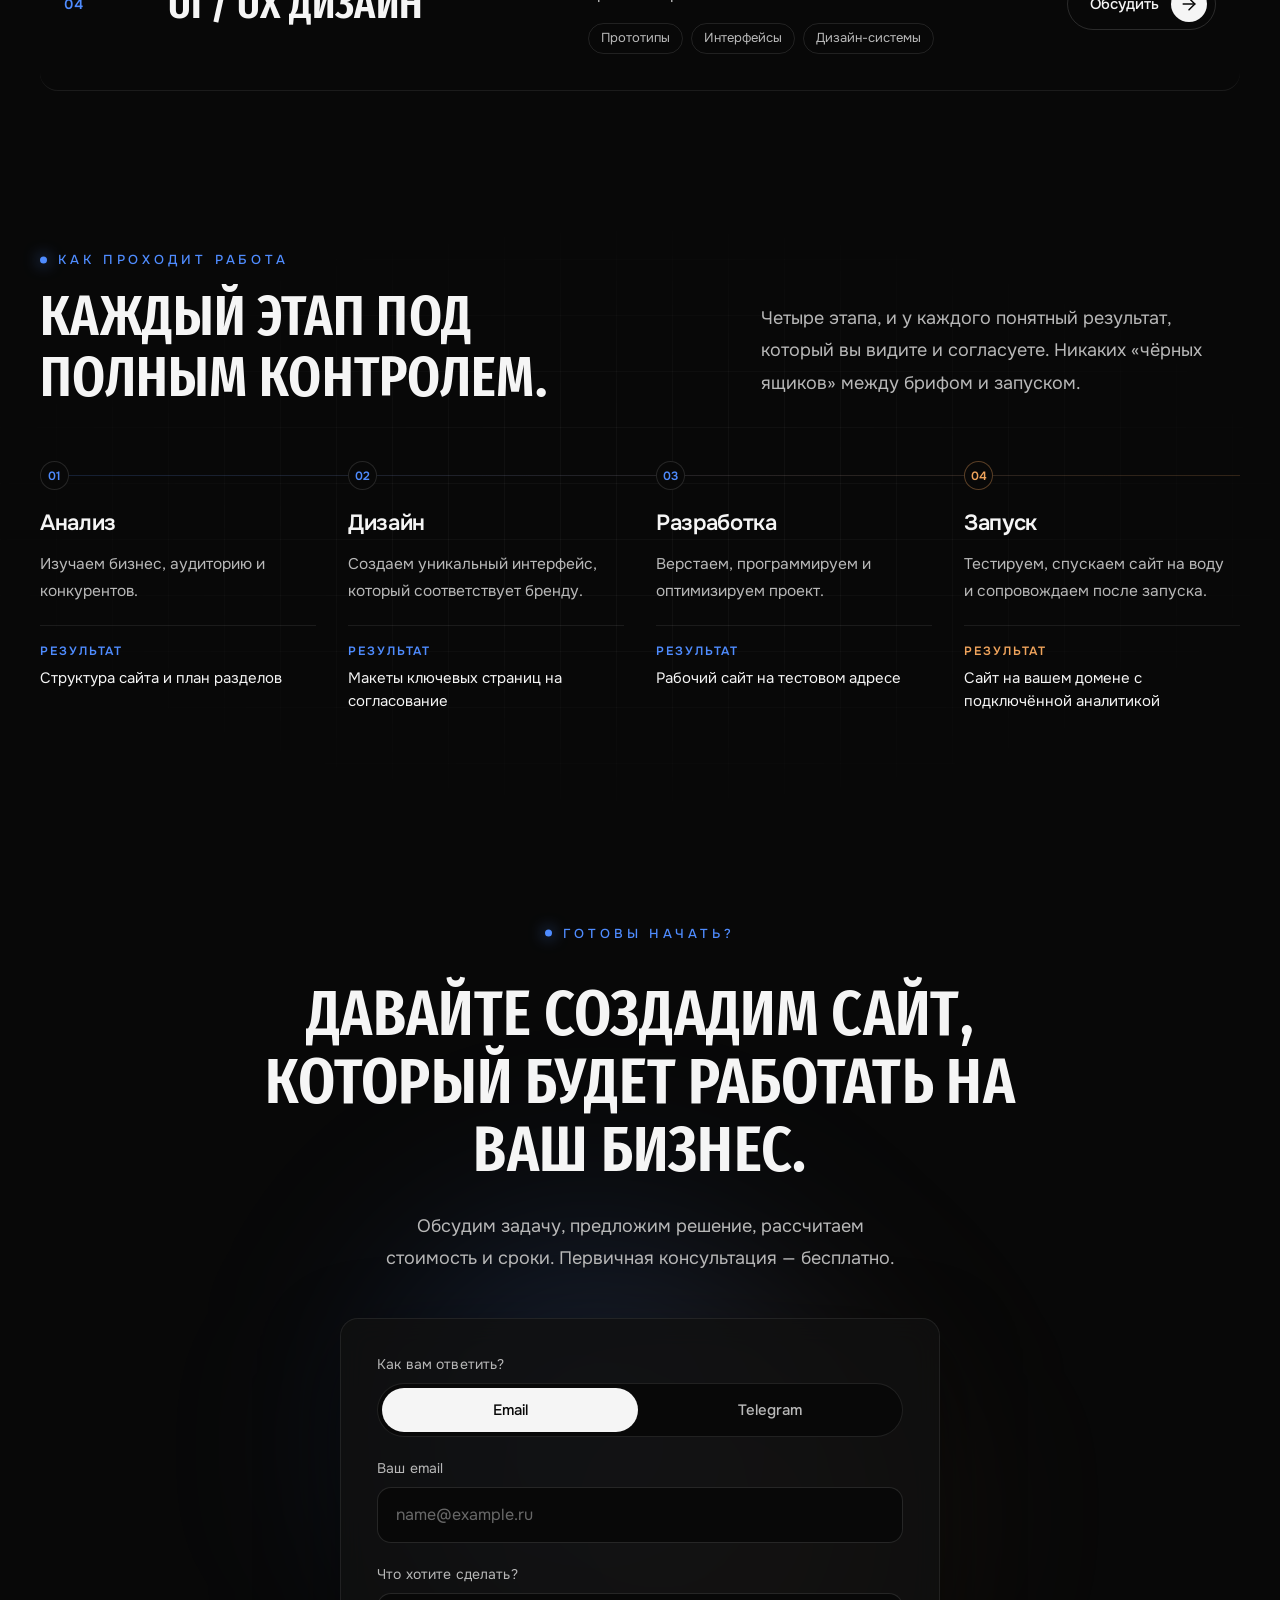
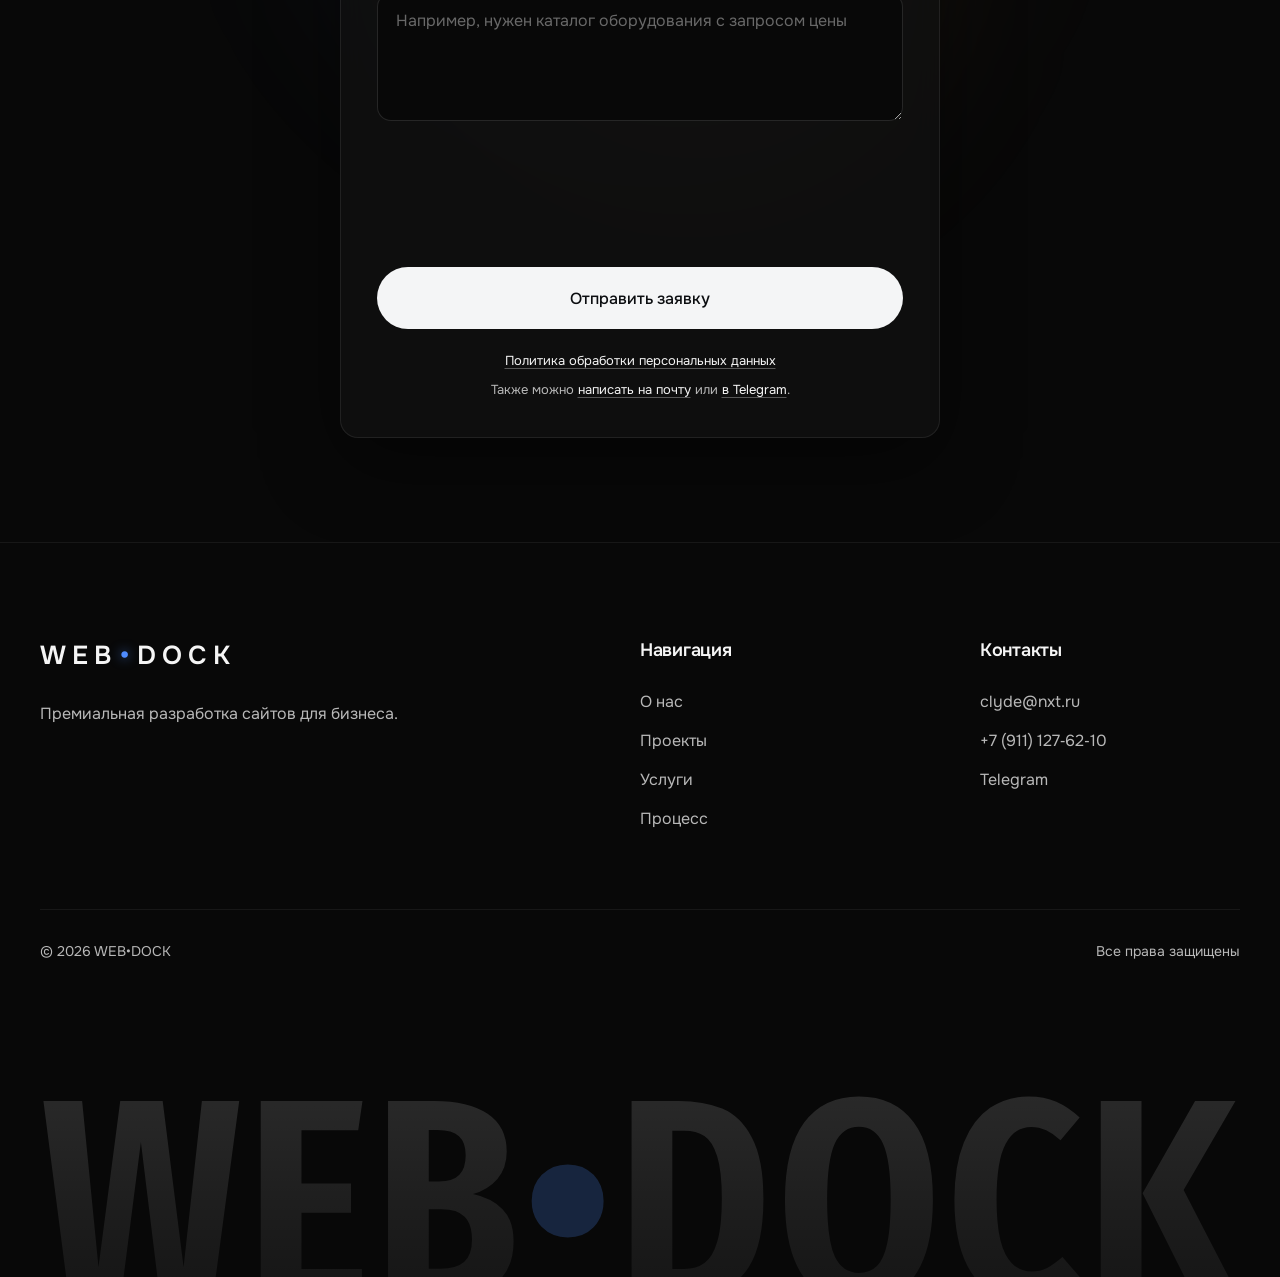
==== commit f90ea548: "Услуги ведут в форму, наглядный процесс, подсветка раздела в меню - Услуги: номер, описание, что вхо" ====
--- a/index.html
+++ b/index.html
@@ -48,33 +48,33 @@
     }
     </script>
 
-    <link rel="preload" href="assets/img/hero-bg.webp?v=20261126-4" as="image" type="image/webp" media="(min-width:769px)" fetchpriority="high">
-    <link rel="preload" href="assets/img/hero-bg-mobile.webp?v=20261126-4" as="image" type="image/webp" media="(max-width:768px)" fetchpriority="high">
+    <link rel="preload" href="assets/img/hero-bg.webp?v=20261127" as="image" type="image/webp" media="(min-width:769px)" fetchpriority="high">
+    <link rel="preload" href="assets/img/hero-bg-mobile.webp?v=20261127" as="image" type="image/webp" media="(max-width:768px)" fetchpriority="high">
 
     <link rel="preload" href="assets/fonts/onest-cyrillic-400-normal.woff2" as="font" type="font/woff2" crossorigin>
 
-    <link rel="stylesheet" href="assets/css/normalize.css?v=20261126-4">
-    <link rel="stylesheet" href="assets/css/fonts.css?v=20261126-4">
-    <link rel="stylesheet" href="assets/css/variables.css?v=20261126-4">
-    <link rel="stylesheet" href="assets/css/base.css?v=20261126-4">
-    <link rel="stylesheet" href="assets/css/layout.css?v=20261126-4">
-    <link rel="stylesheet" href="assets/css/buttons.css?v=20261126-4">
-    <link rel="stylesheet" href="assets/css/cards.css?v=20261126-4">
-    <link rel="stylesheet" href="assets/css/header.css?v=20261126-4">
-    <link rel="stylesheet" href="assets/css/mobile-nav.css?v=20261126-4">
-    <link rel="stylesheet" href="assets/css/hero.css?v=20261126-4">
-    <link rel="stylesheet" href="assets/css/hero-scene.css?v=20261126-4">
-    <link rel="stylesheet" href="assets/css/sections.css?v=20261126-4">
-    <link rel="stylesheet" href="assets/css/cases.css?v=20261126-4">
-    <link rel="stylesheet" href="assets/css/ambient.css?v=20261126-4">
-    <link rel="stylesheet" href="assets/css/footer.css?v=20261126-4">
-    <link rel="stylesheet" href="assets/css/cookie.css?v=20261126-4">
-    <link rel="stylesheet" href="assets/css/animations.css?v=20261126-4">
-    <link rel="stylesheet" href="assets/css/responsive.css?v=20261126-4">
-    <link rel="stylesheet" href="assets/css/typography.css?v=20261126-4">
-    <link rel="stylesheet" href="assets/css/theme.css?v=20261126-4">
-    <link rel="stylesheet" href="assets/css/details.css?v=20261126-4">
-    <link rel="stylesheet" href="assets/css/contact.css?v=20261126-4">
+    <link rel="stylesheet" href="assets/css/normalize.css?v=20261127">
+    <link rel="stylesheet" href="assets/css/fonts.css?v=20261127">
+    <link rel="stylesheet" href="assets/css/variables.css?v=20261127">
+    <link rel="stylesheet" href="assets/css/base.css?v=20261127">
+    <link rel="stylesheet" href="assets/css/layout.css?v=20261127">
+    <link rel="stylesheet" href="assets/css/buttons.css?v=20261127">
+    <link rel="stylesheet" href="assets/css/cards.css?v=20261127">
+    <link rel="stylesheet" href="assets/css/header.css?v=20261127">
+    <link rel="stylesheet" href="assets/css/mobile-nav.css?v=20261127">
+    <link rel="stylesheet" href="assets/css/hero.css?v=20261127">
+    <link rel="stylesheet" href="assets/css/hero-scene.css?v=20261127">
+    <link rel="stylesheet" href="assets/css/sections.css?v=20261127">
+    <link rel="stylesheet" href="assets/css/cases.css?v=20261127">
+    <link rel="stylesheet" href="assets/css/ambient.css?v=20261127">
+    <link rel="stylesheet" href="assets/css/footer.css?v=20261127">
+    <link rel="stylesheet" href="assets/css/cookie.css?v=20261127">
+    <link rel="stylesheet" href="assets/css/animations.css?v=20261127">
+    <link rel="stylesheet" href="assets/css/responsive.css?v=20261127">
+    <link rel="stylesheet" href="assets/css/typography.css?v=20261127">
+    <link rel="stylesheet" href="assets/css/theme.css?v=20261127">
+    <link rel="stylesheet" href="assets/css/details.css?v=20261127">
+    <link rel="stylesheet" href="assets/css/contact.css?v=20261127">
 <!-- Yandex.Metrika counter -->
 <script>
     (function(m,e,t,r,i,k,a){
@@ -617,25 +617,20 @@
 
     <div class="container">
 
-        <div class="section-heading">
+        <div class="section-heading section-heading--split">
 
             <span class="section-label">
-
                 Что мы создаем
-
             </span>
 
             <h2>
-
                 Решения
                 для вашего бизнеса.
-
             </h2>
 
             <p>
-
                 От одностраничника под рекламную кампанию до магазина с онлайн-оплатой и интеграциями.
-
+                Выберите формат — и сразу перейдёте к заявке.
             </p>
 
         </div>
@@ -644,80 +639,105 @@
 
             <article class="service">
 
-                <div class="service__body">
-<h3>
-
-                        Landing Page
-
-                    </h3>
-
-                    <p>
-
-                        Одностраничные сайты,
-                        ориентированные
-                        на получение заявок
-                        и максимальную конверсию.
-
-                    </p>
-                </div>
+                <span class="service__num" aria-hidden="true">01</span>
+
+                <h3 class="service__title">Landing Page</h3>
+
+                <div class="service__info">
+
+                    <p class="service__text">Одностраничные сайты, ориентированные на получение заявок и максимальную конверсию.</p>
+
+                    <ul class="service__tags" aria-label="Что входит">
+                        <li>Прототип</li>
+                        <li>Уникальный дизайн</li>
+                        <li>Формы заявок</li>
+                        <li>Аналитика</li>
+                    </ul>
+
+                </div>
+
+                <a class="service__link" href="#project-form" data-request="Нужен лендинг. " aria-label="Обсудить: Landing Page">
+                    <span class="service__link-text">Обсудить</span>
+                    <svg width="20" height="20" viewBox="0 0 24 24" fill="none" stroke="currentColor" stroke-width="1.8" stroke-linecap="round" stroke-linejoin="round" aria-hidden="true"><line x1="5" y1="12" x2="19" y2="12"/><polyline points="12 5 19 12 12 19"/></svg>
+                </a>
+
             </article>
 
             <article class="service">
 
-                <div class="service__body">
-<h3>
-
-                        Корпоративные сайты
-
-                    </h3>
-
-                    <p>
-
-                        Современные сайты компании,
-                        подчеркивающие
-                        статус бренда.
-
-                    </p>
-                </div>
+                <span class="service__num" aria-hidden="true">02</span>
+
+                <h3 class="service__title">Корпоративные сайты</h3>
+
+                <div class="service__info">
+
+                    <p class="service__text">Современные сайты компании, подчеркивающие статус бренда.</p>
+
+                    <ul class="service__tags" aria-label="Что входит">
+                        <li>Структура разделов</li>
+                        <li>Каталог услуг</li>
+                        <li>Несколько языков</li>
+                        <li>Формы заявок</li>
+                    </ul>
+
+                </div>
+
+                <a class="service__link" href="#project-form" data-request="Нужен корпоративный сайт. " aria-label="Обсудить: Корпоративные сайты">
+                    <span class="service__link-text">Обсудить</span>
+                    <svg width="20" height="20" viewBox="0 0 24 24" fill="none" stroke="currentColor" stroke-width="1.8" stroke-linecap="round" stroke-linejoin="round" aria-hidden="true"><line x1="5" y1="12" x2="19" y2="12"/><polyline points="12 5 19 12 12 19"/></svg>
+                </a>
+
             </article>
 
             <article class="service">
 
-                <div class="service__body">
-<h3>
-
-                        Интернет-магазины
-
-                    </h3>
-
-                    <p>
-
-                        Полноценные каталоги,
-                        корзина,
-                        онлайн-оплата
-                        и интеграции.
-
-                    </p>
-                </div>
+                <span class="service__num" aria-hidden="true">03</span>
+
+                <h3 class="service__title">Интернет-магазины</h3>
+
+                <div class="service__info">
+
+                    <p class="service__text">Полноценные каталоги, корзина, онлайн-оплата и интеграции.</p>
+
+                    <ul class="service__tags" aria-label="Что входит">
+                        <li>Каталог</li>
+                        <li>Корзина</li>
+                        <li>Онлайн-оплата</li>
+                        <li>Интеграции</li>
+                    </ul>
+
+                </div>
+
+                <a class="service__link" href="#project-form" data-request="Нужен интернет-магазин. " aria-label="Обсудить: Интернет-магазины">
+                    <span class="service__link-text">Обсудить</span>
+                    <svg width="20" height="20" viewBox="0 0 24 24" fill="none" stroke="currentColor" stroke-width="1.8" stroke-linecap="round" stroke-linejoin="round" aria-hidden="true"><line x1="5" y1="12" x2="19" y2="12"/><polyline points="12 5 19 12 12 19"/></svg>
+                </a>
+
             </article>
 
             <article class="service">
 
-                <div class="service__body">
-<h3>
-
-                        UI / UX дизайн
-
-                    </h3>
-
-                    <p>
-
-                        Проектирование интерфейсов,
-                        дизайн-систем
-                        и прототипирование.
-
-                    </p>
-                </div>
+                <span class="service__num" aria-hidden="true">04</span>
+
+                <h3 class="service__title">UI / UX дизайн</h3>
+
+                <div class="service__info">
+
+                    <p class="service__text">Проектирование интерфейсов, дизайн-систем и прототипирование.</p>
+
+                    <ul class="service__tags" aria-label="Что входит">
+                        <li>Прототипы</li>
+                        <li>Интерфейсы</li>
+                        <li>Дизайн-системы</li>
+                    </ul>
+
+                </div>
+
+                <a class="service__link" href="#project-form" data-request="Нужен дизайн интерфейса. " aria-label="Обсудить: UI / UX дизайн">
+                    <span class="service__link-text">Обсудить</span>
+                    <svg width="20" height="20" viewBox="0 0 24 24" fill="none" stroke="currentColor" stroke-width="1.8" stroke-linecap="round" stroke-linejoin="round" aria-hidden="true"><line x1="5" y1="12" x2="19" y2="12"/><polyline points="12 5 19 12 12 19"/></svg>
+                </a>
+
             </article>
 
         </div>
@@ -779,6 +799,11 @@
 
                     </p>
 
+                    <p class="timeline__result">
+                        <span>Результат</span>
+                        Структура сайта и план разделов
+                    </p>
+
                 </div>
 
             </div>
@@ -804,6 +829,11 @@
                         Создаем уникальный интерфейс,
                         который соответствует бренду.
 
+                    </p>
+
+                    <p class="timeline__result">
+                        <span>Результат</span>
+                        Макеты ключевых страниц на согласование
                     </p>
 
                 </div>
@@ -834,6 +864,11 @@
 
                     </p>
 
+                    <p class="timeline__result">
+                        <span>Результат</span>
+                        Рабочий сайт на тестовом адресе
+                    </p>
+
                 </div>
 
             </div>
@@ -859,6 +894,11 @@
                         Тестируем, спускаем сайт на воду
                         и сопровождаем после запуска.
 
+                    </p>
+
+                    <p class="timeline__result">
+                        <span>Результат</span>
+                        Сайт на вашем домене с подключённой аналитикой
                     </p>
 
                 </div>
@@ -1119,19 +1159,22 @@
 
 </aside>
 
-<script src="assets/js/header.js?v=20261126-4"></script>
-<script src="assets/js/nav.js?v=20261126-4"></script>
-<script src="assets/js/hero.js?v=20261126-4"></script>
-<script src="assets/js/hero-views.js?v=20261126-4"></script>
-<script src="assets/js/animations.js?v=20261126-4"></script>
-<script src="assets/js/spotlight.js?v=20261126-4"></script>
-<script src="assets/js/lines.js?v=20261126-4"></script>
-<script src="assets/js/floating.js?v=20261126-4"></script>
-<script src="assets/js/magnetic.js?v=20261126-4"></script>
-<script src="assets/js/cases.js?v=20261126-4"></script>
-<script src="assets/js/cookie.js?v=20261126-4"></script>
-<script src="assets/js/contact.js?v=20261126-4"></script>
-<script src="assets/js/app.js?v=20261126-4"></script>
+<script src="assets/js/header.js?v=20261127"></script>
+<script src="assets/js/nav.js?v=20261127"></script>
+<script src="assets/js/hero.js?v=20261127"></script>
+<script src="assets/js/hero-views.js?v=20261127"></script>
+<script src="assets/js/animations.js?v=20261127"></script>
+<script src="assets/js/spotlight.js?v=20261127"></script>
+<script src="assets/js/lines.js?v=20261127"></script>
+<script src="assets/js/floating.js?v=20261127"></script>
+<script src="assets/js/magnetic.js?v=20261127"></script>
+<script src="assets/js/cases.js?v=20261127"></script>
+<script src="assets/js/cookie.js?v=20261127"></script>
+<script src="assets/js/contact.js?v=20261127"></script>
+<script src="assets/js/services.js?v=20261127"></script>
+<script src="assets/js/process.js?v=20261127"></script>
+<script src="assets/js/nav-spy.js?v=20261127"></script>
+<script src="assets/js/app.js?v=20261127"></script>
 
 </body>
 </html>
--- a/assets/css/header.css
+++ b/assets/css/header.css
@@ -118,6 +118,16 @@
 
     transform:scaleX(1);
 }
+
+.nav a.is-active{
+
+    color:var(--text);
+}
+
+.nav a.is-active::after{
+
+    transform:scaleX(1);
+}
 .header{
 
     transition:
--- a/assets/css/mobile-nav.css
+++ b/assets/css/mobile-nav.css
@@ -86,6 +86,10 @@
     padding-left:12px;
 }
 
+.mobile-nav__list a.is-active{
+    color:var(--accent);
+}
+
 .mobile-nav__cta{
     margin-top:40px;
     align-self:flex-start;
--- a/assets/css/hero-scene.css
+++ b/assets/css/hero-scene.css
@@ -21,7 +21,7 @@
     width:80%;
     aspect-ratio:1691/930;
     margin:auto 0;
-    background:url("../img/hero-bg.webp?v=20261126-4") center/cover no-repeat;
+    background:url("../img/hero-bg.webp?v=20261127") center/cover no-repeat;
 
     -webkit-mask-image:
         linear-gradient(90deg, transparent 0%, #000 16%, #000 90%, transparent 100%),
@@ -86,7 +86,7 @@
         width:min(112vw,640px);
         margin-left:calc(min(112vw,640px) / -2);
         aspect-ratio:1128/1394;
-        background-image:url("../img/hero-bg-mobile.webp?v=20261126-4");
+        background-image:url("../img/hero-bg-mobile.webp?v=20261127");
 
         -webkit-mask-image:
             linear-gradient(90deg, transparent 0%, #000 10%, #000 90%, transparent 100%),
--- a/assets/css/sections.css
+++ b/assets/css/sections.css
@@ -3,83 +3,223 @@
 .services{
     position:relative;
     overflow:hidden;
-}
-
-.services__list {
-
-    display: flex;
-    flex-direction: column;
-    position: relative;
-    overflow: hidden;
-}
-
-.service {
-
-    display: grid;
-    grid-template-columns: 90px minmax(0, 1fr);
-    align-items: center;
-
-    gap: 32px;
-
-    padding: 42px 0;
-
-    border-bottom: 1px solid rgba(255,255,255,.06);
-
-    position: relative;
-
-    transition: .45s ease;
-}
-
-.service::before {
-
-    content: "";
-
-    position: absolute;
-
-    left: 0;
-    bottom: 0;
-
-    width: 0;
-    height: 1px;
-
-    background: var(--accent);
-
-    transition: width .45s ease;
-}
-
-.service:hover::before {
-
-    width: 100%;
-}
-.service h3 {
-
-    font-size: 38px;
-
-    font-weight: 600;
-
-    margin-bottom: 14px;
-
-    letter-spacing: -.03em;
-
-    overflow-wrap: anywhere;
-
-    transition: .35s;
-}
-
-.service:hover h3 {
-
-    transform: translateX(12px);
-}
-.service p {
-
-    max-width: 620px;
-
-    color: var(--gray);
-
-    line-height: 1.8;
-}
-.service__body{
-    min-width:0;
+    padding-bottom:56px;
+}
+
+@media (max-width:576px){
+    .services{
+        padding-bottom:40px;
+    }
+}
+
+.services__list{
+    display:flex;
+    flex-direction:column;
+    border-top:1px solid rgba(255,255,255,.08);
+}
+
+.service{
+    position:relative;
+    display:grid;
+    grid-template-columns:72px minmax(0,1fr) minmax(0,1.15fr) auto;
+    gap:32px;
+    align-items:center;
+    padding:36px 24px;
+    border-bottom:1px solid rgba(255,255,255,.08);
+    border-radius:var(--radius);
+    transition:background .45s ease;
+}
+
+.service::before{
+    content:"";
+    position:absolute;
+    left:0;
+    bottom:-1px;
+    width:100%;
+    height:1px;
+    background:linear-gradient(90deg,var(--accent),var(--accent-warm));
+    transform:scaleX(0);
+    transform-origin:left;
+    transition:transform .6s cubic-bezier(.22,1,.36,1);
+}
+
+.service__num{
+    color:var(--accent);
+    font-size:14px;
+    font-weight:600;
+    letter-spacing:.1em;
+    font-variant-numeric:tabular-nums;
+}
+
+.service__title{
+    font-size:38px;
+    font-weight:600;
+    line-height:1.05;
+    letter-spacing:-.03em;
+    overflow-wrap:anywhere;
+    transition:transform .45s cubic-bezier(.22,1,.36,1);
+}
+
+.service__text{
+    color:var(--gray);
+    font-size:16px;
+    line-height:1.7;
+}
+
+.service__tags{
+    display:flex;
+    flex-wrap:wrap;
+    gap:8px;
+    margin-top:16px;
+}
+
+.service__tags li{
+    padding:6px 12px;
+    border:1px solid rgba(255,255,255,.1);
+    border-radius:999px;
+    color:var(--gray);
+    font-size:13px;
+    line-height:1.3;
+    transition:border-color .35s ease, color .35s ease;
+}
+
+.service__link{
+    display:inline-flex;
+    align-items:center;
+    gap:12px;
+    height:52px;
+    padding:0 8px 0 22px;
+    border:1px solid rgba(255,255,255,.14);
+    border-radius:999px;
+    color:var(--text);
+    font-size:15px;
+    font-weight:500;
+    white-space:nowrap;
+    transition:background .35s ease, color .35s ease, border-color .35s ease;
+}
+
+.service__link svg{
+    display:block;
+    flex-shrink:0;
+    width:36px;
+    height:36px;
+    padding:8px;
+    border-radius:50%;
+    background:var(--text);
+    color:var(--bg);
+    transition:transform .45s cubic-bezier(.22,1,.36,1);
+}
+
+.service__link:focus-visible{
+    outline:2px solid var(--accent);
+    outline-offset:3px;
+}
+
+@media (hover:hover){
+
+    .service:hover{
+        background:rgba(255,255,255,.025);
+    }
+
+    .service:hover::before{
+        transform:scaleX(1);
+    }
+
+    .service:hover .service__title{
+        transform:translateX(8px);
+    }
+
+    .service:hover .service__tags li{
+        border-color:rgba(255,255,255,.2);
+        color:var(--text);
+    }
+
+    .service__link:hover{
+        border-color:var(--text);
+        background:var(--text);
+        color:var(--bg);
+    }
+
+    .service__link:hover svg{
+        background:var(--bg);
+        color:var(--text);
+        transform:translateX(3px);
+    }
+}
+
+@media (max-width:1200px){
+
+    .service{
+        grid-template-columns:56px minmax(0,1fr) auto;
+        row-gap:18px;
+    }
+
+    .service__info{
+        grid-column:2 / 4;
+        grid-row:2;
+    }
+}
+
+@media (max-width:768px){
+
+    .service{
+        grid-template-columns:minmax(0,1fr) auto;
+        gap:14px 16px;
+        padding:28px 0;
+        border-radius:0;
+    }
+
+    .service__num{
+        grid-column:1 / 3;
+    }
+
+    .service__title{
+        grid-column:1;
+        grid-row:2;
+    }
+
+    .service__link{
+        grid-column:2;
+        grid-row:2;
+        padding:0;
+        border:0;
+        height:auto;
+    }
+
+    .service__link-text{
+        position:absolute;
+        width:1px;
+        height:1px;
+        overflow:hidden;
+        clip:rect(0 0 0 0);
+        white-space:nowrap;
+    }
+
+    .service__link svg{
+        width:44px;
+        height:44px;
+        padding:11px;
+    }
+
+    .service__info{
+        grid-column:1 / 3;
+        grid-row:3;
+    }
+
+    .service__tags{
+        margin-top:12px;
+    }
+}
+
+@media (prefers-reduced-motion:reduce){
+
+    .service,
+    .service::before,
+    .service__title,
+    .service__link,
+    .service__link svg{
+        transition:none;
+    }
 }
 
 /* Advantages */
@@ -190,12 +330,72 @@
     max-width:26ch;
 }
 
+/* Filled part of the line, driven by --progress from process.js */
+
+.timeline::after{
+    content:"";
+    position:absolute;
+    top:14px;
+    left:0;
+    right:0;
+    height:2px;
+    margin-top:-.5px;
+    background:linear-gradient(90deg,var(--accent) 0%,var(--accent-warm) 100%);
+    transform:scaleX(var(--progress, 0));
+    transform-origin:left;
+    z-index:1;
+}
+
+.timeline__step{
+    transition:background .45s ease, border-color .45s ease, color .45s ease, box-shadow .45s ease;
+}
+
+.timeline__item.is-reached .timeline__step{
+    background:var(--accent);
+    border-color:var(--accent);
+    color:var(--bg);
+    box-shadow:0 0 18px rgba(79,140,255,.45);
+}
+
+.timeline__item.is-reached:last-child .timeline__step{
+    background:var(--accent-warm);
+    border-color:var(--accent-warm);
+    color:var(--bg);
+    box-shadow:0 0 18px rgba(240,164,92,.45);
+}
+
+.timeline__item .timeline__result{
+    display:block;
+    margin-top:20px;
+    padding-top:16px;
+    border-top:1px solid rgba(255,255,255,.08);
+    color:var(--text);
+    font-size:15px;
+    line-height:1.55;
+    max-width:28ch;
+}
+
+.timeline__result span{
+    display:block;
+    margin-bottom:6px;
+    color:var(--accent);
+    font-size:12px;
+    font-weight:600;
+    letter-spacing:.16em;
+    text-transform:uppercase;
+}
+
+.timeline__item:last-child .timeline__result span{
+    color:var(--accent-warm);
+}
+
 @media (max-width:992px){
     .timeline{
         grid-template-columns:repeat(2,1fr);
         row-gap:56px;
     }
-    .timeline::before{
+    .timeline::before,
+    .timeline::after{
         display:none;
     }
 }
@@ -203,6 +403,44 @@
 @media (max-width:576px){
     .timeline{
         grid-template-columns:1fr;
+        row-gap:36px;
+        padding-left:48px;
+    }
+    .timeline::before,
+    .timeline::after{
+        display:block;
+        top:14px;
+        bottom:14px;
+        left:14px;
+        right:auto;
+        width:1px;
+        height:auto;
+        margin:0;
+    }
+    .timeline::before{
+        background:linear-gradient(180deg,var(--accent) 0%,var(--accent-warm) 100%);
+    }
+    .timeline::after{
+        width:2px;
+        margin-left:-.5px;
+        background:linear-gradient(180deg,var(--accent) 0%,var(--accent-warm) 100%);
+        transform:scaleY(var(--progress, 0));
+        transform-origin:top;
+    }
+    .timeline__item{
+        padding-top:0;
+    }
+    .timeline__step{
+        left:-48px;
+    }
+    .timeline__item h3{
+        margin-top:2px;
+    }
+}
+
+@media (prefers-reduced-motion:reduce){
+    .timeline__step{
+        transition:none;
     }
 }
 
--- a/assets/css/responsive.css
+++ b/assets/css/responsive.css
@@ -96,11 +96,6 @@
 
 @media (max-width:576px){
 
-    .service h3{
-
-        font-size:28px;
-    }
-
     .hero h1{
 
         font-size:44px;
--- a/assets/css/typography.css
+++ b/assets/css/typography.css
@@ -12,7 +12,7 @@
 .section-heading h2,
 .cta h2,
 .case__info h3,
-.service h3{
+.service__title{
     font-family:var(--font-display);
     font-weight:var(--display-weight);
     text-transform:var(--display-transform);
@@ -36,7 +36,7 @@
     font-size:calc(clamp(32px,3.2vw,48px) * var(--display-scale));
 }
 
-.service h3{
+.service__title{
     font-size:calc(38px * var(--display-scale));
 }
 
@@ -62,7 +62,7 @@
     .hero h1{
         font-size:calc(44px * var(--display-scale));
     }
-    .service h3{
+    .service__title{
         font-size:calc(28px * var(--display-scale));
     }
 }
--- a/assets/css/theme.css
+++ b/assets/css/theme.css
@@ -49,7 +49,7 @@
 
 .timeline::before{
     background:linear-gradient(90deg, var(--accent) 0%, var(--accent-warm) 100%);
-    opacity:.45;
+    opacity:.18;
 }
 
 .timeline__item:last-child .timeline__step{
--- a/assets/css/details.css
+++ b/assets/css/details.css
@@ -10,36 +10,6 @@
 .card:hover .advantage-card__icon{
     color:var(--accent-warm);
     transform:translateY(-2px);
-}
-
-/* Services layout */
-
-.service{
-    grid-template-columns:minmax(0,1fr);
-}
-
-.service__body{
-    display:grid;
-    grid-template-columns:minmax(0,1fr) minmax(0,1fr);
-    gap:48px;
-    align-items:center;
-}
-
-.service h3{
-    margin-bottom:0;
-}
-
-.service p{
-    max-width:520px;
-}
-
-@media (max-width:768px){
-    .service__body{
-        display:block;
-    }
-    .service h3{
-        margin-bottom:12px;
-    }
 }
 
 /* Line-by-line heading reveal */
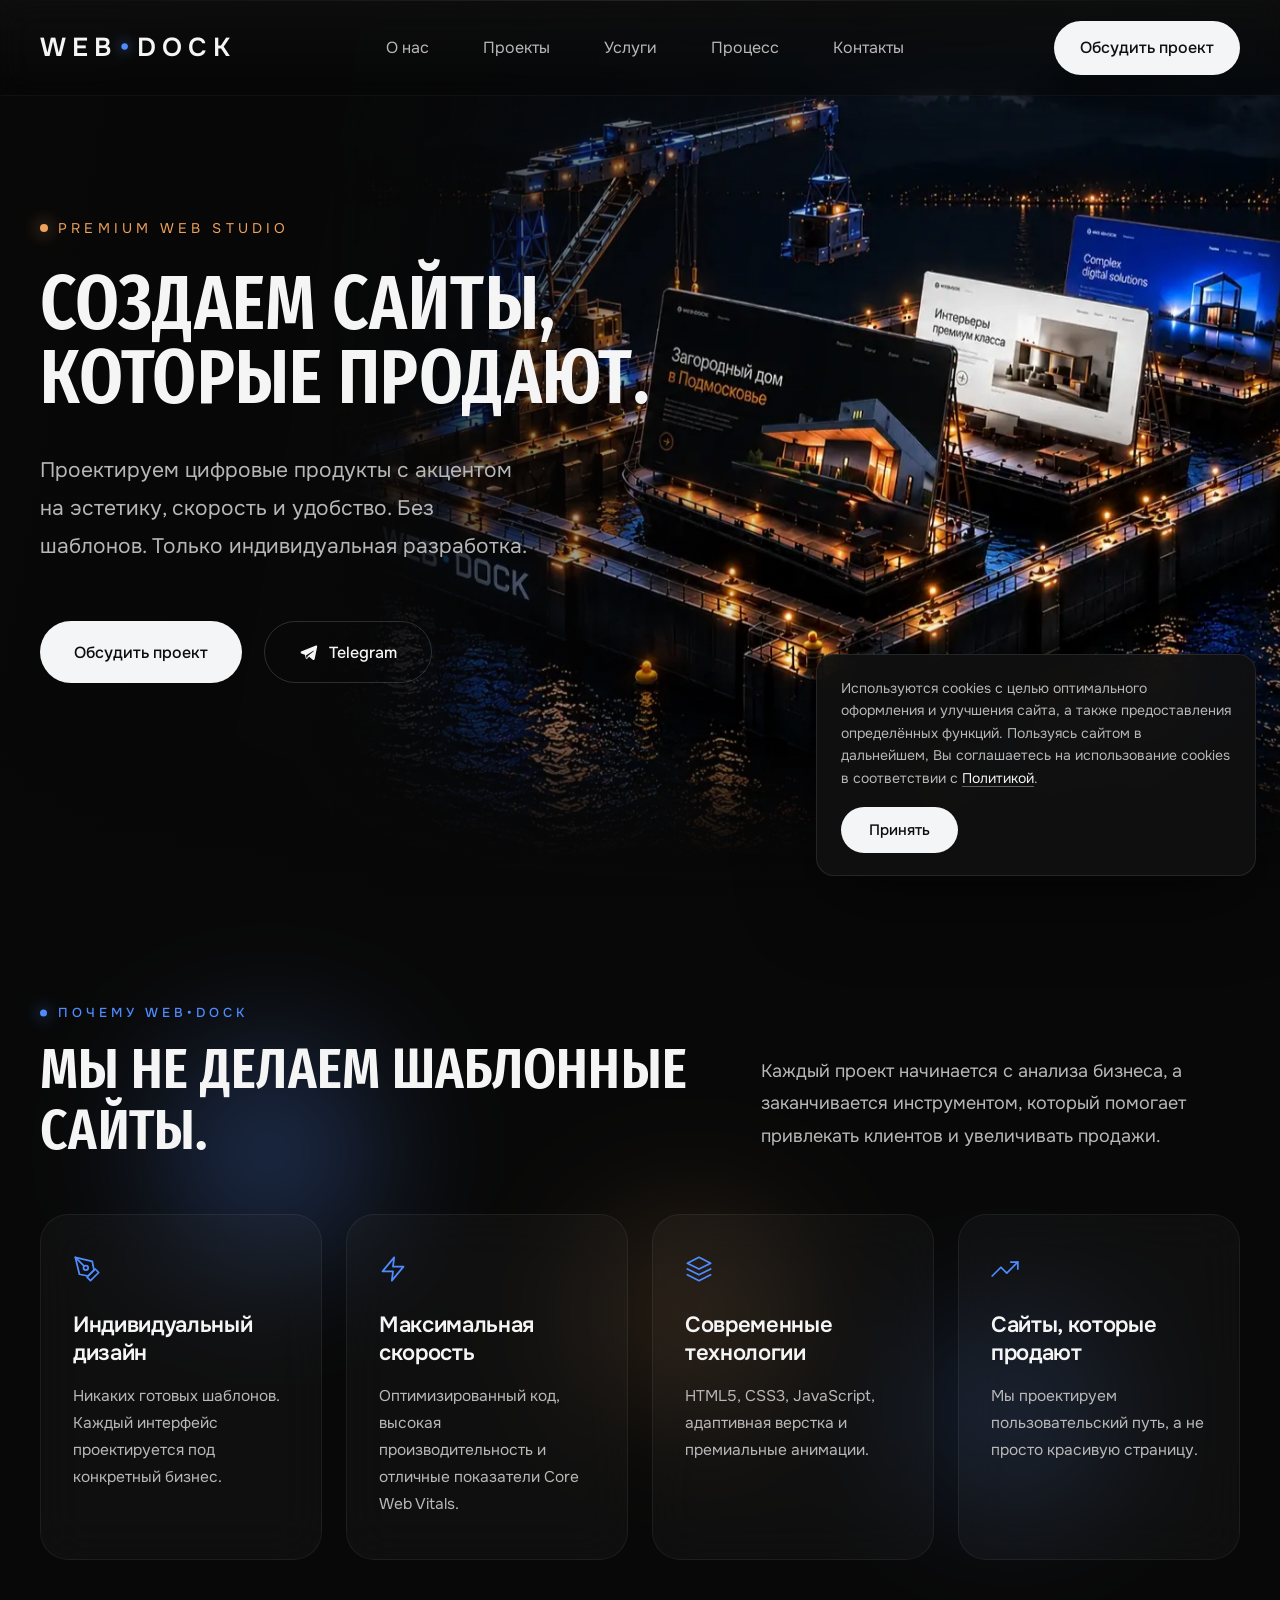
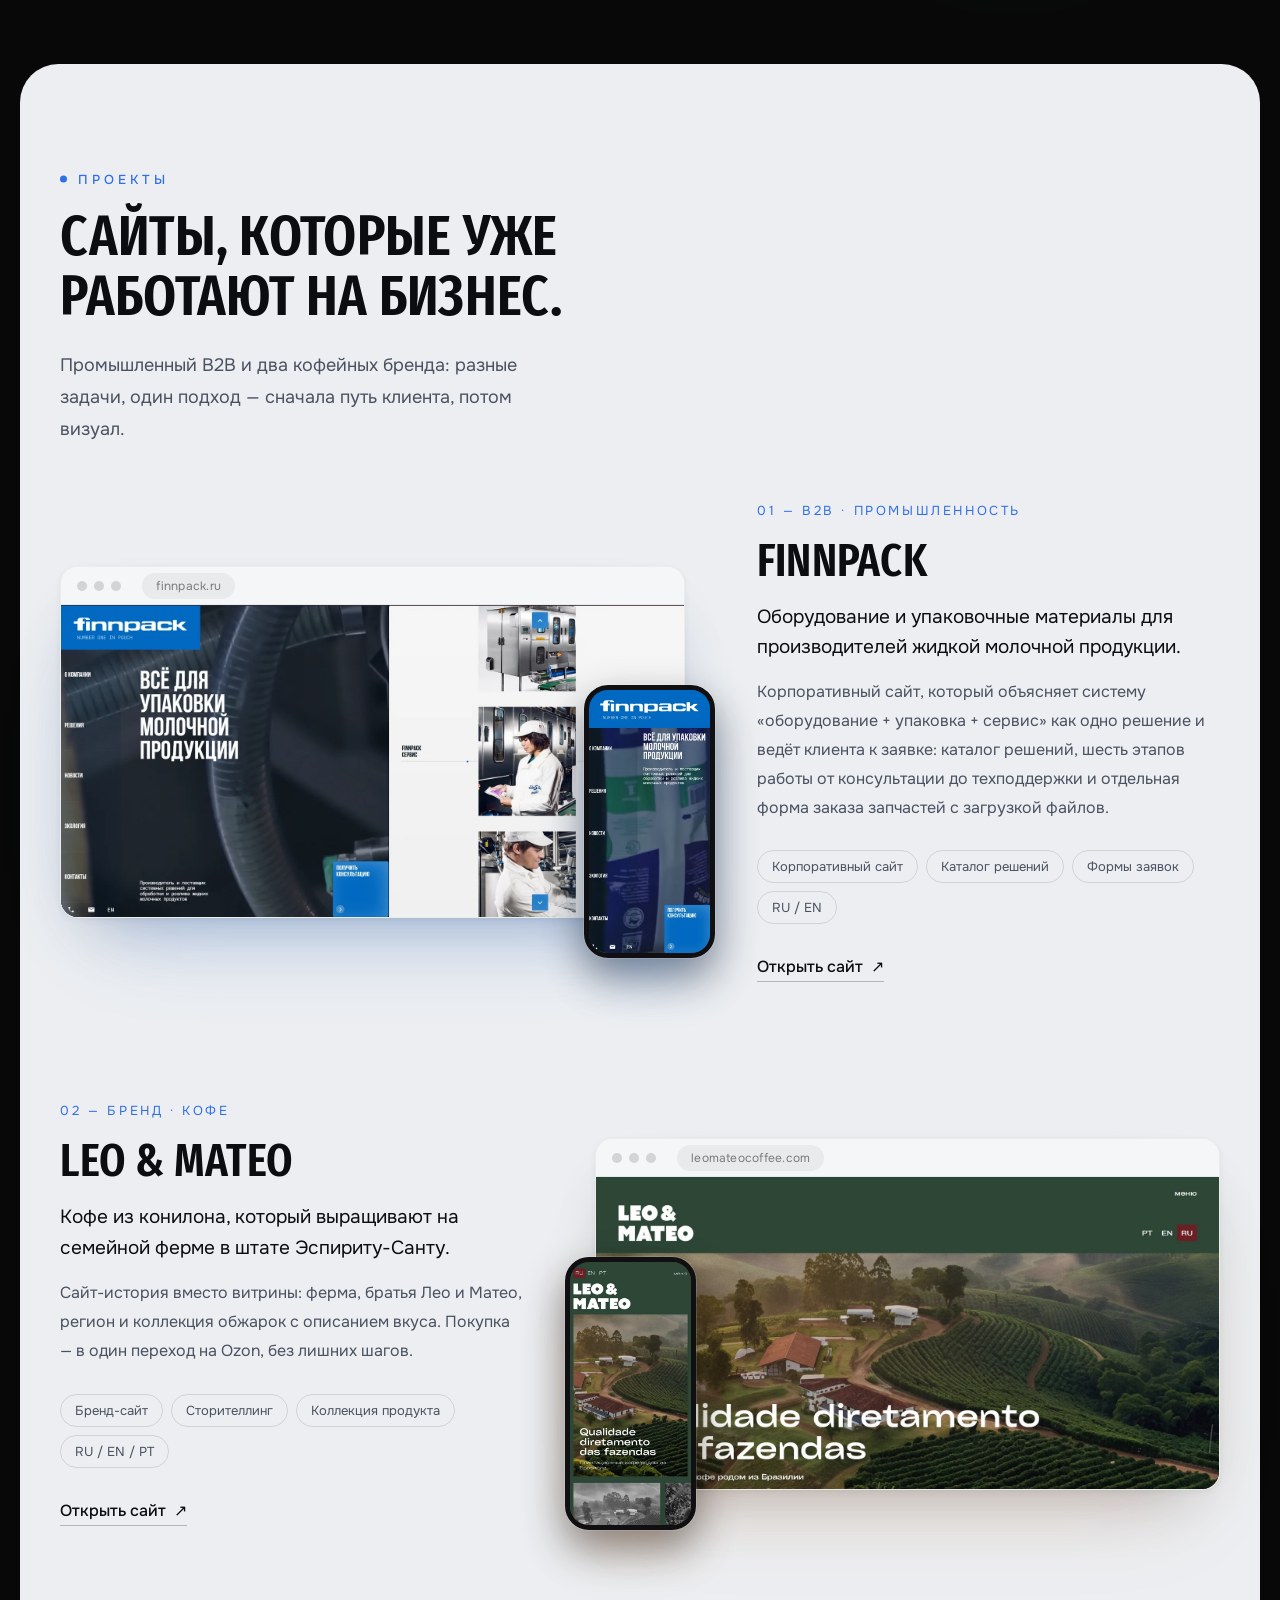
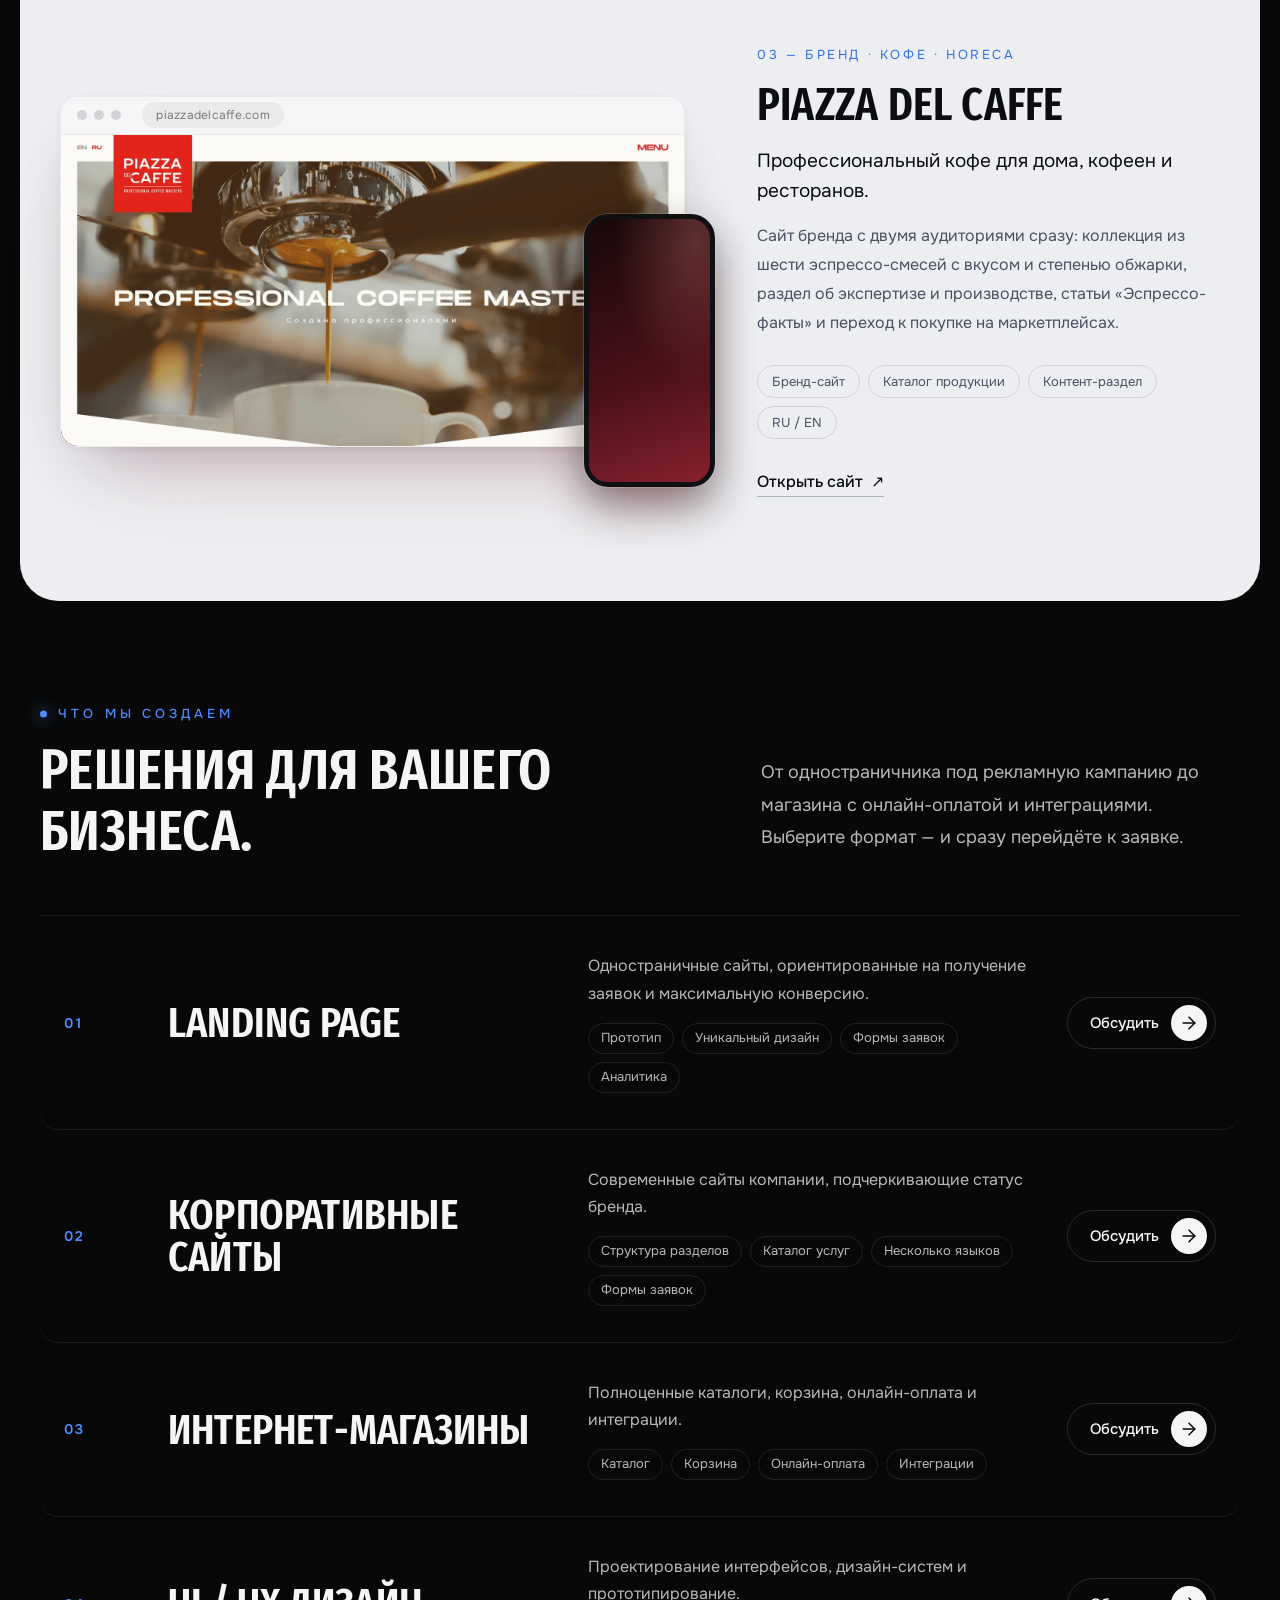
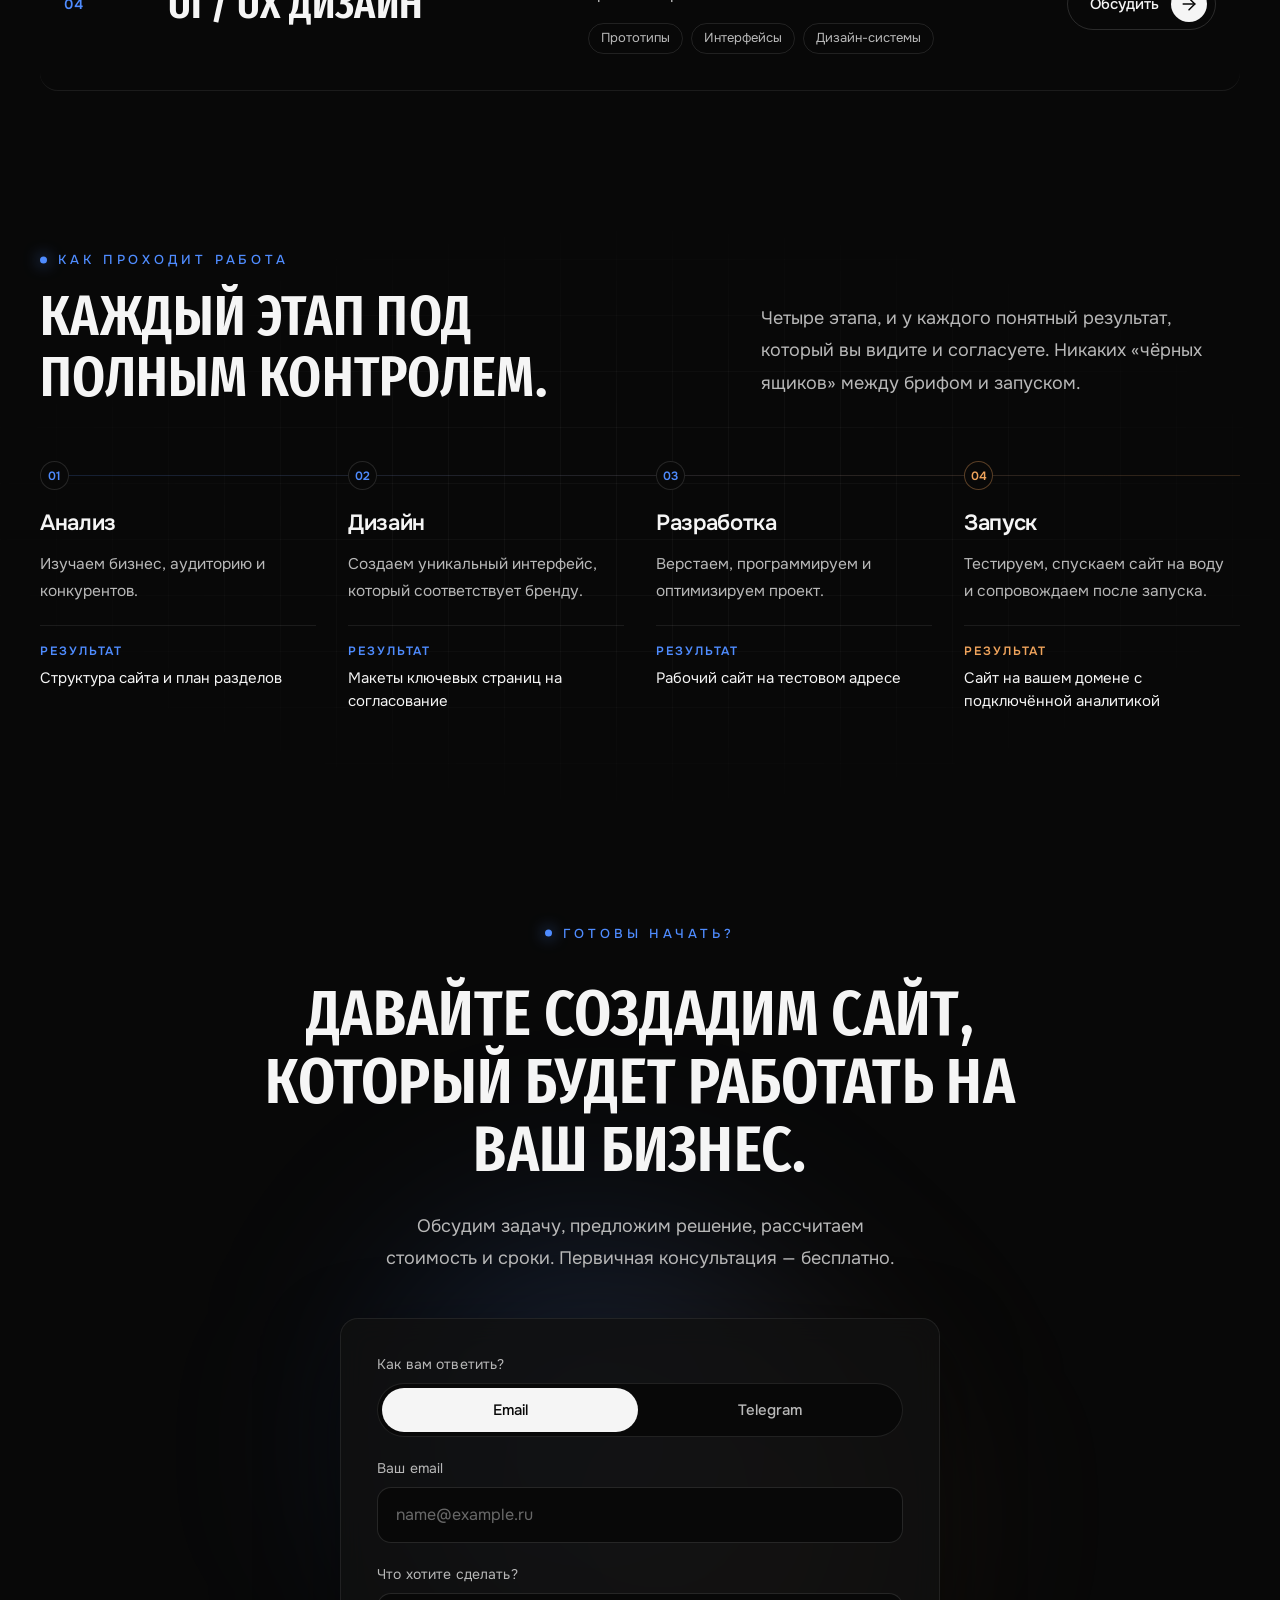
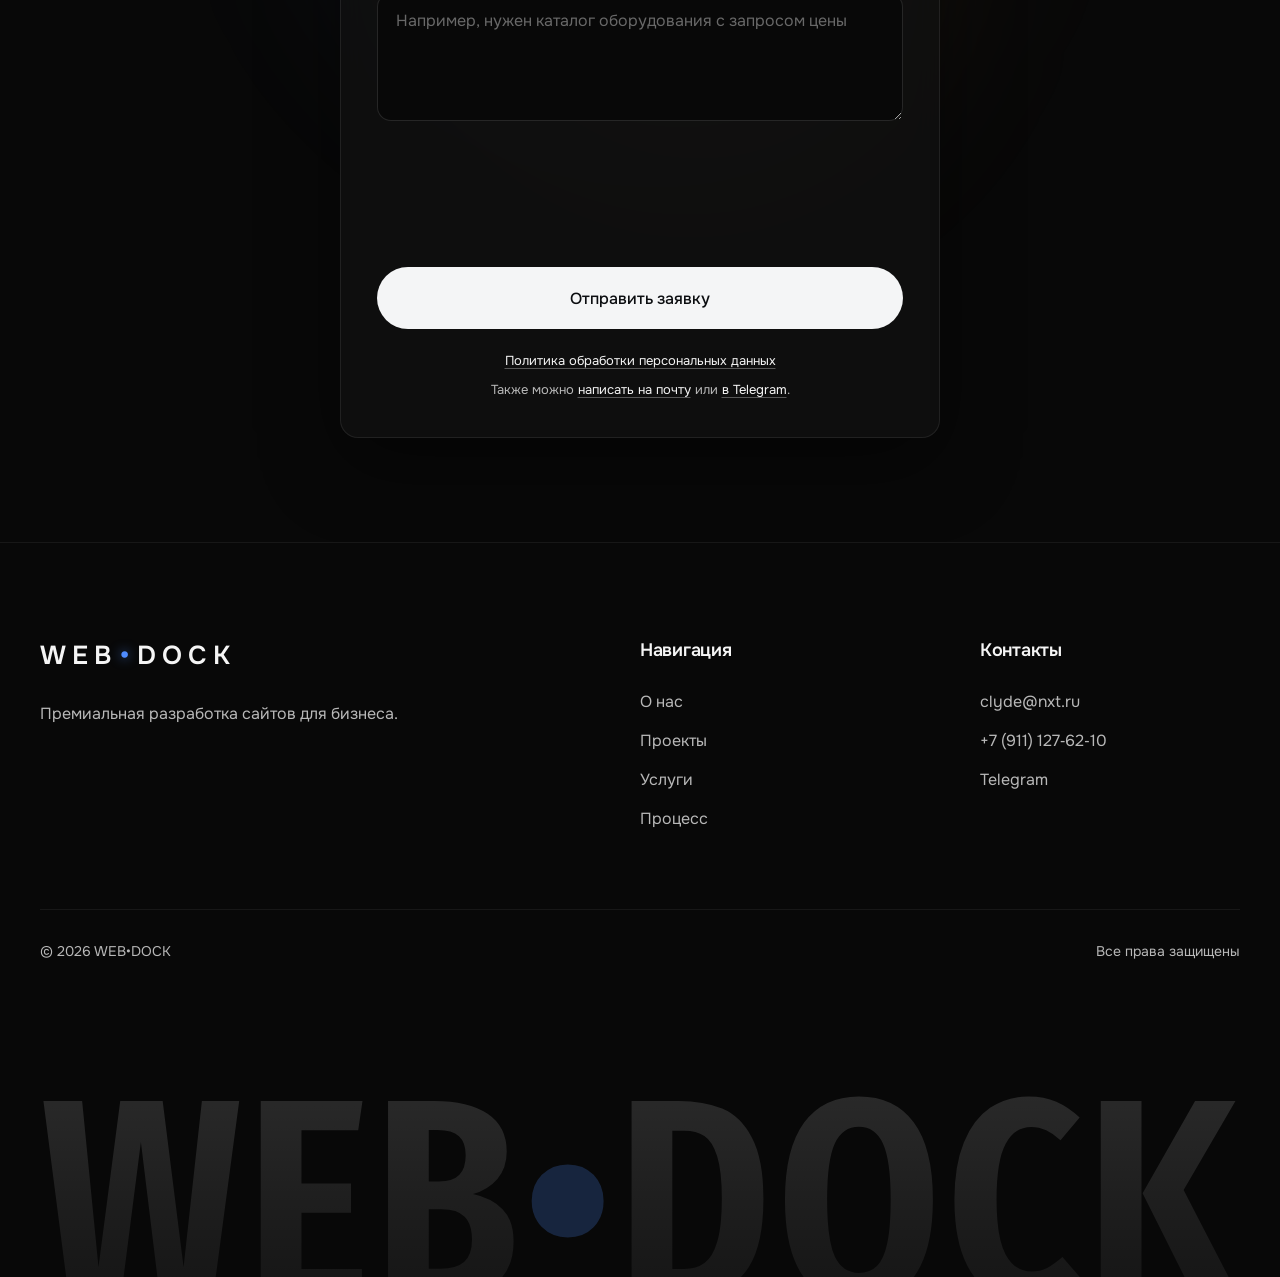
==== commit d3a47d10: "Процесс: линия больше не перечёркивает номера шагов Шаги остаются отдельными слоями после анимации п" ====
--- a/index.html
+++ b/index.html
@@ -48,33 +48,33 @@
     }
     </script>
 
-    <link rel="preload" href="assets/img/hero-bg.webp?v=20261127" as="image" type="image/webp" media="(min-width:769px)" fetchpriority="high">
-    <link rel="preload" href="assets/img/hero-bg-mobile.webp?v=20261127" as="image" type="image/webp" media="(max-width:768px)" fetchpriority="high">
+    <link rel="preload" href="assets/img/hero-bg.webp?v=20261127-2" as="image" type="image/webp" media="(min-width:769px)" fetchpriority="high">
+    <link rel="preload" href="assets/img/hero-bg-mobile.webp?v=20261127-2" as="image" type="image/webp" media="(max-width:768px)" fetchpriority="high">
 
     <link rel="preload" href="assets/fonts/onest-cyrillic-400-normal.woff2" as="font" type="font/woff2" crossorigin>
 
-    <link rel="stylesheet" href="assets/css/normalize.css?v=20261127">
-    <link rel="stylesheet" href="assets/css/fonts.css?v=20261127">
-    <link rel="stylesheet" href="assets/css/variables.css?v=20261127">
-    <link rel="stylesheet" href="assets/css/base.css?v=20261127">
-    <link rel="stylesheet" href="assets/css/layout.css?v=20261127">
-    <link rel="stylesheet" href="assets/css/buttons.css?v=20261127">
-    <link rel="stylesheet" href="assets/css/cards.css?v=20261127">
-    <link rel="stylesheet" href="assets/css/header.css?v=20261127">
-    <link rel="stylesheet" href="assets/css/mobile-nav.css?v=20261127">
-    <link rel="stylesheet" href="assets/css/hero.css?v=20261127">
-    <link rel="stylesheet" href="assets/css/hero-scene.css?v=20261127">
-    <link rel="stylesheet" href="assets/css/sections.css?v=20261127">
-    <link rel="stylesheet" href="assets/css/cases.css?v=20261127">
-    <link rel="stylesheet" href="assets/css/ambient.css?v=20261127">
-    <link rel="stylesheet" href="assets/css/footer.css?v=20261127">
-    <link rel="stylesheet" href="assets/css/cookie.css?v=20261127">
-    <link rel="stylesheet" href="assets/css/animations.css?v=20261127">
-    <link rel="stylesheet" href="assets/css/responsive.css?v=20261127">
-    <link rel="stylesheet" href="assets/css/typography.css?v=20261127">
-    <link rel="stylesheet" href="assets/css/theme.css?v=20261127">
-    <link rel="stylesheet" href="assets/css/details.css?v=20261127">
-    <link rel="stylesheet" href="assets/css/contact.css?v=20261127">
+    <link rel="stylesheet" href="assets/css/normalize.css?v=20261127-2">
+    <link rel="stylesheet" href="assets/css/fonts.css?v=20261127-2">
+    <link rel="stylesheet" href="assets/css/variables.css?v=20261127-2">
+    <link rel="stylesheet" href="assets/css/base.css?v=20261127-2">
+    <link rel="stylesheet" href="assets/css/layout.css?v=20261127-2">
+    <link rel="stylesheet" href="assets/css/buttons.css?v=20261127-2">
+    <link rel="stylesheet" href="assets/css/cards.css?v=20261127-2">
+    <link rel="stylesheet" href="assets/css/header.css?v=20261127-2">
+    <link rel="stylesheet" href="assets/css/mobile-nav.css?v=20261127-2">
+    <link rel="stylesheet" href="assets/css/hero.css?v=20261127-2">
+    <link rel="stylesheet" href="assets/css/hero-scene.css?v=20261127-2">
+    <link rel="stylesheet" href="assets/css/sections.css?v=20261127-2">
+    <link rel="stylesheet" href="assets/css/cases.css?v=20261127-2">
+    <link rel="stylesheet" href="assets/css/ambient.css?v=20261127-2">
+    <link rel="stylesheet" href="assets/css/footer.css?v=20261127-2">
+    <link rel="stylesheet" href="assets/css/cookie.css?v=20261127-2">
+    <link rel="stylesheet" href="assets/css/animations.css?v=20261127-2">
+    <link rel="stylesheet" href="assets/css/responsive.css?v=20261127-2">
+    <link rel="stylesheet" href="assets/css/typography.css?v=20261127-2">
+    <link rel="stylesheet" href="assets/css/theme.css?v=20261127-2">
+    <link rel="stylesheet" href="assets/css/details.css?v=20261127-2">
+    <link rel="stylesheet" href="assets/css/contact.css?v=20261127-2">
 <!-- Yandex.Metrika counter -->
 <script>
     (function(m,e,t,r,i,k,a){
@@ -1159,22 +1159,22 @@
 
 </aside>
 
-<script src="assets/js/header.js?v=20261127"></script>
-<script src="assets/js/nav.js?v=20261127"></script>
-<script src="assets/js/hero.js?v=20261127"></script>
-<script src="assets/js/hero-views.js?v=20261127"></script>
-<script src="assets/js/animations.js?v=20261127"></script>
-<script src="assets/js/spotlight.js?v=20261127"></script>
-<script src="assets/js/lines.js?v=20261127"></script>
-<script src="assets/js/floating.js?v=20261127"></script>
-<script src="assets/js/magnetic.js?v=20261127"></script>
-<script src="assets/js/cases.js?v=20261127"></script>
-<script src="assets/js/cookie.js?v=20261127"></script>
-<script src="assets/js/contact.js?v=20261127"></script>
-<script src="assets/js/services.js?v=20261127"></script>
-<script src="assets/js/process.js?v=20261127"></script>
-<script src="assets/js/nav-spy.js?v=20261127"></script>
-<script src="assets/js/app.js?v=20261127"></script>
+<script src="assets/js/header.js?v=20261127-2"></script>
+<script src="assets/js/nav.js?v=20261127-2"></script>
+<script src="assets/js/hero.js?v=20261127-2"></script>
+<script src="assets/js/hero-views.js?v=20261127-2"></script>
+<script src="assets/js/animations.js?v=20261127-2"></script>
+<script src="assets/js/spotlight.js?v=20261127-2"></script>
+<script src="assets/js/lines.js?v=20261127-2"></script>
+<script src="assets/js/floating.js?v=20261127-2"></script>
+<script src="assets/js/magnetic.js?v=20261127-2"></script>
+<script src="assets/js/cases.js?v=20261127-2"></script>
+<script src="assets/js/cookie.js?v=20261127-2"></script>
+<script src="assets/js/contact.js?v=20261127-2"></script>
+<script src="assets/js/services.js?v=20261127-2"></script>
+<script src="assets/js/process.js?v=20261127-2"></script>
+<script src="assets/js/nav-spy.js?v=20261127-2"></script>
+<script src="assets/js/app.js?v=20261127-2"></script>
 
 </body>
 </html>
--- a/assets/css/hero-scene.css
+++ b/assets/css/hero-scene.css
@@ -21,7 +21,7 @@
     width:80%;
     aspect-ratio:1691/930;
     margin:auto 0;
-    background:url("../img/hero-bg.webp?v=20261127") center/cover no-repeat;
+    background:url("../img/hero-bg.webp?v=20261127-2") center/cover no-repeat;
 
     -webkit-mask-image:
         linear-gradient(90deg, transparent 0%, #000 16%, #000 90%, transparent 100%),
@@ -86,7 +86,7 @@
         width:min(112vw,640px);
         margin-left:calc(min(112vw,640px) / -2);
         aspect-ratio:1128/1394;
-        background-image:url("../img/hero-bg-mobile.webp?v=20261127");
+        background-image:url("../img/hero-bg-mobile.webp?v=20261127-2");
 
         -webkit-mask-image:
             linear-gradient(90deg, transparent 0%, #000 10%, #000 90%, transparent 100%),
--- a/assets/css/sections.css
+++ b/assets/css/sections.css
@@ -289,10 +289,12 @@
     height:1px;
     background:linear-gradient(90deg,var(--accent) 0%,rgba(255,255,255,.08) 100%);
     opacity:.5;
+    z-index:0;
 }
 
 .timeline__item{
     position:relative;
+    z-index:1;
     padding-top:48px;
 }
 
@@ -343,7 +345,7 @@
     background:linear-gradient(90deg,var(--accent) 0%,var(--accent-warm) 100%);
     transform:scaleX(var(--progress, 0));
     transform-origin:left;
-    z-index:1;
+    z-index:0;
 }
 
 .timeline__step{
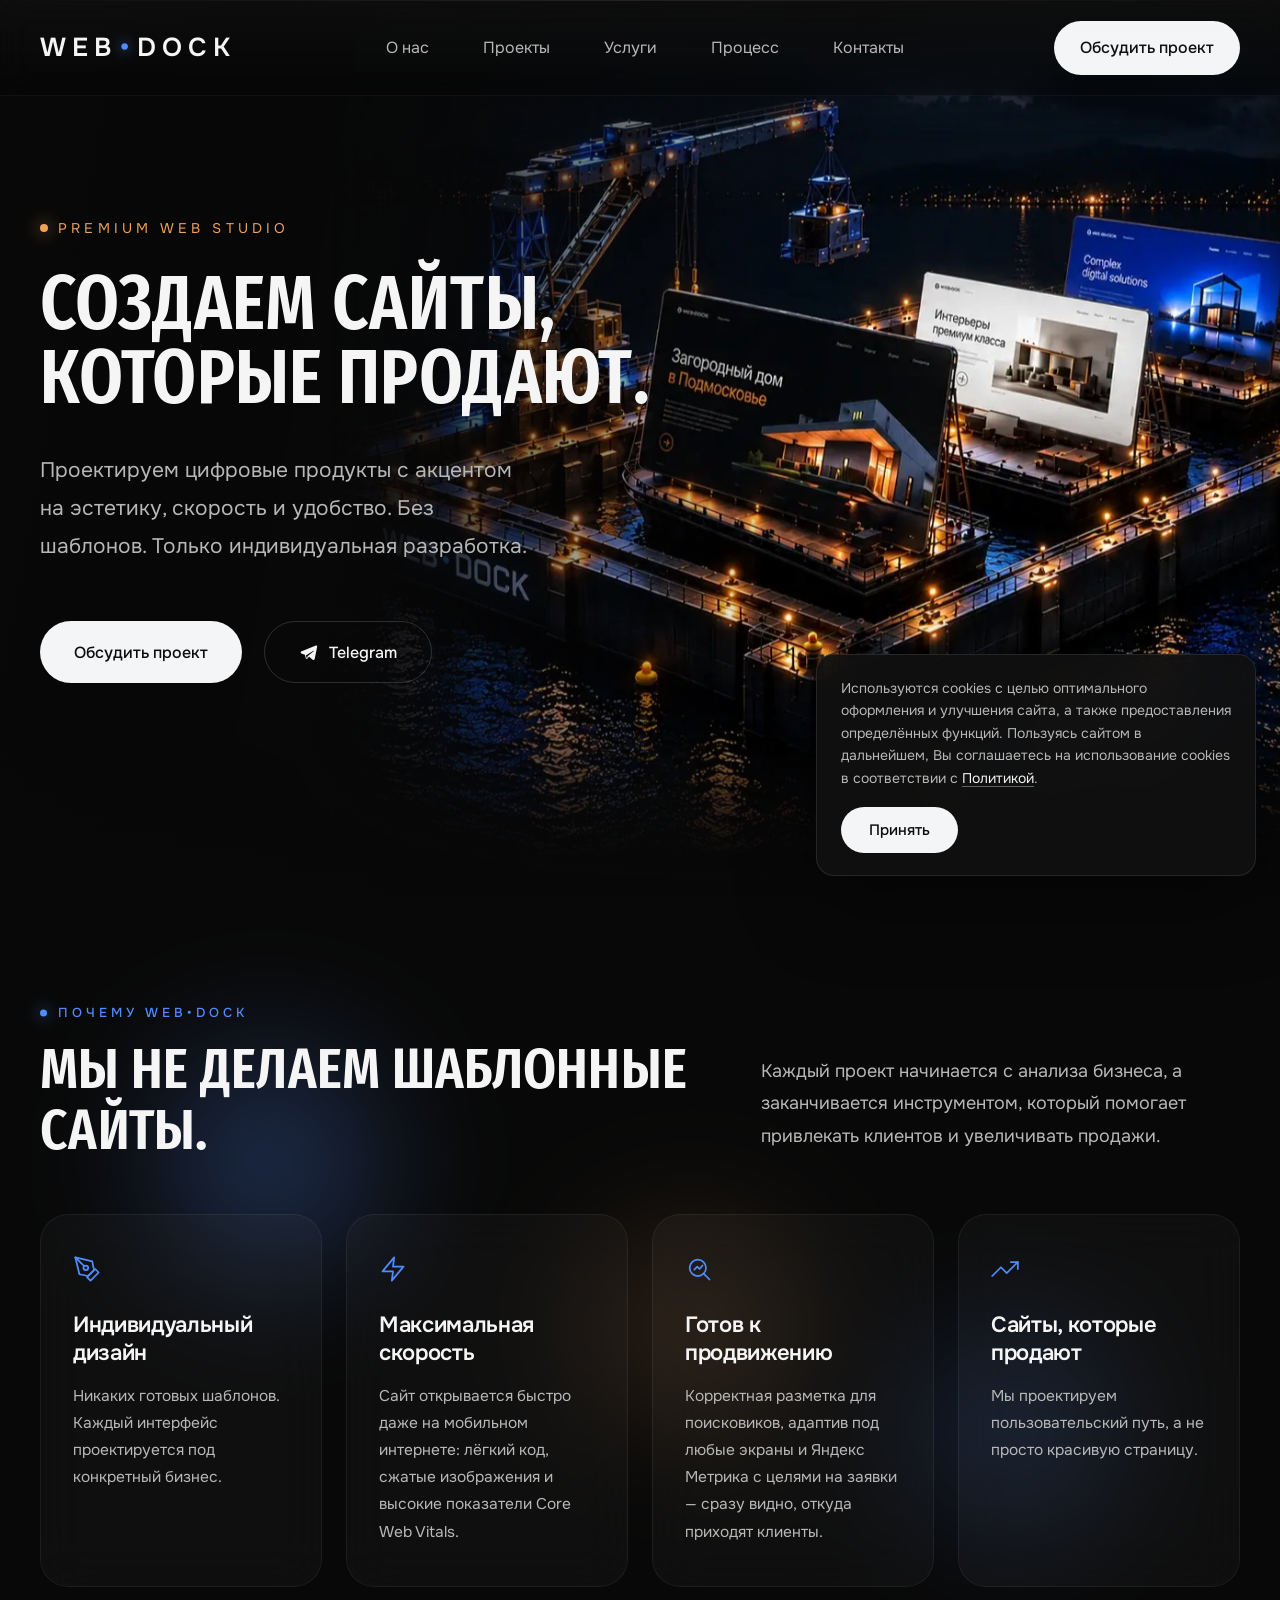
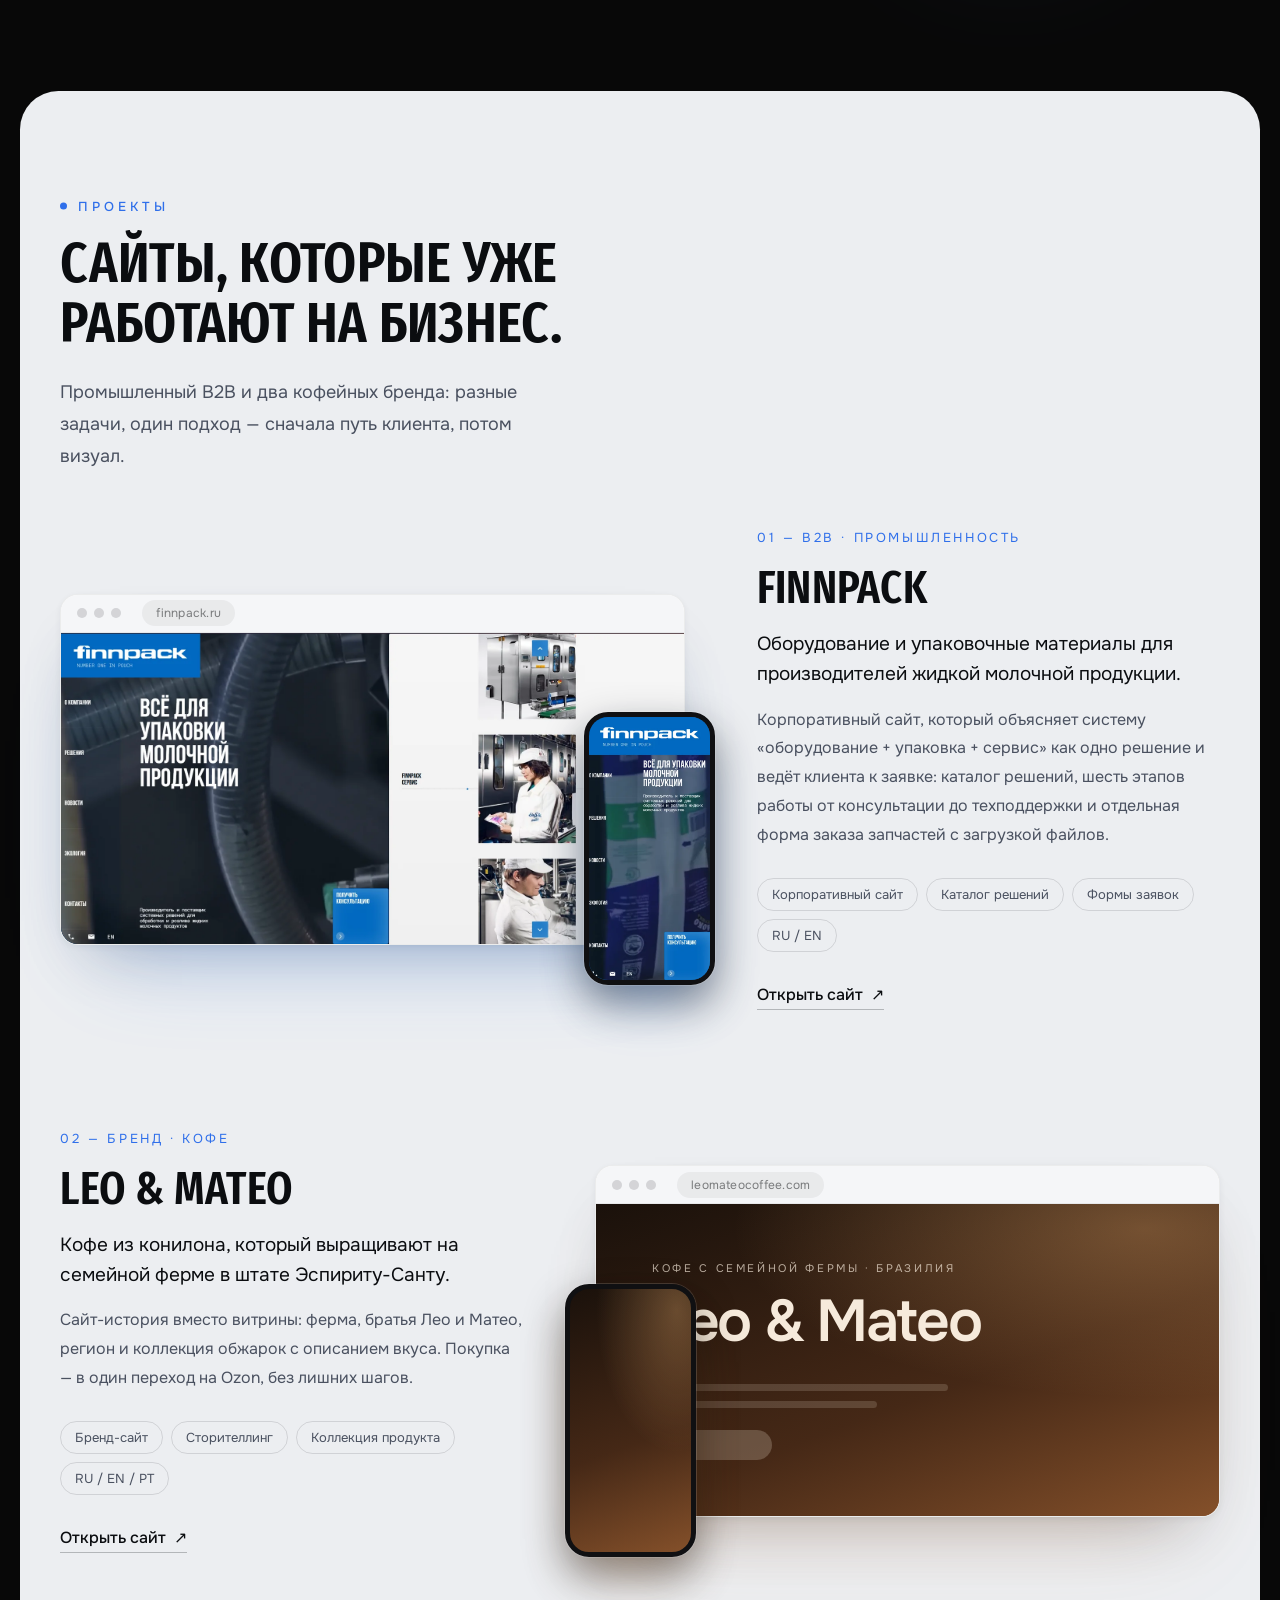
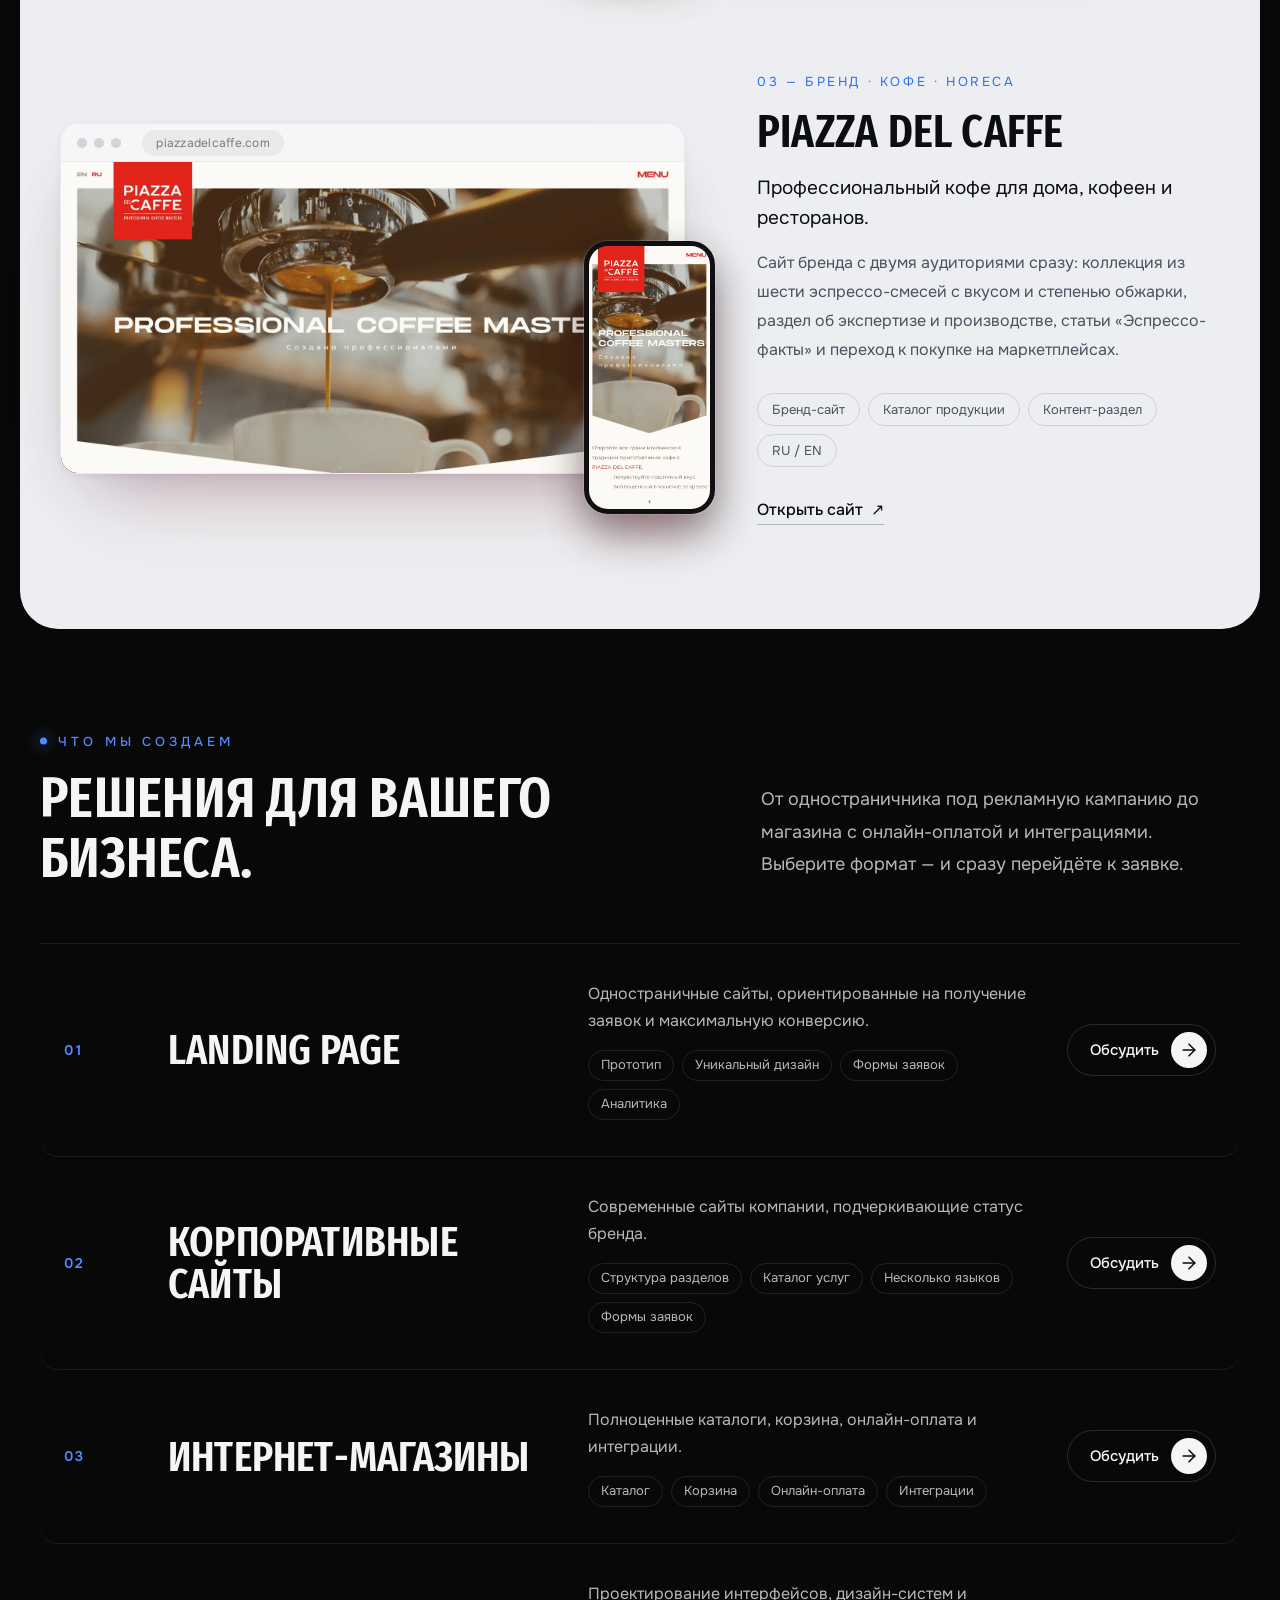
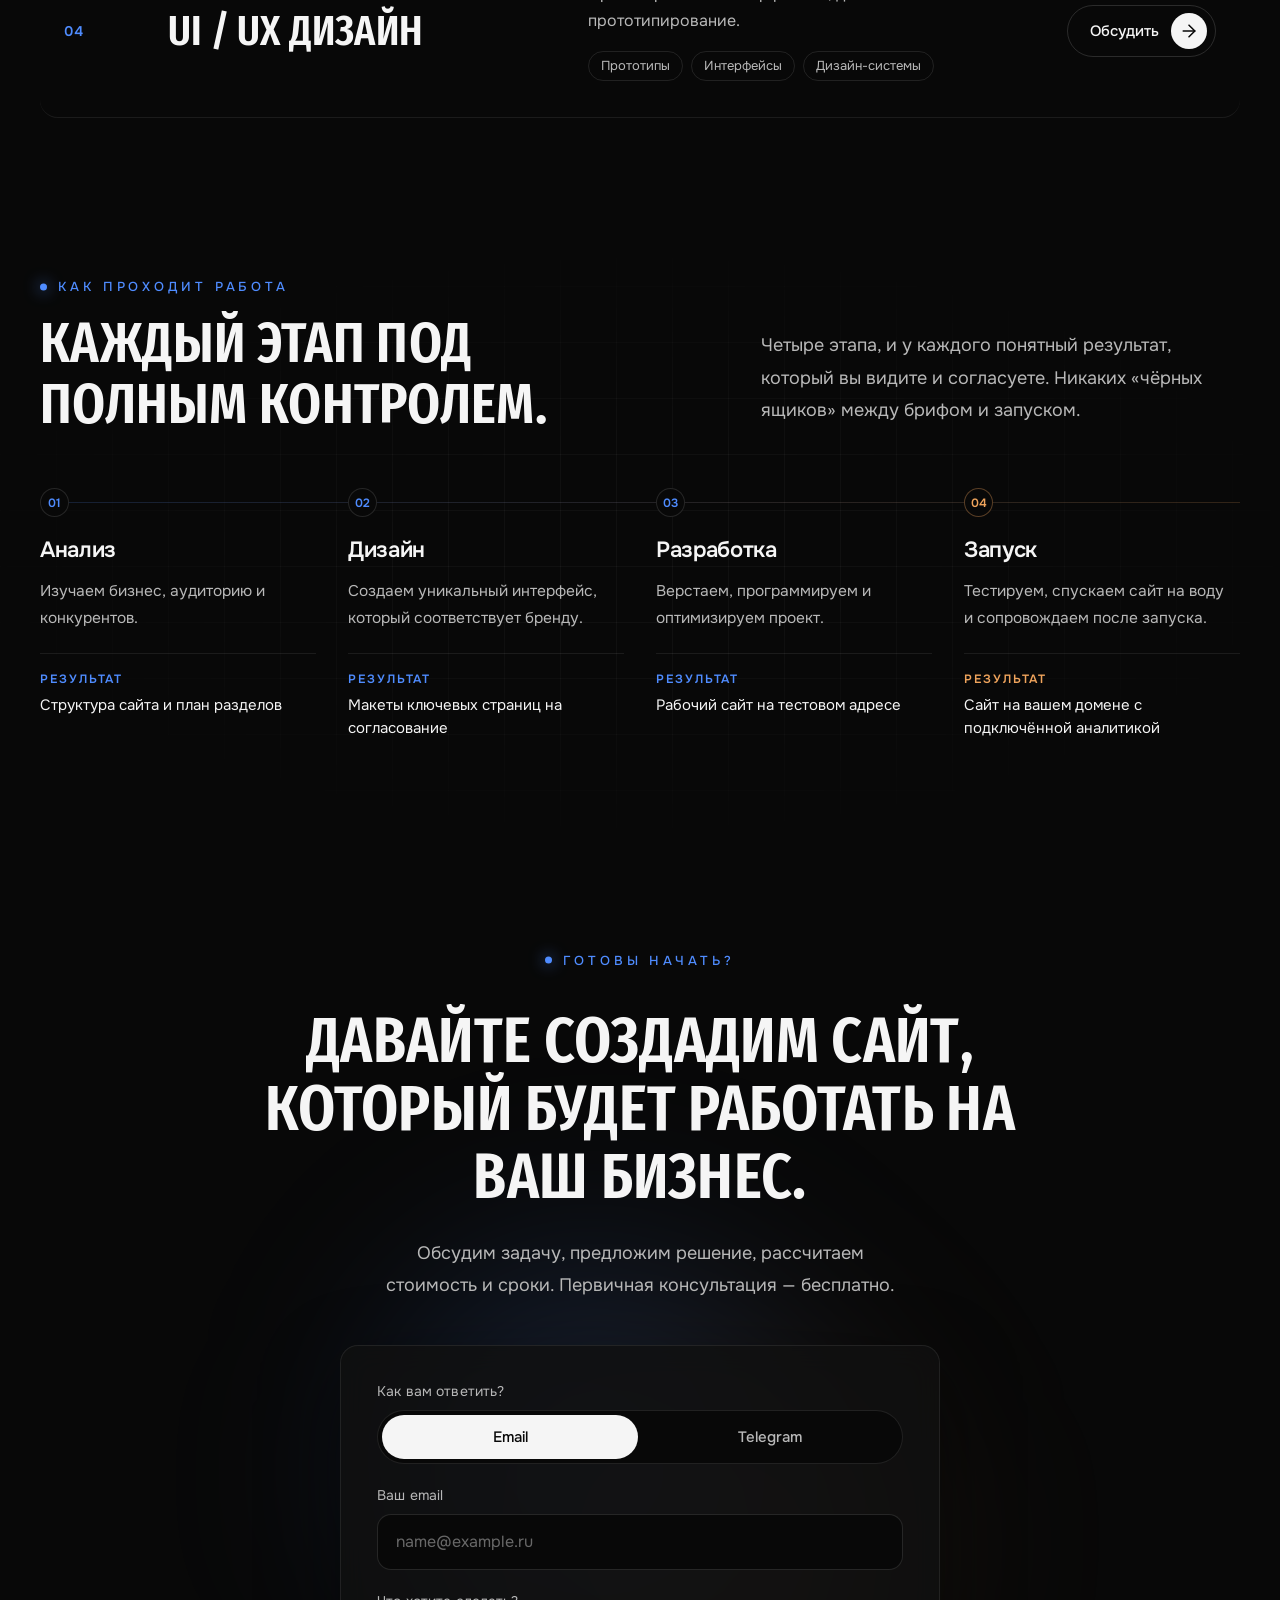
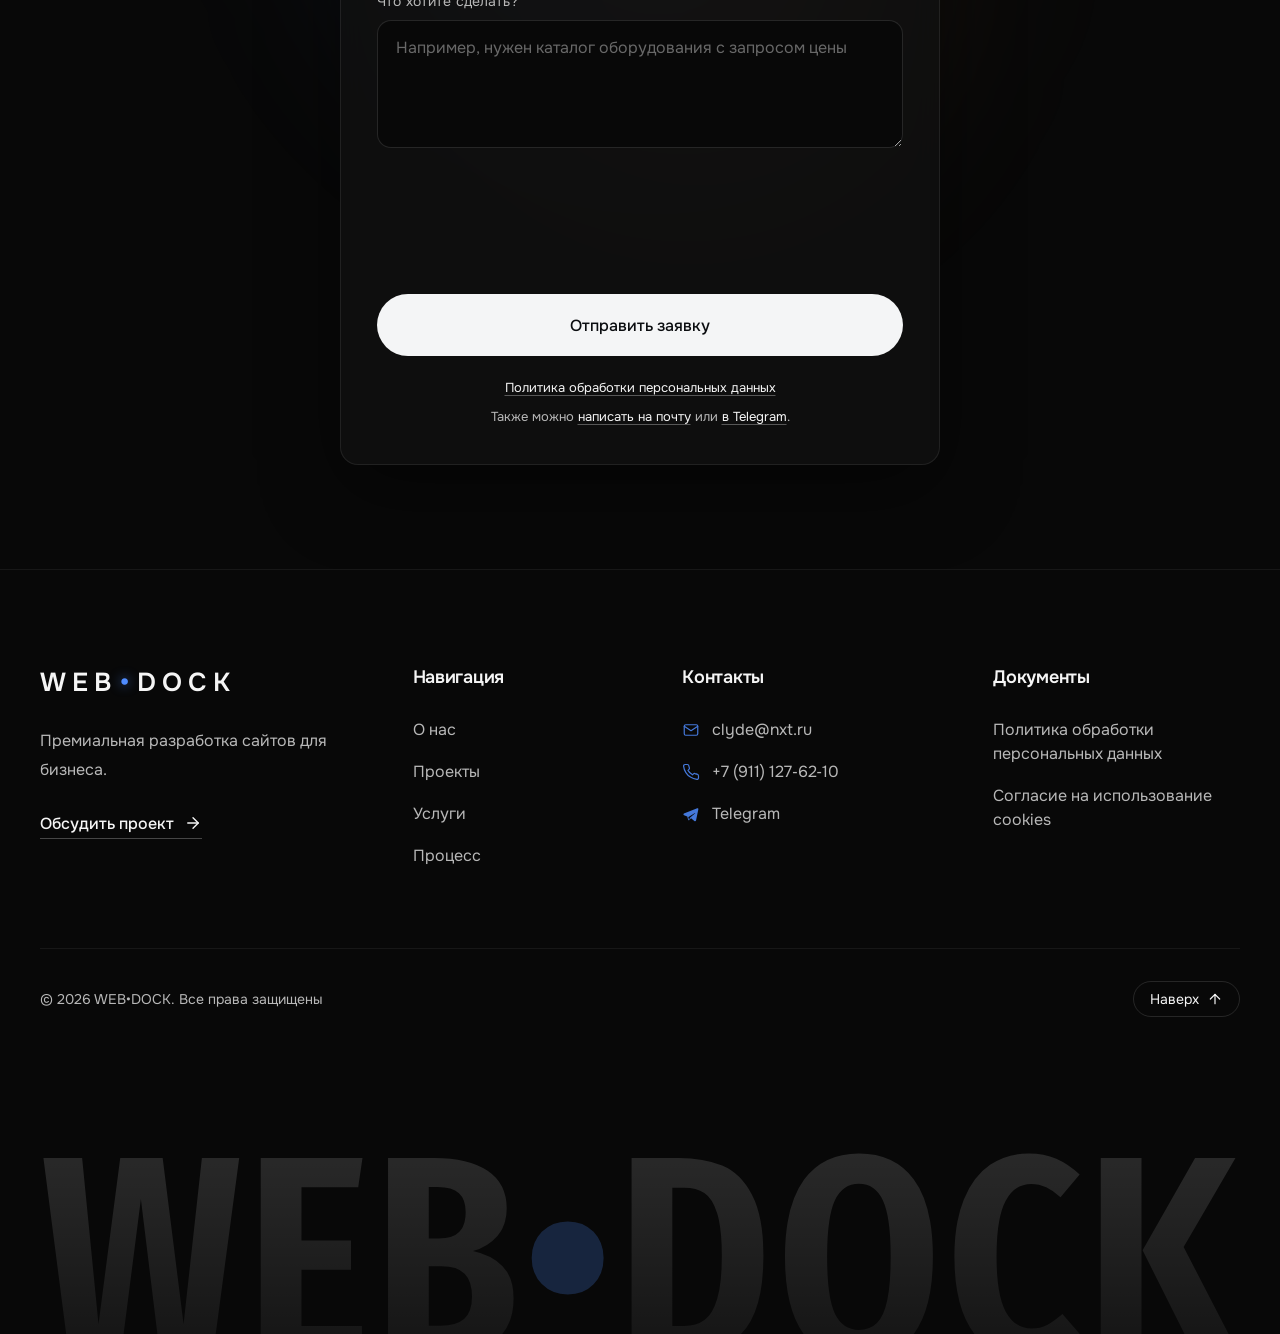
==== commit 73386256: "Карточки преимуществ и футер Карточки: - «Современные технологии» (HTML5, CSS3, JavaScript) заменены" ====
--- a/index.html
+++ b/index.html
@@ -48,33 +48,33 @@
     }
     </script>
 
-    <link rel="preload" href="assets/img/hero-bg.webp?v=20261127-2" as="image" type="image/webp" media="(min-width:769px)" fetchpriority="high">
-    <link rel="preload" href="assets/img/hero-bg-mobile.webp?v=20261127-2" as="image" type="image/webp" media="(max-width:768px)" fetchpriority="high">
+    <link rel="preload" href="assets/img/hero-bg.webp?v=20261127-3" as="image" type="image/webp" media="(min-width:769px)" fetchpriority="high">
+    <link rel="preload" href="assets/img/hero-bg-mobile.webp?v=20261127-3" as="image" type="image/webp" media="(max-width:768px)" fetchpriority="high">
 
     <link rel="preload" href="assets/fonts/onest-cyrillic-400-normal.woff2" as="font" type="font/woff2" crossorigin>
 
-    <link rel="stylesheet" href="assets/css/normalize.css?v=20261127-2">
-    <link rel="stylesheet" href="assets/css/fonts.css?v=20261127-2">
-    <link rel="stylesheet" href="assets/css/variables.css?v=20261127-2">
-    <link rel="stylesheet" href="assets/css/base.css?v=20261127-2">
-    <link rel="stylesheet" href="assets/css/layout.css?v=20261127-2">
-    <link rel="stylesheet" href="assets/css/buttons.css?v=20261127-2">
-    <link rel="stylesheet" href="assets/css/cards.css?v=20261127-2">
-    <link rel="stylesheet" href="assets/css/header.css?v=20261127-2">
-    <link rel="stylesheet" href="assets/css/mobile-nav.css?v=20261127-2">
-    <link rel="stylesheet" href="assets/css/hero.css?v=20261127-2">
-    <link rel="stylesheet" href="assets/css/hero-scene.css?v=20261127-2">
-    <link rel="stylesheet" href="assets/css/sections.css?v=20261127-2">
-    <link rel="stylesheet" href="assets/css/cases.css?v=20261127-2">
-    <link rel="stylesheet" href="assets/css/ambient.css?v=20261127-2">
-    <link rel="stylesheet" href="assets/css/footer.css?v=20261127-2">
-    <link rel="stylesheet" href="assets/css/cookie.css?v=20261127-2">
-    <link rel="stylesheet" href="assets/css/animations.css?v=20261127-2">
-    <link rel="stylesheet" href="assets/css/responsive.css?v=20261127-2">
-    <link rel="stylesheet" href="assets/css/typography.css?v=20261127-2">
-    <link rel="stylesheet" href="assets/css/theme.css?v=20261127-2">
-    <link rel="stylesheet" href="assets/css/details.css?v=20261127-2">
-    <link rel="stylesheet" href="assets/css/contact.css?v=20261127-2">
+    <link rel="stylesheet" href="assets/css/normalize.css?v=20261127-3">
+    <link rel="stylesheet" href="assets/css/fonts.css?v=20261127-3">
+    <link rel="stylesheet" href="assets/css/variables.css?v=20261127-3">
+    <link rel="stylesheet" href="assets/css/base.css?v=20261127-3">
+    <link rel="stylesheet" href="assets/css/layout.css?v=20261127-3">
+    <link rel="stylesheet" href="assets/css/buttons.css?v=20261127-3">
+    <link rel="stylesheet" href="assets/css/cards.css?v=20261127-3">
+    <link rel="stylesheet" href="assets/css/header.css?v=20261127-3">
+    <link rel="stylesheet" href="assets/css/mobile-nav.css?v=20261127-3">
+    <link rel="stylesheet" href="assets/css/hero.css?v=20261127-3">
+    <link rel="stylesheet" href="assets/css/hero-scene.css?v=20261127-3">
+    <link rel="stylesheet" href="assets/css/sections.css?v=20261127-3">
+    <link rel="stylesheet" href="assets/css/cases.css?v=20261127-3">
+    <link rel="stylesheet" href="assets/css/ambient.css?v=20261127-3">
+    <link rel="stylesheet" href="assets/css/footer.css?v=20261127-3">
+    <link rel="stylesheet" href="assets/css/cookie.css?v=20261127-3">
+    <link rel="stylesheet" href="assets/css/animations.css?v=20261127-3">
+    <link rel="stylesheet" href="assets/css/responsive.css?v=20261127-3">
+    <link rel="stylesheet" href="assets/css/typography.css?v=20261127-3">
+    <link rel="stylesheet" href="assets/css/theme.css?v=20261127-3">
+    <link rel="stylesheet" href="assets/css/details.css?v=20261127-3">
+    <link rel="stylesheet" href="assets/css/contact.css?v=20261127-3">
 <!-- Yandex.Metrika counter -->
 <script>
     (function(m,e,t,r,i,k,a){
@@ -302,9 +302,10 @@
 
                 <p>
 
-                    Оптимизированный код,
-                    высокая производительность
-                    и отличные показатели Core Web Vitals.
+                    Сайт открывается быстро даже
+                    на мобильном интернете: лёгкий код,
+                    сжатые изображения и высокие
+                    показатели Core Web Vitals.
 
                 </p>
 
@@ -312,20 +313,20 @@
 
             <article class="advantage-card card">
 
-                <svg class="advantage-card__icon" width="28" height="28" viewBox="0 0 24 24" fill="none" stroke="currentColor" stroke-width="1.5" stroke-linecap="round" stroke-linejoin="round" aria-hidden="true"><polygon points="12 2 2 7 12 12 22 7 12 2"/><polyline points="2 17 12 22 22 17"/><polyline points="2 12 12 17 22 12"/></svg>
+                <svg class="advantage-card__icon" width="28" height="28" viewBox="0 0 24 24" fill="none" stroke="currentColor" stroke-width="1.5" stroke-linecap="round" stroke-linejoin="round" aria-hidden="true"><circle cx="11" cy="11" r="7"/><line x1="21" y1="21" x2="16" y2="16"/><polyline points="8 12.5 10.5 10 12.5 12 15 9"/></svg>
 
                 <h3>
 
-                    Современные технологии
+                    Готов к продвижению
 
                 </h3>
 
                 <p>
 
-                    HTML5, CSS3,
-                    JavaScript,
-                    адаптивная верстка
-                    и премиальные анимации.
+                    Корректная разметка для поисковиков,
+                    адаптив под любые экраны
+                    и Яндекс Метрика с целями на заявки —
+                    сразу видно, откуда приходят клиенты.
 
                 </p>
 
@@ -1038,38 +1039,52 @@
 
                 </p>
 
+                <a href="#project-form" class="footer__cta">
+                    Обсудить проект
+                    <svg width="18" height="18" viewBox="0 0 24 24" fill="none" stroke="currentColor" stroke-width="1.8" stroke-linecap="round" stroke-linejoin="round" aria-hidden="true"><line x1="5" y1="12" x2="19" y2="12"/><polyline points="12 5 19 12 12 19"/></svg>
+                </a>
+
             </div>
 
+            <nav class="footer__column" aria-label="Навигация в подвале">
+
+                <h4>
+
+                    Навигация
+
+                </h4>
+
+                <a href="#advantages">О нас</a>
+
+                <a href="#projects">Проекты</a>
+
+                <a href="#services">Услуги</a>
+
+                <a href="#process">Процесс</a>
+
+            </nav>
+
             <div class="footer__column">
 
                 <h4>
 
-                    Навигация
+                    Контакты
 
                 </h4>
 
-                <a href="#advantages">
-
-                    О нас
-
-                </a>
-
-                <a href="#projects">
-
-                    Проекты
-
-                </a>
-
-                <a href="#services">
-
-                    Услуги
-
-                </a>
-
-                <a href="#process">
-
-                    Процесс
-
+                <a class="footer__contact" href="mailto:clyde@nxt.ru">
+                    <svg width="18" height="18" viewBox="0 0 24 24" fill="none" stroke="currentColor" stroke-width="1.6" stroke-linecap="round" stroke-linejoin="round" aria-hidden="true"><rect x="3" y="5" width="18" height="14" rx="2"/><polyline points="3 7 12 13 21 7"/></svg>
+                    clyde@nxt.ru
+                </a>
+
+                <a class="footer__contact" href="tel:+79111276210">
+                    <svg width="18" height="18" viewBox="0 0 24 24" fill="none" stroke="currentColor" stroke-width="1.6" stroke-linecap="round" stroke-linejoin="round" aria-hidden="true"><path d="M22 16.9v3a2 2 0 0 1-2.2 2 19.8 19.8 0 0 1-8.6-3.1 19.5 19.5 0 0 1-6-6A19.8 19.8 0 0 1 2.1 4.2 2 2 0 0 1 4.1 2h3a2 2 0 0 1 2 1.7c.1.9.4 1.8.7 2.7a2 2 0 0 1-.5 2.1L8 9.8a16 16 0 0 0 6 6l1.3-1.3a2 2 0 0 1 2.1-.4c.9.3 1.8.6 2.7.7a2 2 0 0 1 1.7 2z"/></svg>
+                    +7&nbsp;(911)&nbsp;127&#8209;62&#8209;10
+                </a>
+
+                <a class="footer__contact" href="https://t.me/clydespb" target="_blank" rel="noopener noreferrer">
+                    <svg width="18" height="18" viewBox="0 0 24 24" fill="none" aria-hidden="true"><path fill-rule="evenodd" clip-rule="evenodd" d="M2.5 11.3 20.3 4.3c.9-.3 1.8.5 1.5 1.5l-3 14.6c-.2 1.1-1.5 1.5-2.3.8l-4.4-3.5-2.3 2.4c-.5.5-1.4.3-1.6-.4l-1.2-4.5-4.2-1.5c-1-.4-1.1-1.9-.3-2.4Zm5.9 5.1 1 3.6.9-2.5c.1-.4.3-.7.6-.9l6.7-5.5c.3-.2 0-.7-.3-.5l-8.1 5.1c-.5.3-.7.4-.8.7Z" fill="currentColor"/></svg>
+                    Telegram
                 </a>
 
             </div>
@@ -1078,27 +1093,13 @@
 
                 <h4>
 
-                    Контакты
+                    Документы
 
                 </h4>
 
-                <a href="mailto:clyde@nxt.ru">
-
-                    clyde@nxt.ru
-
-                </a>
-
-                <a href="tel:+79111276210">
-
-                    +7&nbsp;(911)&nbsp;127&#8209;62&#8209;10
-
-                </a>
-
-                <a href="https://t.me/clydespb">
-
-                    Telegram
-
-                </a>
+                <a href="/privacy.html" target="_blank" rel="noopener noreferrer">Политика обработки персональных данных</a>
+
+                <a href="assets/docs/cookies-policy.pdf" target="_blank" rel="noopener noreferrer">Согласие на использование cookies</a>
 
             </div>
 
@@ -1108,15 +1109,14 @@
 
             <span>
 
-                © 2026 WEB•DOCK
+                © 2026 WEB•DOCK. Все права защищены
 
             </span>
 
-            <span>
-
-                Все права защищены
-
-            </span>
+            <a href="#main-content" class="footer__top-link">
+                Наверх
+                <svg width="16" height="16" viewBox="0 0 24 24" fill="none" stroke="currentColor" stroke-width="1.8" stroke-linecap="round" stroke-linejoin="round" aria-hidden="true"><line x1="12" y1="19" x2="12" y2="5"/><polyline points="5 12 12 5 19 12"/></svg>
+            </a>
 
         </div>
 
@@ -1159,22 +1159,23 @@
 
 </aside>
 
-<script src="assets/js/header.js?v=20261127-2"></script>
-<script src="assets/js/nav.js?v=20261127-2"></script>
-<script src="assets/js/hero.js?v=20261127-2"></script>
-<script src="assets/js/hero-views.js?v=20261127-2"></script>
-<script src="assets/js/animations.js?v=20261127-2"></script>
-<script src="assets/js/spotlight.js?v=20261127-2"></script>
-<script src="assets/js/lines.js?v=20261127-2"></script>
-<script src="assets/js/floating.js?v=20261127-2"></script>
-<script src="assets/js/magnetic.js?v=20261127-2"></script>
-<script src="assets/js/cases.js?v=20261127-2"></script>
-<script src="assets/js/cookie.js?v=20261127-2"></script>
-<script src="assets/js/contact.js?v=20261127-2"></script>
-<script src="assets/js/services.js?v=20261127-2"></script>
-<script src="assets/js/process.js?v=20261127-2"></script>
-<script src="assets/js/nav-spy.js?v=20261127-2"></script>
-<script src="assets/js/app.js?v=20261127-2"></script>
+<script src="assets/js/header.js?v=20261127-3"></script>
+<script src="assets/js/nav.js?v=20261127-3"></script>
+<script src="assets/js/hero.js?v=20261127-3"></script>
+<script src="assets/js/hero-views.js?v=20261127-3"></script>
+<script src="assets/js/animations.js?v=20261127-3"></script>
+<script src="assets/js/spotlight.js?v=20261127-3"></script>
+<script src="assets/js/lines.js?v=20261127-3"></script>
+<script src="assets/js/floating.js?v=20261127-3"></script>
+<script src="assets/js/magnetic.js?v=20261127-3"></script>
+<script src="assets/js/cases.js?v=20261127-3"></script>
+<script src="assets/js/cookie.js?v=20261127-3"></script>
+<script src="assets/js/contact.js?v=20261127-3"></script>
+<script src="assets/js/services.js?v=20261127-3"></script>
+<script src="assets/js/process.js?v=20261127-3"></script>
+<script src="assets/js/nav-spy.js?v=20261127-3"></script>
+<script src="assets/js/card-glow.js?v=20261127-3"></script>
+<script src="assets/js/app.js?v=20261127-3"></script>
 
 </body>
 </html>
--- a/assets/css/cards.css
+++ b/assets/css/cards.css
@@ -62,3 +62,26 @@
 
     opacity:1;
 }
+
+/* Soft light following the cursor, position set by card-glow.js */
+
+.card::after{
+    content:"";
+    position:absolute;
+    inset:0;
+    z-index:-1;
+    background:radial-gradient(
+        360px circle at var(--mx, 50%) var(--my, 0%),
+        rgba(79,140,255,.16),
+        transparent 65%
+    );
+    opacity:0;
+    transition:opacity .45s ease;
+    pointer-events:none;
+}
+
+@media (hover:hover){
+    .card:hover::after{
+        opacity:1;
+    }
+}
--- a/assets/css/hero-scene.css
+++ b/assets/css/hero-scene.css
@@ -21,7 +21,7 @@
     width:80%;
     aspect-ratio:1691/930;
     margin:auto 0;
-    background:url("../img/hero-bg.webp?v=20261127-2") center/cover no-repeat;
+    background:url("../img/hero-bg.webp?v=20261127-3") center/cover no-repeat;
 
     -webkit-mask-image:
         linear-gradient(90deg, transparent 0%, #000 16%, #000 90%, transparent 100%),
@@ -86,7 +86,7 @@
         width:min(112vw,640px);
         margin-left:calc(min(112vw,640px) / -2);
         aspect-ratio:1128/1394;
-        background-image:url("../img/hero-bg-mobile.webp?v=20261127-2");
+        background-image:url("../img/hero-bg-mobile.webp?v=20261127-3");
 
         -webkit-mask-image:
             linear-gradient(90deg, transparent 0%, #000 10%, #000 90%, transparent 100%),
--- a/assets/css/footer.css
+++ b/assets/css/footer.css
@@ -1,90 +1,152 @@
 /* Footer */
 
 .footer{
-
     padding-bottom:40px;
-
     border-top:1px solid rgba(255,255,255,.06);
-
     background:#080808;
 }
 
 .footer__top{
-
     display:grid;
-
-    grid-template-columns:2fr 1fr 1fr;
-
-    gap:80px;
-
+    grid-template-columns:1.5fr 1fr 1.2fr 1.2fr;
+    gap:64px;
     margin-bottom:80px;
 }
 
 .footer__brand p{
-
     margin-top:28px;
-
     max-width:360px;
-
     color:var(--gray);
-
     line-height:1.8;
 }
 
+.footer__cta{
+    display:inline-flex;
+    align-items:center;
+    gap:10px;
+    margin-top:28px;
+    padding-bottom:4px;
+    border-bottom:1px solid rgba(255,255,255,.25);
+    color:var(--text);
+    font-weight:500;
+    transition:color .3s ease, border-color .3s ease;
+}
+
+.footer__cta svg{
+    flex-shrink:0;
+    transition:transform .35s cubic-bezier(.22,1,.36,1);
+}
+
 .footer__column{
-
     display:flex;
-
     flex-direction:column;
-
+    align-items:flex-start;
     gap:18px;
 }
 
 .footer__column h4{
-
     margin-bottom:12px;
-
     font-size:18px;
-
     font-weight:600;
-
     color:var(--text);
 }
 
 .footer__column a{
-
     color:var(--gray);
-
-    transition:var(--transition);
+    line-height:1.5;
+    transition:color .3s ease;
 }
 
-.footer__column a:hover{
+.footer__contact{
+    display:inline-flex;
+    align-items:center;
+    gap:12px;
+}
 
+.footer__contact svg{
+    flex-shrink:0;
     color:var(--accent);
+    opacity:.85;
 }
 
 .footer__bottom{
+    display:flex;
+    justify-content:space-between;
+    align-items:center;
+    gap:24px;
+    padding-top:32px;
+    border-top:1px solid rgba(255,255,255,.06);
+    color:var(--gray);
+    font-size:14px;
+}
 
-    display:flex;
+.footer__top-link{
+    display:inline-flex;
+    align-items:center;
+    gap:8px;
+    padding:8px 16px;
+    border:1px solid rgba(255,255,255,.12);
+    border-radius:999px;
+    color:var(--text);
+    font-size:14px;
+    transition:border-color .3s ease, background .3s ease;
+}
 
-    justify-content:space-between;
+.footer__top-link{
+    flex-shrink:0;
+}
 
-    align-items:center;
+.footer__top-link svg{
+    flex-shrink:0;
+    transition:transform .35s cubic-bezier(.22,1,.36,1);
+}
 
-    padding-top:32px;
+.footer__cta:focus-visible,
+.footer__column a:focus-visible,
+.footer__top-link:focus-visible{
+    outline:2px solid var(--accent);
+    outline-offset:4px;
+    border-radius:6px;
+}
 
-    border-top:1px solid rgba(255,255,255,.06);
+@media (hover:hover){
 
-    color:var(--gray);
+    .footer__column a:hover{
+        color:var(--accent);
+    }
 
-    font-size:14px;
+    .footer__cta:hover{
+        color:var(--accent);
+        border-color:var(--accent);
+    }
+
+    .footer__cta:hover svg{
+        transform:translateX(4px);
+    }
+
+    .footer__top-link:hover{
+        border-color:rgba(255,255,255,.3);
+        background:rgba(255,255,255,.05);
+    }
+
+    .footer__top-link:hover svg{
+        transform:translateY(-3px);
+    }
+}
+
+@media (max-width:1200px){
+
+    .footer__top{
+        grid-template-columns:1fr 1fr;
+        gap:56px 48px;
+    }
 }
 
 @media (max-width:768px){
 
     .footer__top{
         grid-template-columns:1fr;
-        gap:48px;
+        gap:44px;
         margin-bottom:48px;
     }
 
@@ -96,8 +158,14 @@
 @media (max-width:480px){
 
     .footer__bottom{
-        flex-direction:column;
-        align-items:flex-start;
-        gap:8px;
+        align-items:center;
     }
 }
+
+@media (prefers-reduced-motion:reduce){
+
+    .footer__cta svg,
+    .footer__top-link svg{
+        transition:none;
+    }
+}
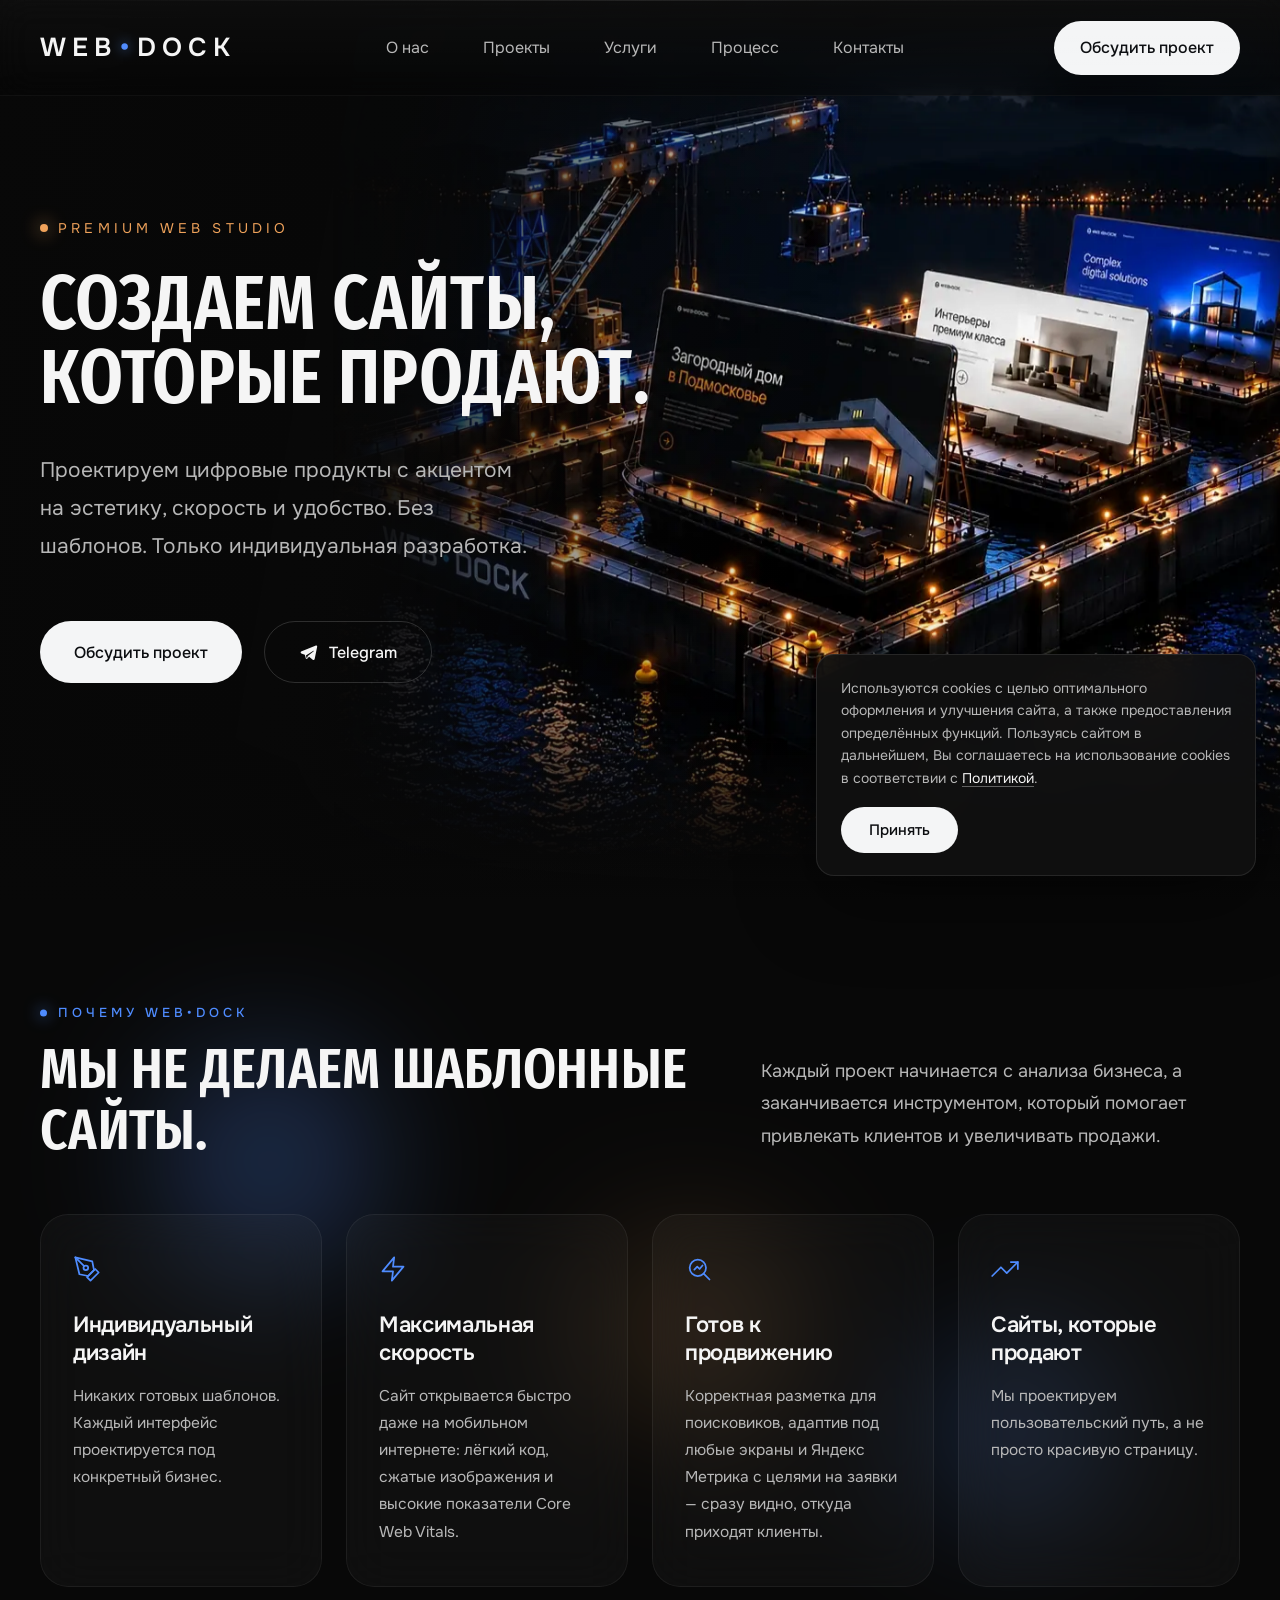
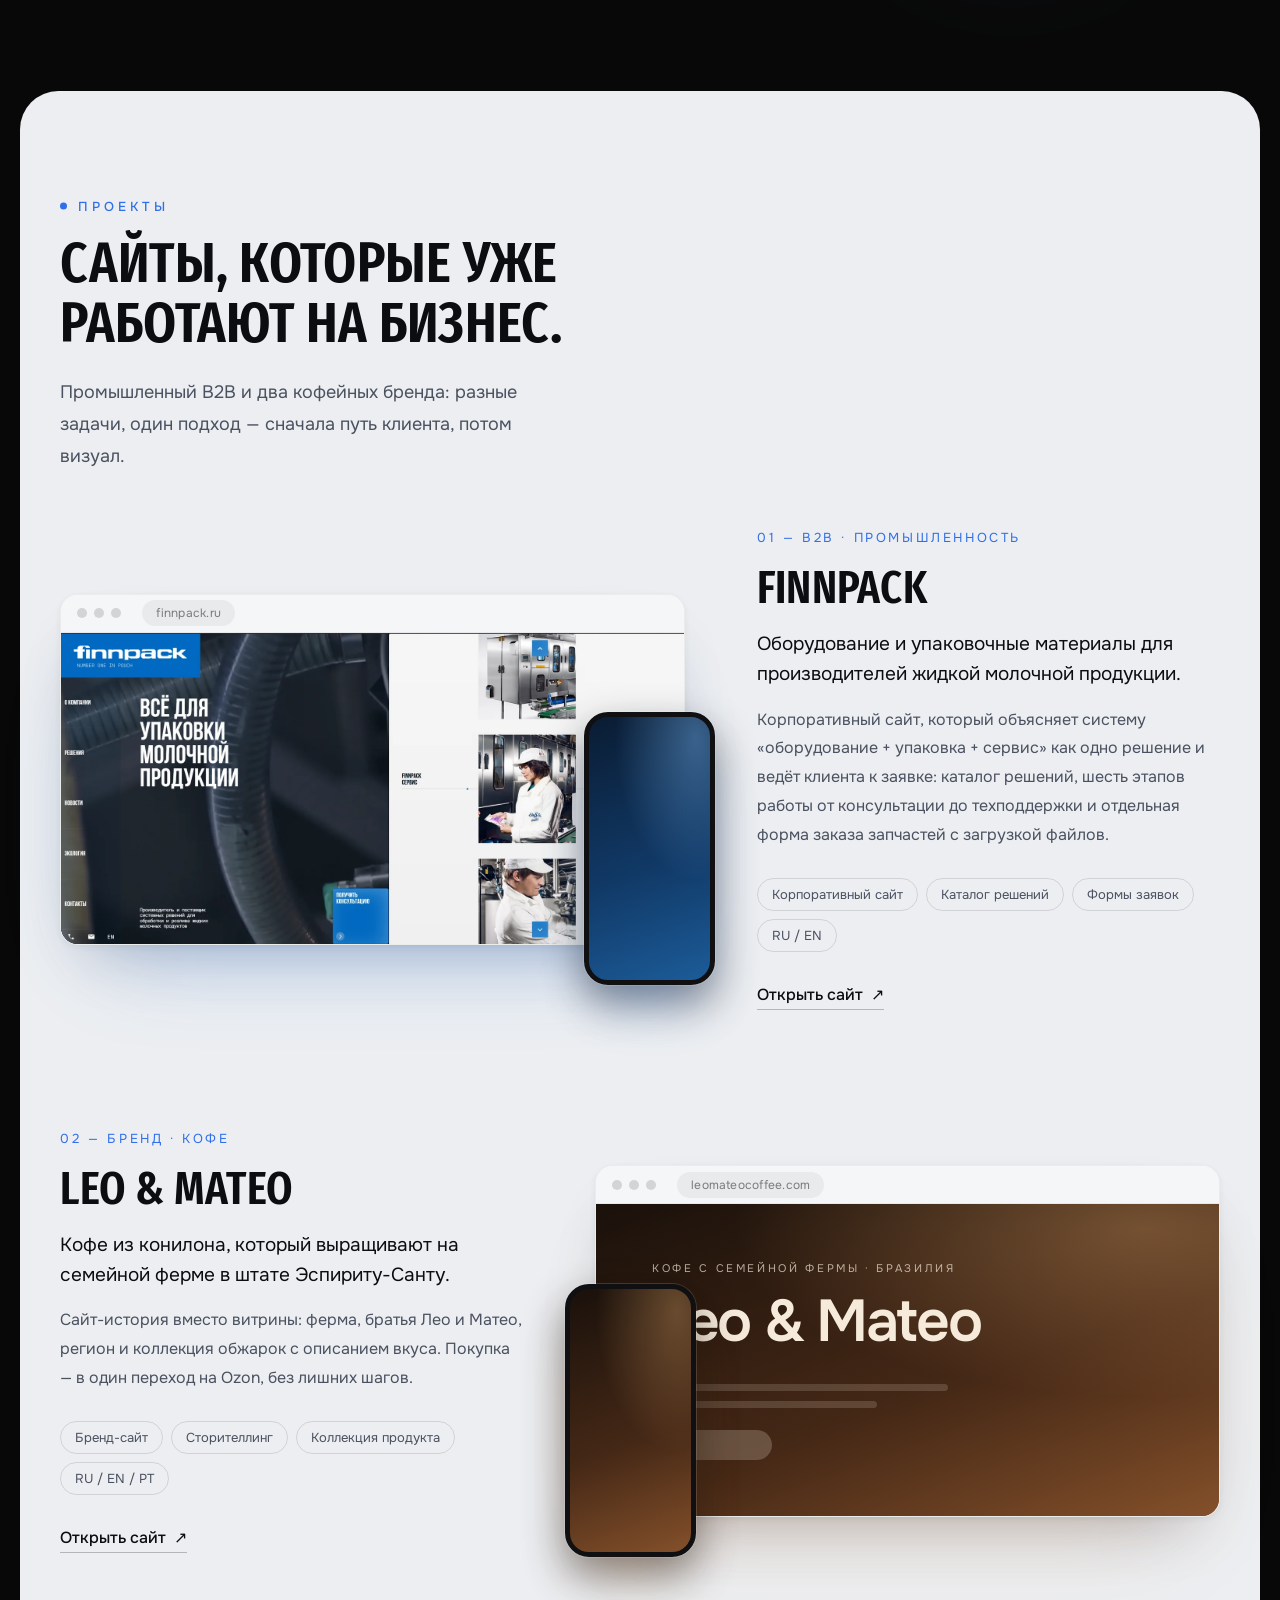
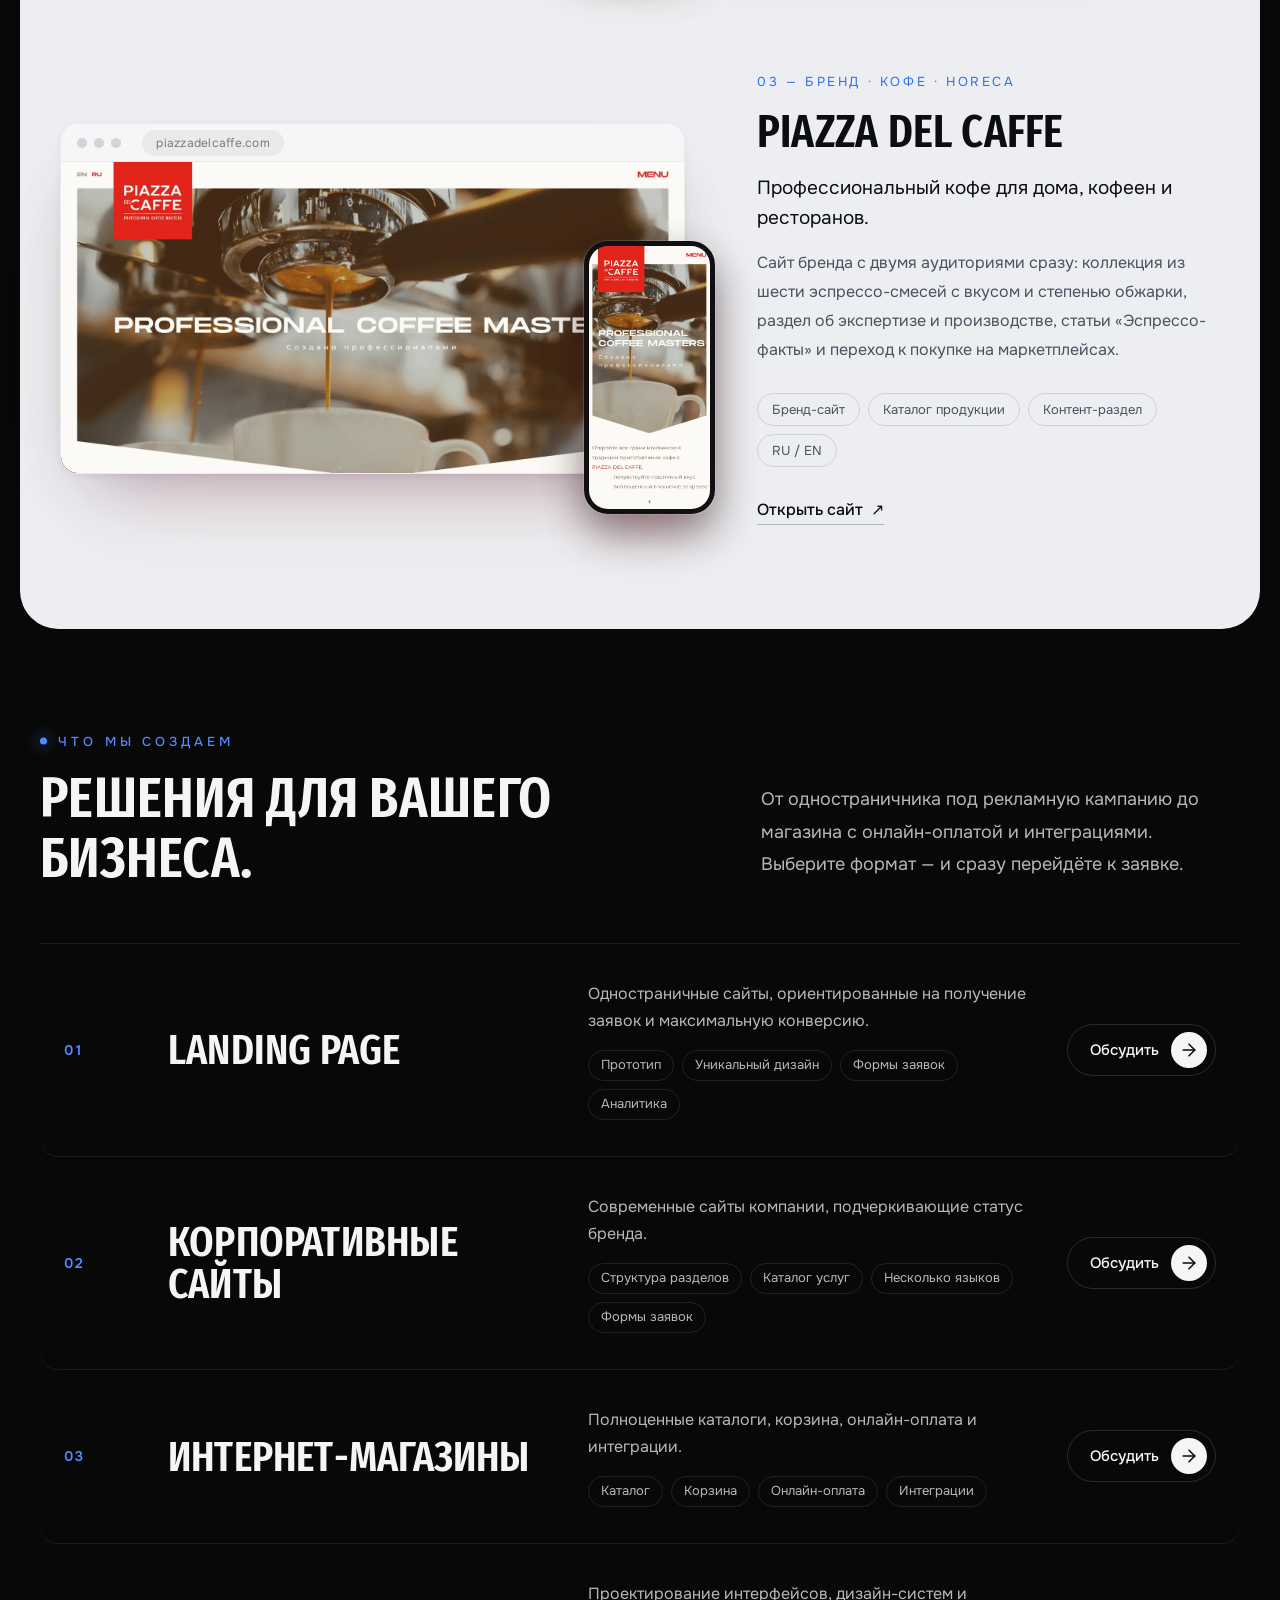
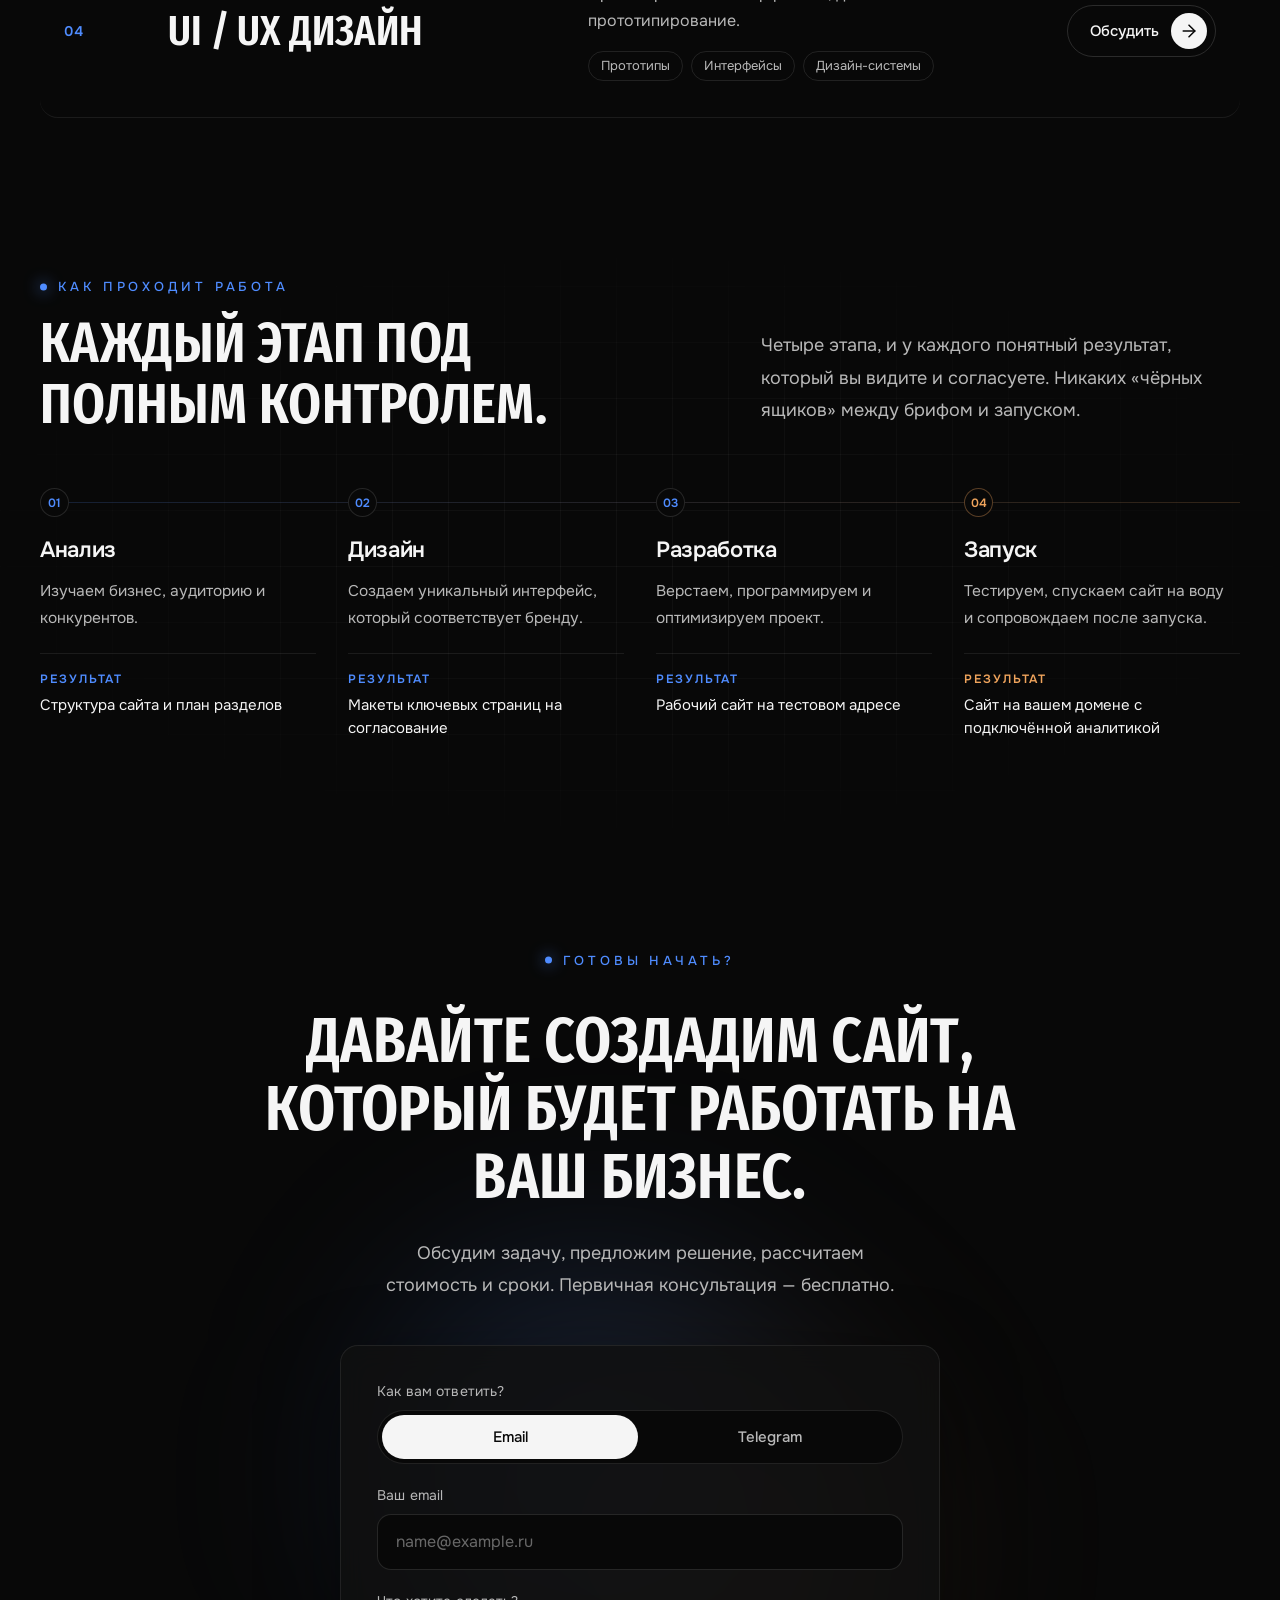
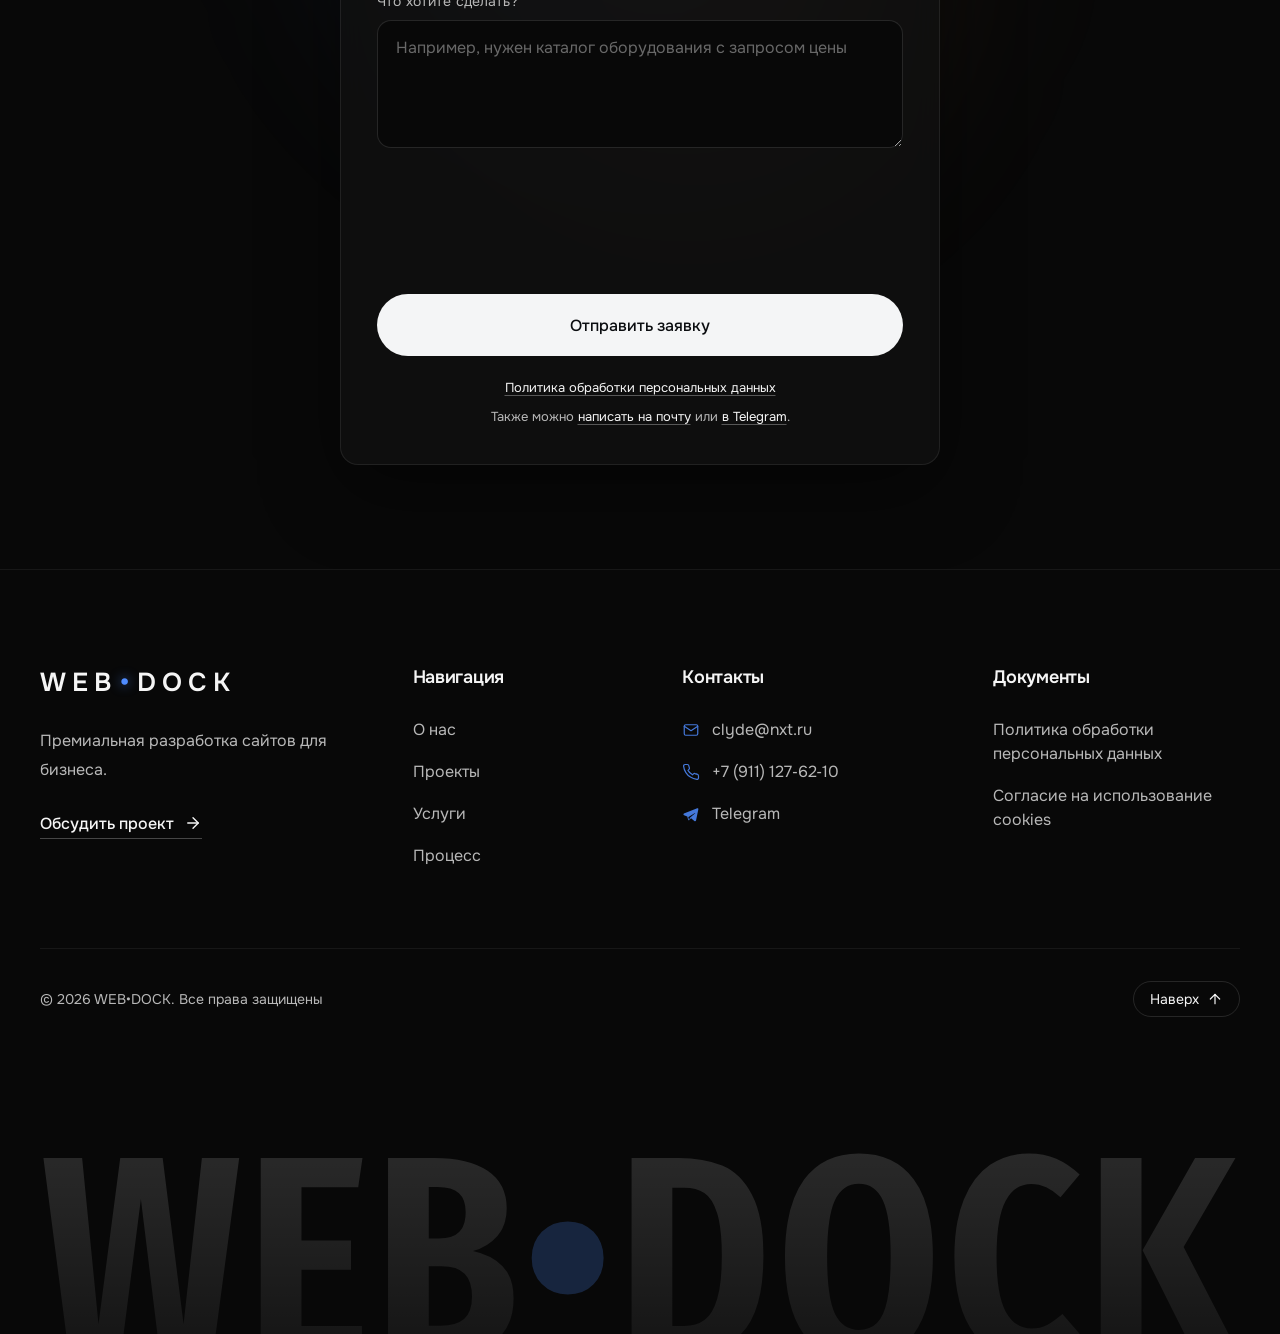
==== commit faac8d63: "Поиск и соцсети: обложка для превью, Open Graph и разметка услуг - Новая обложка для ссылок в мессен" ====
--- a/index.html
+++ b/index.html
@@ -19,9 +19,10 @@
     <meta name="theme-color" content="#080808">
 
     <meta property="og:type" content="website">
-    <meta property="og:title" content="WEB•DOCK">
+    <meta property="og:site_name" content="WEB•DOCK">
+    <meta property="og:title" content="WEB•DOCK — разработка сайтов, которые продают">
     <meta property="og:description"
-        content="Премиальная разработка сайтов для бизнеса.">
+        content="Лендинги, корпоративные сайты и интернет-магазины с индивидуальным дизайном и высокой скоростью. Первичная консультация — бесплатно.">
 
     <link rel="icon" href="favicon.ico" sizes="any">
     <link rel="icon" href="assets/img/icon-192.png" type="image/png" sizes="192x192">
@@ -30,21 +31,110 @@
     <link rel="canonical" href="https://web-dock.ru/">
     <meta name="robots" content="index, follow">
 
-    <meta property="og:image" content="https://web-dock.ru/assets/img/preview.jpg">
+    <meta property="og:image" content="https://web-dock.ru/assets/img/og-cover.jpg">
+    <meta property="og:image:type" content="image/jpeg">
+    <meta property="og:image:width" content="1200">
+    <meta property="og:image:height" content="630">
+    <meta property="og:image:alt" content="WEB•DOCK — создаем сайты, которые продают">
     <meta property="og:url" content="https://web-dock.ru/">
     <meta property="og:locale" content="ru_RU">
     <meta name="twitter:card" content="summary_large_image">
+    <meta name="twitter:title" content="WEB•DOCK — разработка сайтов, которые продают">
+    <meta name="twitter:description" content="Лендинги, корпоративные сайты и интернет-магазины с индивидуальным дизайном и высокой скоростью.">
+    <meta name="twitter:image" content="https://web-dock.ru/assets/img/og-cover.jpg">
 
     <script type="application/ld+json">
     {
         "@context": "https://schema.org",
-        "@type": "ProfessionalService",
-        "name": "WEB\u2022DOCK",
-        "description": "\u041f\u0440\u0435\u043c\u0438\u0430\u043b\u044c\u043d\u0430\u044f \u0440\u0430\u0437\u0440\u0430\u0431\u043e\u0442\u043a\u0430 \u0441\u0430\u0439\u0442\u043e\u0432 \u0434\u043b\u044f \u0431\u0438\u0437\u043d\u0435\u0441\u0430.",
-        "url": "https://web-dock.ru/",
-        "email": "clyde@nxt.ru",
-        "telephone": "+79111276210",
-        "areaServed": "RU"
+        "@graph": [
+            {
+                "@type": "ProfessionalService",
+                "@id": "https://web-dock.ru/#studio",
+                "name": "WEB•DOCK",
+                "description": "Разработка сайтов для бизнеса: лендинги, корпоративные сайты, интернет-магазины и UI/UX дизайн. Индивидуальный дизайн, высокая скорость, сайты, которые работают на результат.",
+                "url": "https://web-dock.ru/",
+                "logo": "https://web-dock.ru/assets/img/icon-192.png",
+                "image": "https://web-dock.ru/assets/img/og-cover.jpg",
+                "email": "clyde@nxt.ru",
+                "telephone": "+79111276210",
+                "areaServed": {
+                    "@type": "Country",
+                    "name": "Россия"
+                },
+                "sameAs": [
+                    "https://t.me/clydespb"
+                ],
+                "contactPoint": {
+                    "@type": "ContactPoint",
+                    "contactType": "customer support",
+                    "email": "clyde@nxt.ru",
+                    "telephone": "+79111276210",
+                    "availableLanguage": [
+                        "ru"
+                    ]
+                },
+                "hasOfferCatalog": {
+                    "@type": "OfferCatalog",
+                    "name": "Разработка сайтов",
+                    "itemListElement": [
+                        {
+                            "@type": "Offer",
+                            "itemOffered": {
+                                "@type": "Service",
+                                "name": "Landing Page",
+                                "description": "Одностраничные сайты, ориентированные на получение заявок и максимальную конверсию.",
+                                "provider": {
+                                    "@id": "https://web-dock.ru/#studio"
+                                }
+                            }
+                        },
+                        {
+                            "@type": "Offer",
+                            "itemOffered": {
+                                "@type": "Service",
+                                "name": "Корпоративные сайты",
+                                "description": "Современные сайты компании, подчеркивающие статус бренда.",
+                                "provider": {
+                                    "@id": "https://web-dock.ru/#studio"
+                                }
+                            }
+                        },
+                        {
+                            "@type": "Offer",
+                            "itemOffered": {
+                                "@type": "Service",
+                                "name": "Интернет-магазины",
+                                "description": "Полноценные каталоги, корзина, онлайн-оплата и интеграции.",
+                                "provider": {
+                                    "@id": "https://web-dock.ru/#studio"
+                                }
+                            }
+                        },
+                        {
+                            "@type": "Offer",
+                            "itemOffered": {
+                                "@type": "Service",
+                                "name": "UI / UX дизайн",
+                                "description": "Проектирование интерфейсов, дизайн-систем и прототипирование.",
+                                "provider": {
+                                    "@id": "https://web-dock.ru/#studio"
+                                }
+                            }
+                        }
+                    ]
+                }
+            },
+            {
+                "@type": "WebSite",
+                "@id": "https://web-dock.ru/#website",
+                "url": "https://web-dock.ru/",
+                "name": "WEB•DOCK",
+                "inLanguage": "ru",
+                "publisher": {
+                    "@id": "https://web-dock.ru/#studio"
+                }
+            }
+        ]
     }
     </script>
 
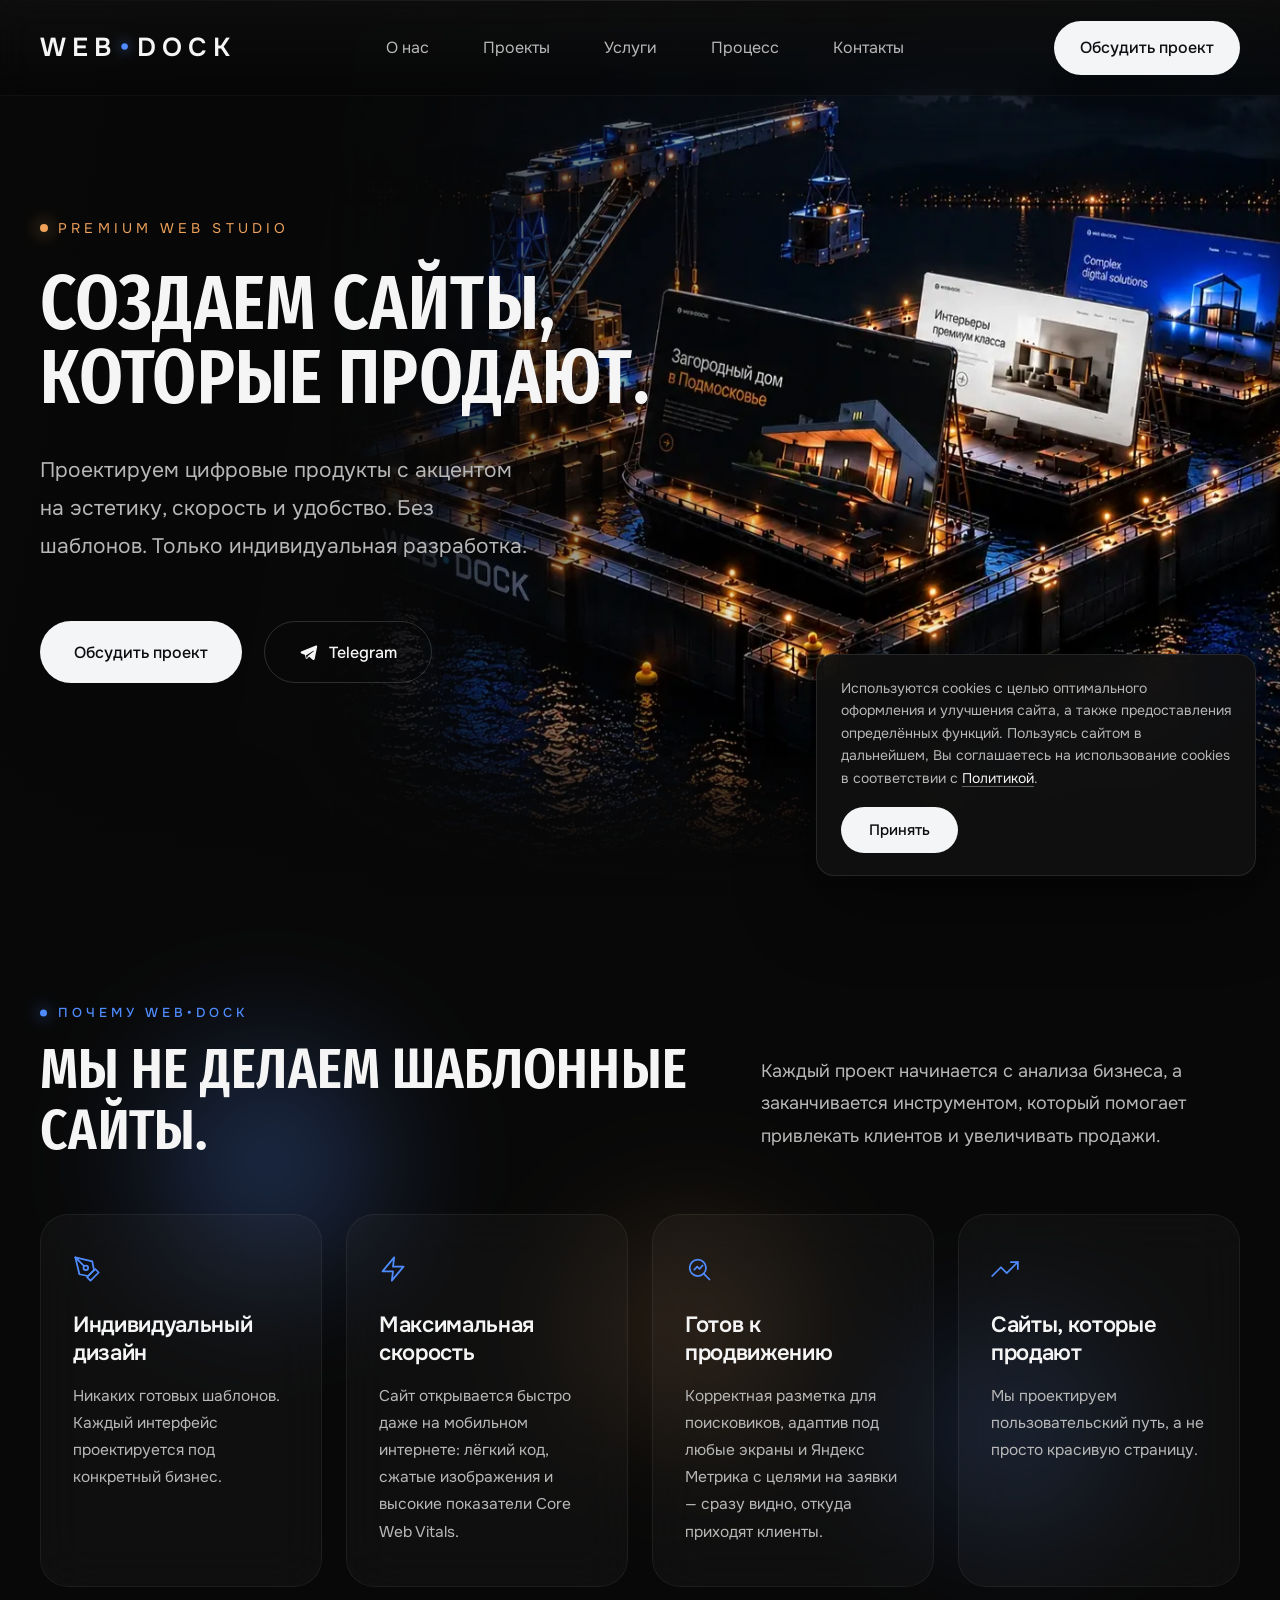
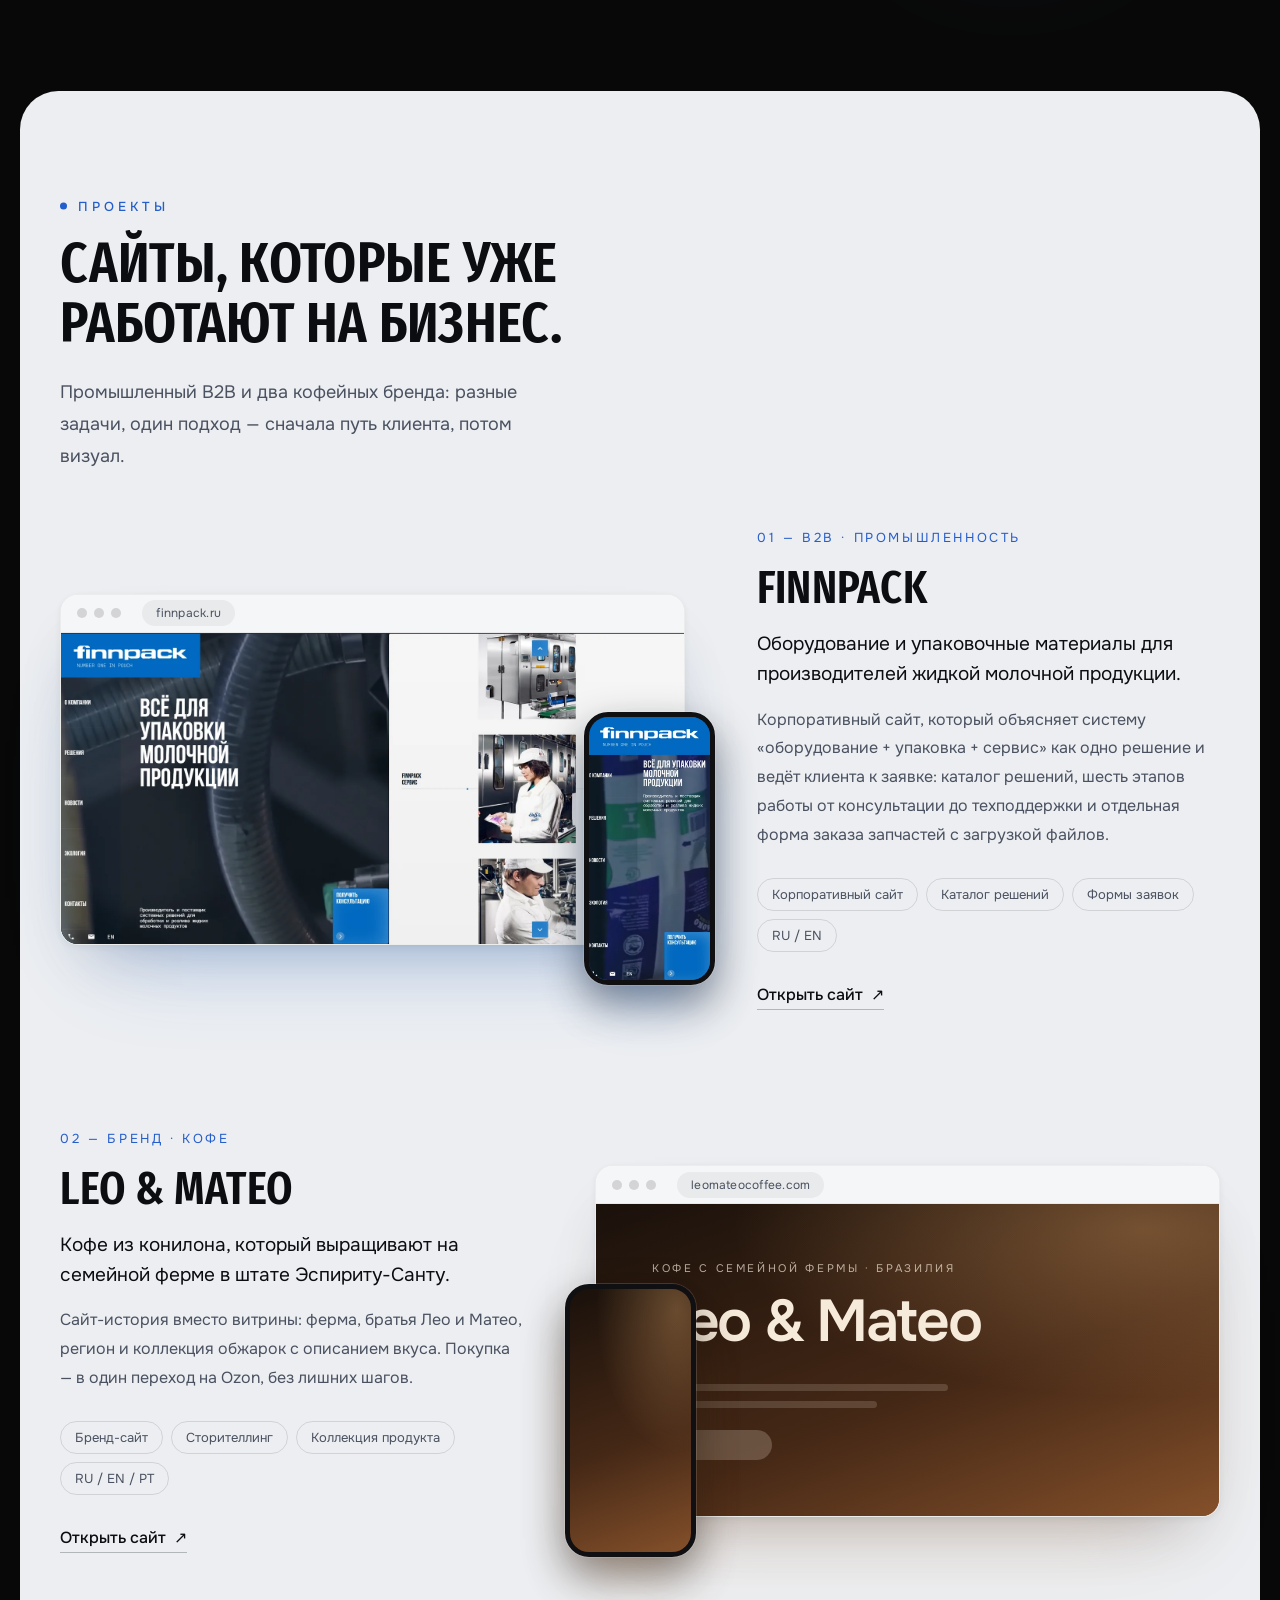
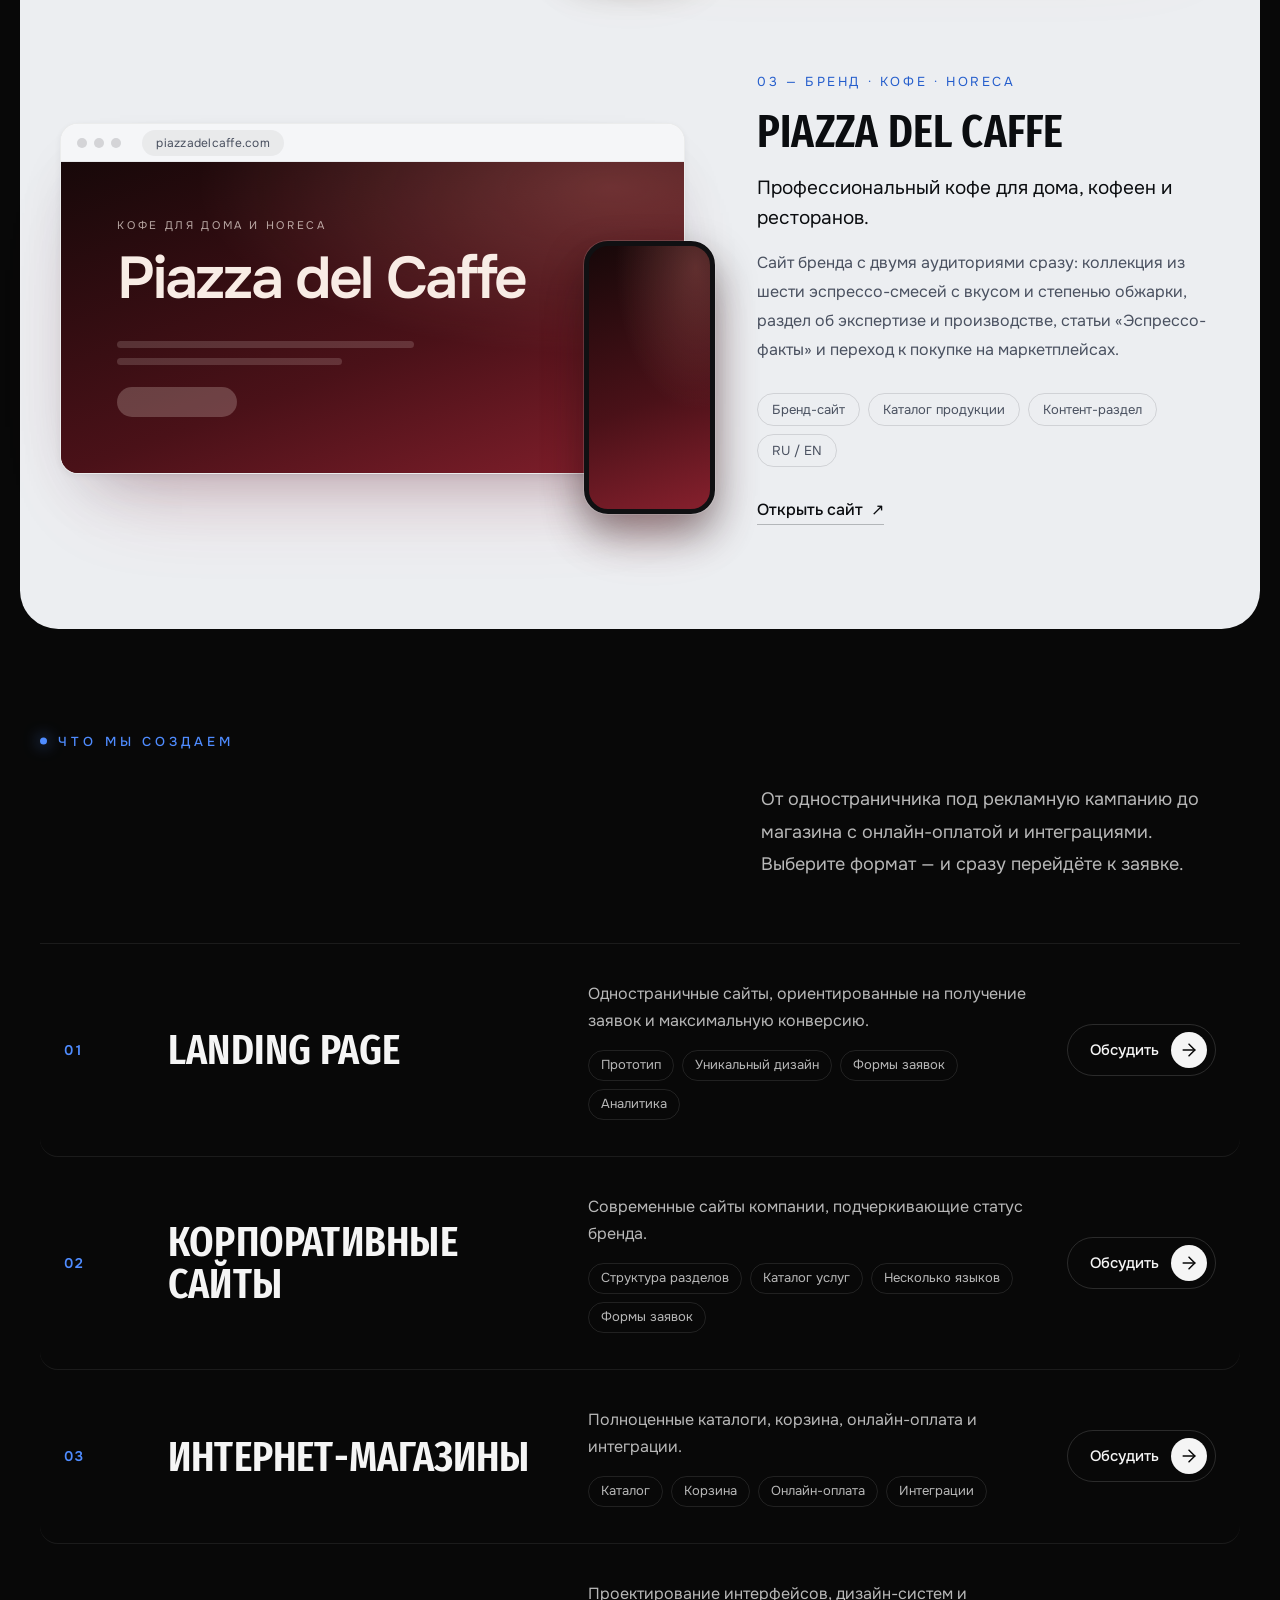
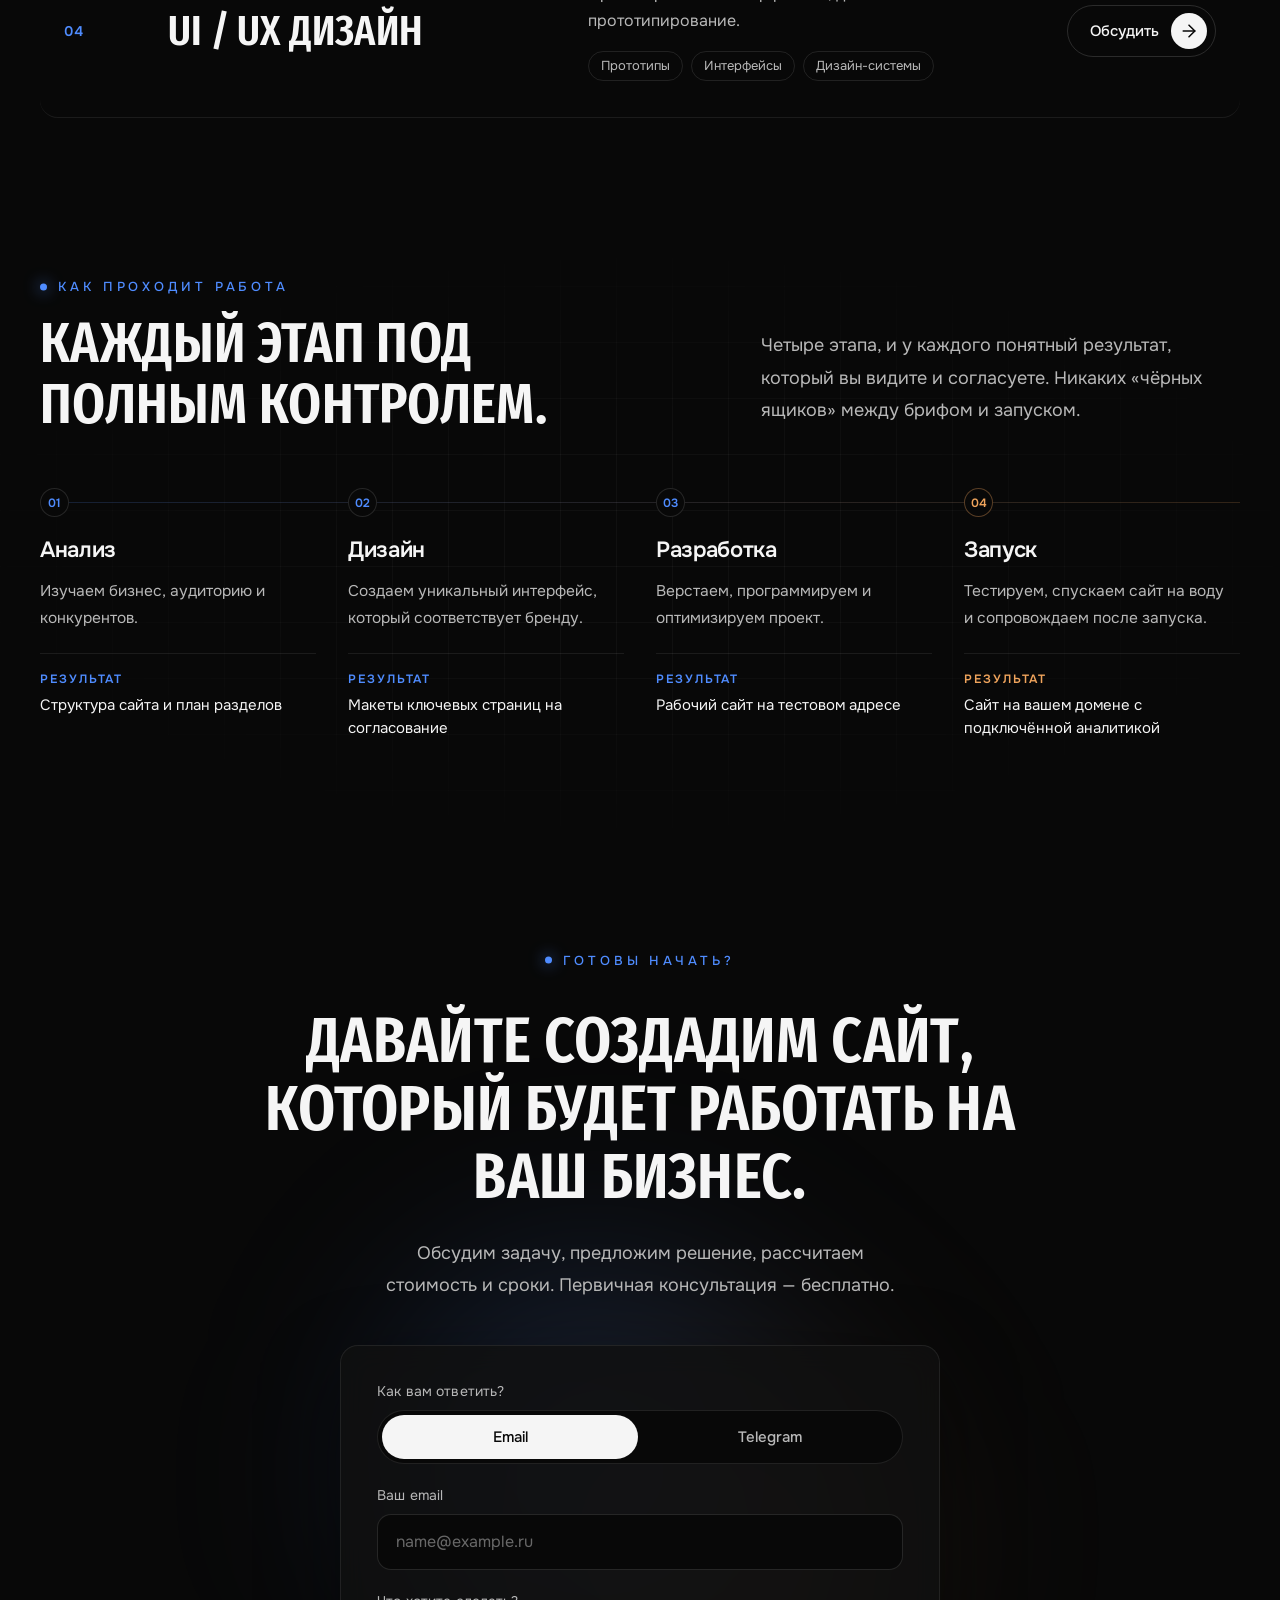
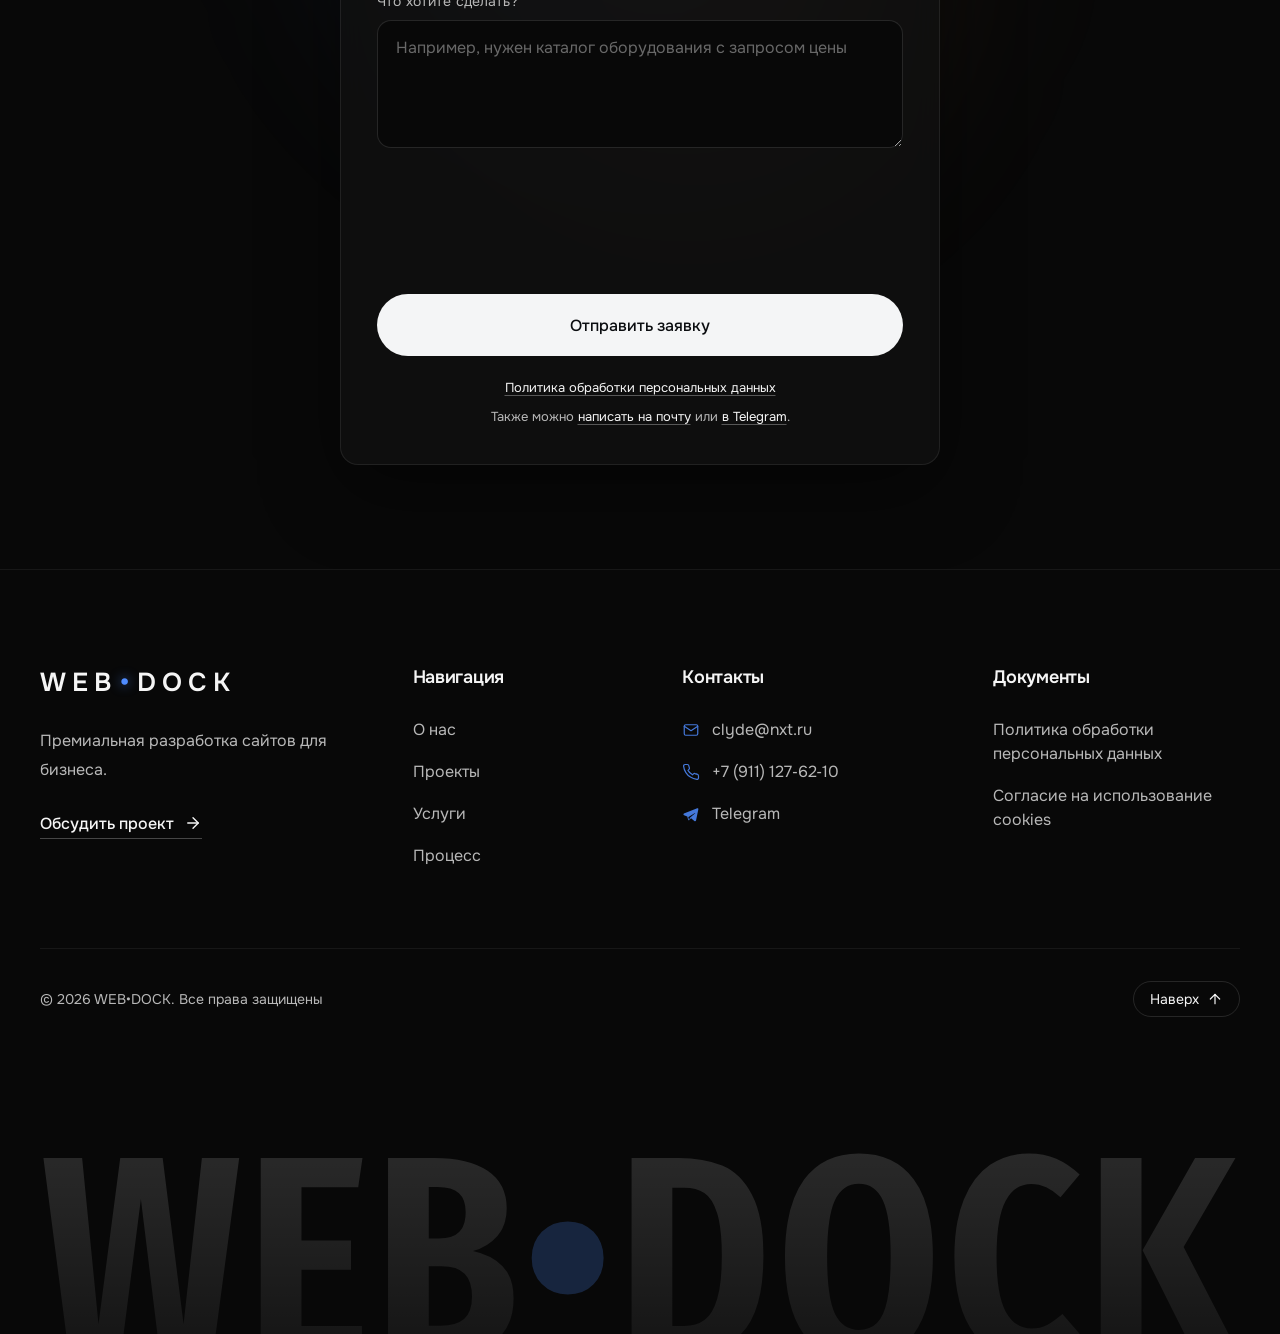
==== commit 843a3e5b: "Доступность: контраст, порядок заголовков, клавиатура Проверка axe-core (WCAG 2.1 AA) на главной, pr" ====
--- a/index.html
+++ b/index.html
@@ -138,33 +138,33 @@
     }
     </script>
 
-    <link rel="preload" href="assets/img/hero-bg.webp?v=20261127-3" as="image" type="image/webp" media="(min-width:769px)" fetchpriority="high">
-    <link rel="preload" href="assets/img/hero-bg-mobile.webp?v=20261127-3" as="image" type="image/webp" media="(max-width:768px)" fetchpriority="high">
+    <link rel="preload" href="assets/img/hero-bg.webp?v=20261127-4" as="image" type="image/webp" media="(min-width:769px)" fetchpriority="high">
+    <link rel="preload" href="assets/img/hero-bg-mobile.webp?v=20261127-4" as="image" type="image/webp" media="(max-width:768px)" fetchpriority="high">
 
     <link rel="preload" href="assets/fonts/onest-cyrillic-400-normal.woff2" as="font" type="font/woff2" crossorigin>
 
-    <link rel="stylesheet" href="assets/css/normalize.css?v=20261127-3">
-    <link rel="stylesheet" href="assets/css/fonts.css?v=20261127-3">
-    <link rel="stylesheet" href="assets/css/variables.css?v=20261127-3">
-    <link rel="stylesheet" href="assets/css/base.css?v=20261127-3">
-    <link rel="stylesheet" href="assets/css/layout.css?v=20261127-3">
-    <link rel="stylesheet" href="assets/css/buttons.css?v=20261127-3">
-    <link rel="stylesheet" href="assets/css/cards.css?v=20261127-3">
-    <link rel="stylesheet" href="assets/css/header.css?v=20261127-3">
-    <link rel="stylesheet" href="assets/css/mobile-nav.css?v=20261127-3">
-    <link rel="stylesheet" href="assets/css/hero.css?v=20261127-3">
-    <link rel="stylesheet" href="assets/css/hero-scene.css?v=20261127-3">
-    <link rel="stylesheet" href="assets/css/sections.css?v=20261127-3">
-    <link rel="stylesheet" href="assets/css/cases.css?v=20261127-3">
-    <link rel="stylesheet" href="assets/css/ambient.css?v=20261127-3">
-    <link rel="stylesheet" href="assets/css/footer.css?v=20261127-3">
-    <link rel="stylesheet" href="assets/css/cookie.css?v=20261127-3">
-    <link rel="stylesheet" href="assets/css/animations.css?v=20261127-3">
-    <link rel="stylesheet" href="assets/css/responsive.css?v=20261127-3">
-    <link rel="stylesheet" href="assets/css/typography.css?v=20261127-3">
-    <link rel="stylesheet" href="assets/css/theme.css?v=20261127-3">
-    <link rel="stylesheet" href="assets/css/details.css?v=20261127-3">
-    <link rel="stylesheet" href="assets/css/contact.css?v=20261127-3">
+    <link rel="stylesheet" href="assets/css/normalize.css?v=20261127-4">
+    <link rel="stylesheet" href="assets/css/fonts.css?v=20261127-4">
+    <link rel="stylesheet" href="assets/css/variables.css?v=20261127-4">
+    <link rel="stylesheet" href="assets/css/base.css?v=20261127-4">
+    <link rel="stylesheet" href="assets/css/layout.css?v=20261127-4">
+    <link rel="stylesheet" href="assets/css/buttons.css?v=20261127-4">
+    <link rel="stylesheet" href="assets/css/cards.css?v=20261127-4">
+    <link rel="stylesheet" href="assets/css/header.css?v=20261127-4">
+    <link rel="stylesheet" href="assets/css/mobile-nav.css?v=20261127-4">
+    <link rel="stylesheet" href="assets/css/hero.css?v=20261127-4">
+    <link rel="stylesheet" href="assets/css/hero-scene.css?v=20261127-4">
+    <link rel="stylesheet" href="assets/css/sections.css?v=20261127-4">
+    <link rel="stylesheet" href="assets/css/cases.css?v=20261127-4">
+    <link rel="stylesheet" href="assets/css/ambient.css?v=20261127-4">
+    <link rel="stylesheet" href="assets/css/footer.css?v=20261127-4">
+    <link rel="stylesheet" href="assets/css/cookie.css?v=20261127-4">
+    <link rel="stylesheet" href="assets/css/animations.css?v=20261127-4">
+    <link rel="stylesheet" href="assets/css/responsive.css?v=20261127-4">
+    <link rel="stylesheet" href="assets/css/typography.css?v=20261127-4">
+    <link rel="stylesheet" href="assets/css/theme.css?v=20261127-4">
+    <link rel="stylesheet" href="assets/css/details.css?v=20261127-4">
+    <link rel="stylesheet" href="assets/css/contact.css?v=20261127-4">
 <!-- Yandex.Metrika counter -->
 <script>
     (function(m,e,t,r,i,k,a){
@@ -1138,11 +1138,11 @@
 
             <nav class="footer__column" aria-label="Навигация в подвале">
 
-                <h4>
+                <h2 class="footer__title">
 
                     Навигация
 
-                </h4>
+                </h2>
 
                 <a href="#advantages">О нас</a>
 
@@ -1156,11 +1156,11 @@
 
             <div class="footer__column">
 
-                <h4>
+                <h2 class="footer__title">
 
                     Контакты
 
-                </h4>
+                </h2>
 
                 <a class="footer__contact" href="mailto:clyde@nxt.ru">
                     <svg width="18" height="18" viewBox="0 0 24 24" fill="none" stroke="currentColor" stroke-width="1.6" stroke-linecap="round" stroke-linejoin="round" aria-hidden="true"><rect x="3" y="5" width="18" height="14" rx="2"/><polyline points="3 7 12 13 21 7"/></svg>
@@ -1181,11 +1181,11 @@
 
             <div class="footer__column">
 
-                <h4>
+                <h2 class="footer__title">
 
                     Документы
 
-                </h4>
+                </h2>
 
                 <a href="/privacy.html" target="_blank" rel="noopener noreferrer">Политика обработки персональных данных</a>
 
@@ -1222,13 +1222,14 @@
 
     </div>
 
+    <a class="tg-float" href="https://t.me/clydespb" target="_blank" rel="noopener noreferrer" aria-label="Написать в Telegram">
+        <svg width="24" height="24" viewBox="0 0 24 24" fill="none" aria-hidden="true">
+            <path fill-rule="evenodd" clip-rule="evenodd" d="M2.5 11.3 20.3 4.3c.9-.3 1.8.5 1.5 1.5l-3 14.6c-.2 1.1-1.5 1.5-2.3.8l-4.4-3.5-2.3 2.4c-.5.5-1.4.3-1.6-.4l-1.2-4.5-4.2-1.5c-1-.4-1.1-1.9-.3-2.4Zm5.9 5.1 1 3.6.9-2.5c.1-.4.3-.7.6-.9l6.7-5.5c.3-.2 0-.7-.3-.5l-8.1 5.1c-.5.3-.7.4-.8.7Z" fill="currentColor"/>
+        </svg>
+    </a>
+
 </footer>
 
-<a class="tg-float" href="https://t.me/clydespb" target="_blank" rel="noopener noreferrer" aria-label="Написать в Telegram">
-    <svg width="24" height="24" viewBox="0 0 24 24" fill="none" aria-hidden="true">
-        <path fill-rule="evenodd" clip-rule="evenodd" d="M2.5 11.3 20.3 4.3c.9-.3 1.8.5 1.5 1.5l-3 14.6c-.2 1.1-1.5 1.5-2.3.8l-4.4-3.5-2.3 2.4c-.5.5-1.4.3-1.6-.4l-1.2-4.5-4.2-1.5c-1-.4-1.1-1.9-.3-2.4Zm5.9 5.1 1 3.6.9-2.5c.1-.4.3-.7.6-.9l6.7-5.5c.3-.2 0-.7-.3-.5l-8.1 5.1c-.5.3-.7.4-.8.7Z" fill="currentColor"/>
-    </svg>
-</a>
 
 <aside class="cookie" aria-label="Уведомление об использовании cookies" hidden>
 
@@ -1249,23 +1250,23 @@
 
 </aside>
 
-<script src="assets/js/header.js?v=20261127-3"></script>
-<script src="assets/js/nav.js?v=20261127-3"></script>
-<script src="assets/js/hero.js?v=20261127-3"></script>
-<script src="assets/js/hero-views.js?v=20261127-3"></script>
-<script src="assets/js/animations.js?v=20261127-3"></script>
-<script src="assets/js/spotlight.js?v=20261127-3"></script>
-<script src="assets/js/lines.js?v=20261127-3"></script>
-<script src="assets/js/floating.js?v=20261127-3"></script>
-<script src="assets/js/magnetic.js?v=20261127-3"></script>
-<script src="assets/js/cases.js?v=20261127-3"></script>
-<script src="assets/js/cookie.js?v=20261127-3"></script>
-<script src="assets/js/contact.js?v=20261127-3"></script>
-<script src="assets/js/services.js?v=20261127-3"></script>
-<script src="assets/js/process.js?v=20261127-3"></script>
-<script src="assets/js/nav-spy.js?v=20261127-3"></script>
-<script src="assets/js/card-glow.js?v=20261127-3"></script>
-<script src="assets/js/app.js?v=20261127-3"></script>
+<script src="assets/js/header.js?v=20261127-4"></script>
+<script src="assets/js/nav.js?v=20261127-4"></script>
+<script src="assets/js/hero.js?v=20261127-4"></script>
+<script src="assets/js/hero-views.js?v=20261127-4"></script>
+<script src="assets/js/animations.js?v=20261127-4"></script>
+<script src="assets/js/spotlight.js?v=20261127-4"></script>
+<script src="assets/js/lines.js?v=20261127-4"></script>
+<script src="assets/js/floating.js?v=20261127-4"></script>
+<script src="assets/js/magnetic.js?v=20261127-4"></script>
+<script src="assets/js/cases.js?v=20261127-4"></script>
+<script src="assets/js/cookie.js?v=20261127-4"></script>
+<script src="assets/js/contact.js?v=20261127-4"></script>
+<script src="assets/js/services.js?v=20261127-4"></script>
+<script src="assets/js/process.js?v=20261127-4"></script>
+<script src="assets/js/nav-spy.js?v=20261127-4"></script>
+<script src="assets/js/card-glow.js?v=20261127-4"></script>
+<script src="assets/js/app.js?v=20261127-4"></script>
 
 </body>
 </html>
--- a/assets/css/hero-scene.css
+++ b/assets/css/hero-scene.css
@@ -21,7 +21,7 @@
     width:80%;
     aspect-ratio:1691/930;
     margin:auto 0;
-    background:url("../img/hero-bg.webp?v=20261127-3") center/cover no-repeat;
+    background:url("../img/hero-bg.webp?v=20261127-4") center/cover no-repeat;
 
     -webkit-mask-image:
         linear-gradient(90deg, transparent 0%, #000 16%, #000 90%, transparent 100%),
@@ -86,7 +86,7 @@
         width:min(112vw,640px);
         margin-left:calc(min(112vw,640px) / -2);
         aspect-ratio:1128/1394;
-        background-image:url("../img/hero-bg-mobile.webp?v=20261127-3");
+        background-image:url("../img/hero-bg-mobile.webp?v=20261127-4");
 
         -webkit-mask-image:
             linear-gradient(90deg, transparent 0%, #000 10%, #000 90%, transparent 100%),
--- a/assets/css/footer.css
+++ b/assets/css/footer.css
@@ -44,7 +44,7 @@
     gap:18px;
 }
 
-.footer__column h4{
+.footer__title{
     margin-bottom:12px;
     font-size:18px;
     font-weight:600;
--- a/assets/css/typography.css
+++ b/assets/css/typography.css
@@ -69,7 +69,7 @@
 
 .advantage-card h3,
 .timeline__item h3,
-.footer__column h4{
+.footer__title{
     font-family:var(--font-body);
     letter-spacing:-.015em;
 }
--- a/assets/css/theme.css
+++ b/assets/css/theme.css
@@ -4,7 +4,7 @@
     --sheet-ink:#0B0D10;
     --sheet-muted:#4A5160;
     --sheet-line:rgba(11,13,16,.12);
-    --accent-on-light:#2F6FEA;
+    --accent-on-light:#245DCC;
 }
 
 ::selection{
@@ -172,7 +172,7 @@
 
 .cases .case__bar em{
     background:rgba(11,13,16,.05);
-    color:rgba(11,13,16,.5);
+    color:var(--sheet-muted);
 }
 
 @media (hover:hover){
--- a/assets/css/details.css
+++ b/assets/css/details.css
@@ -97,7 +97,8 @@
     opacity:0;
     transform:translateY(14px) scale(.9);
     pointer-events:none;
-    transition:opacity .35s ease, transform .35s cubic-bezier(.22,1,.36,1);
+    visibility:hidden;
+    transition:opacity .35s ease, transform .35s cubic-bezier(.22,1,.36,1), visibility 0s linear .35s;
 }
 
 .tg-float svg{
@@ -112,11 +113,14 @@
     opacity:1;
     transform:none;
     pointer-events:auto;
+    visibility:visible;
+    transition:opacity .35s ease, transform .35s cubic-bezier(.22,1,.36,1), visibility 0s linear;
 }
 
 body.nav-open .tg-float{
     opacity:0;
     pointer-events:none;
+    visibility:hidden;
 }
 
 @media (max-width:768px){
